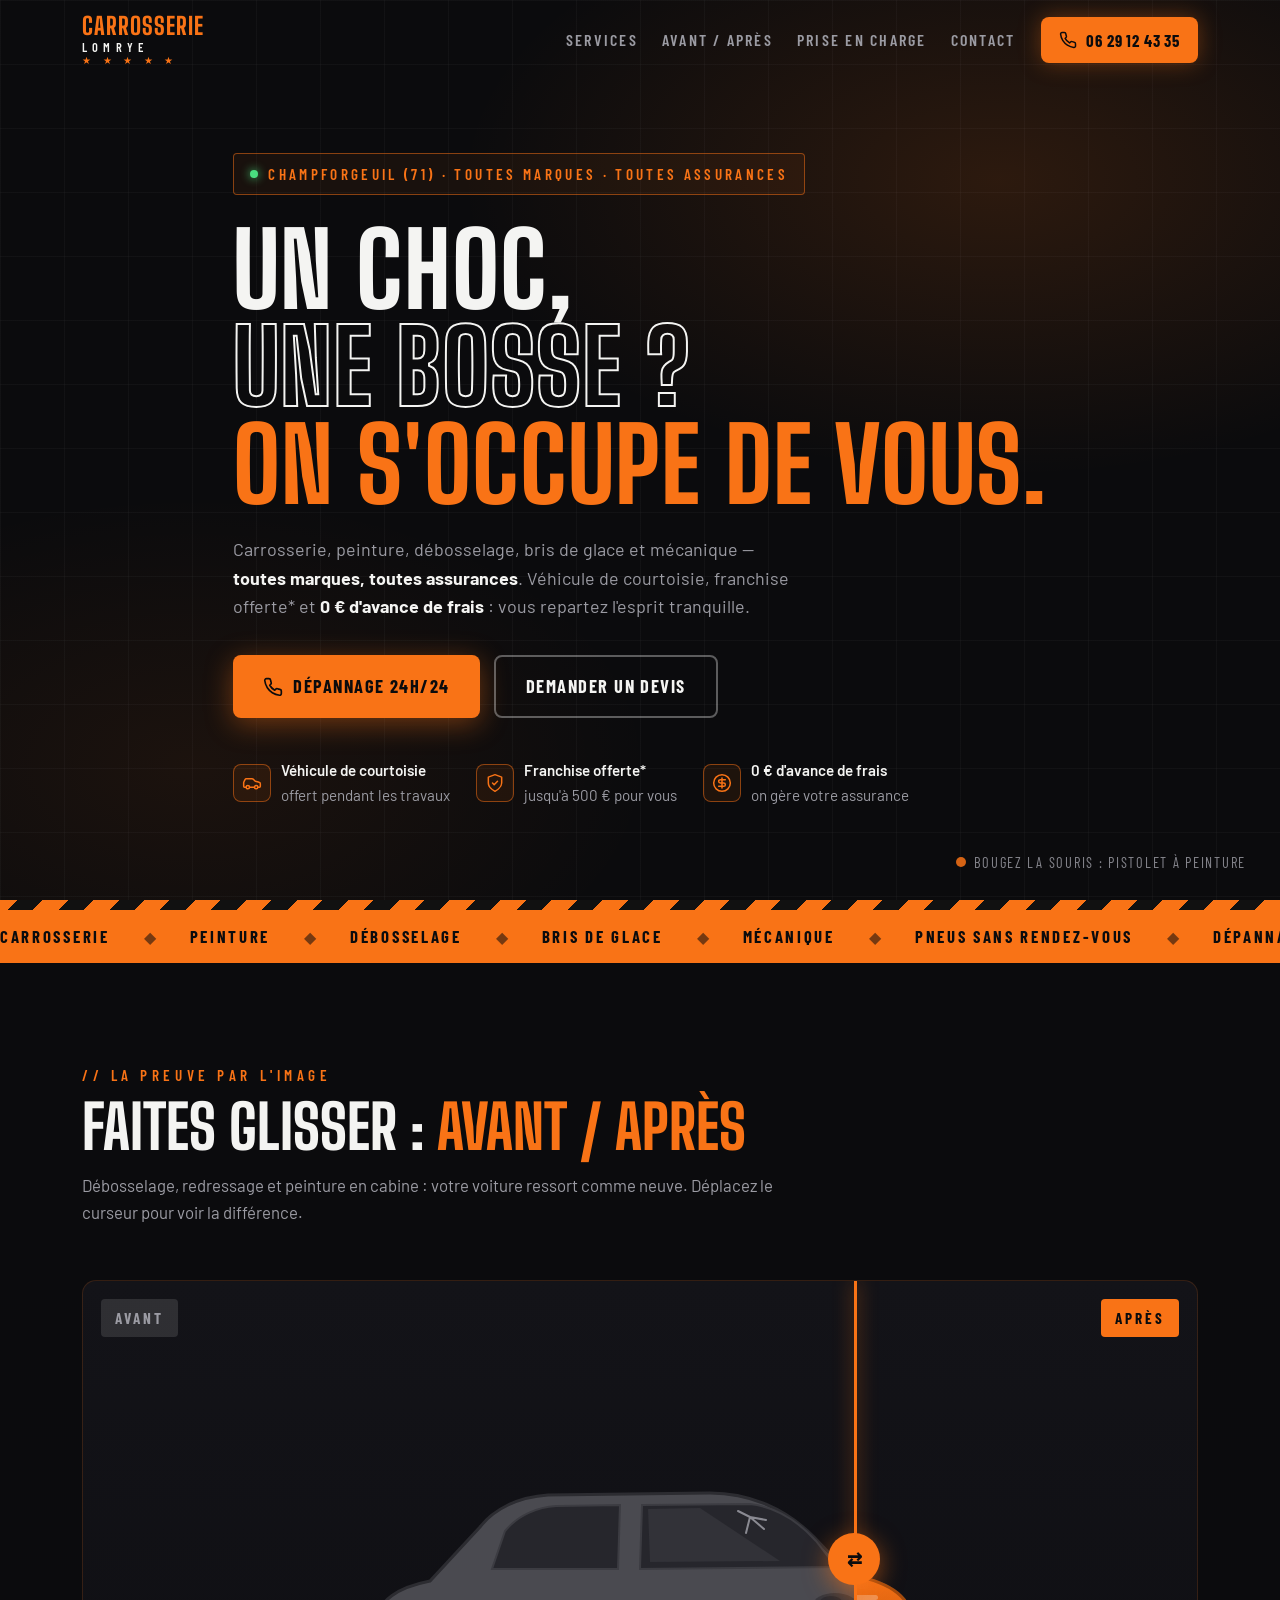
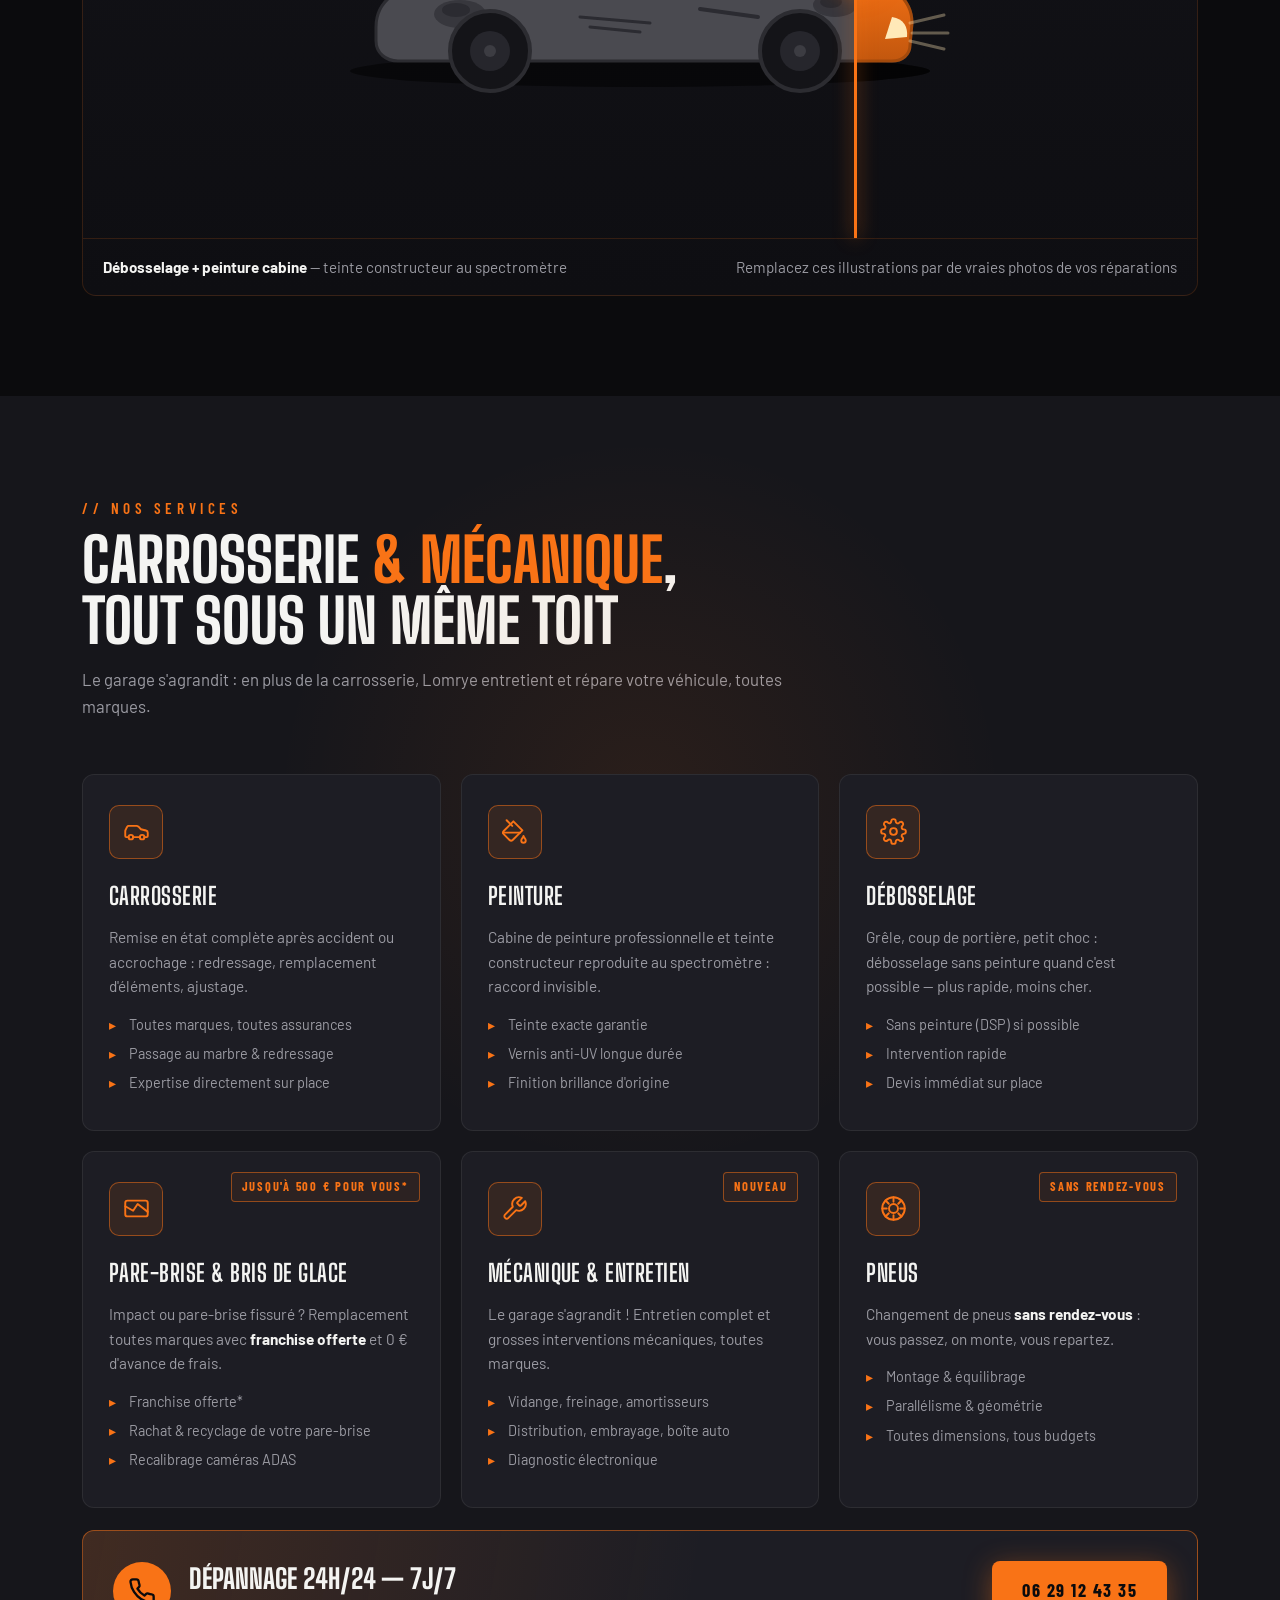
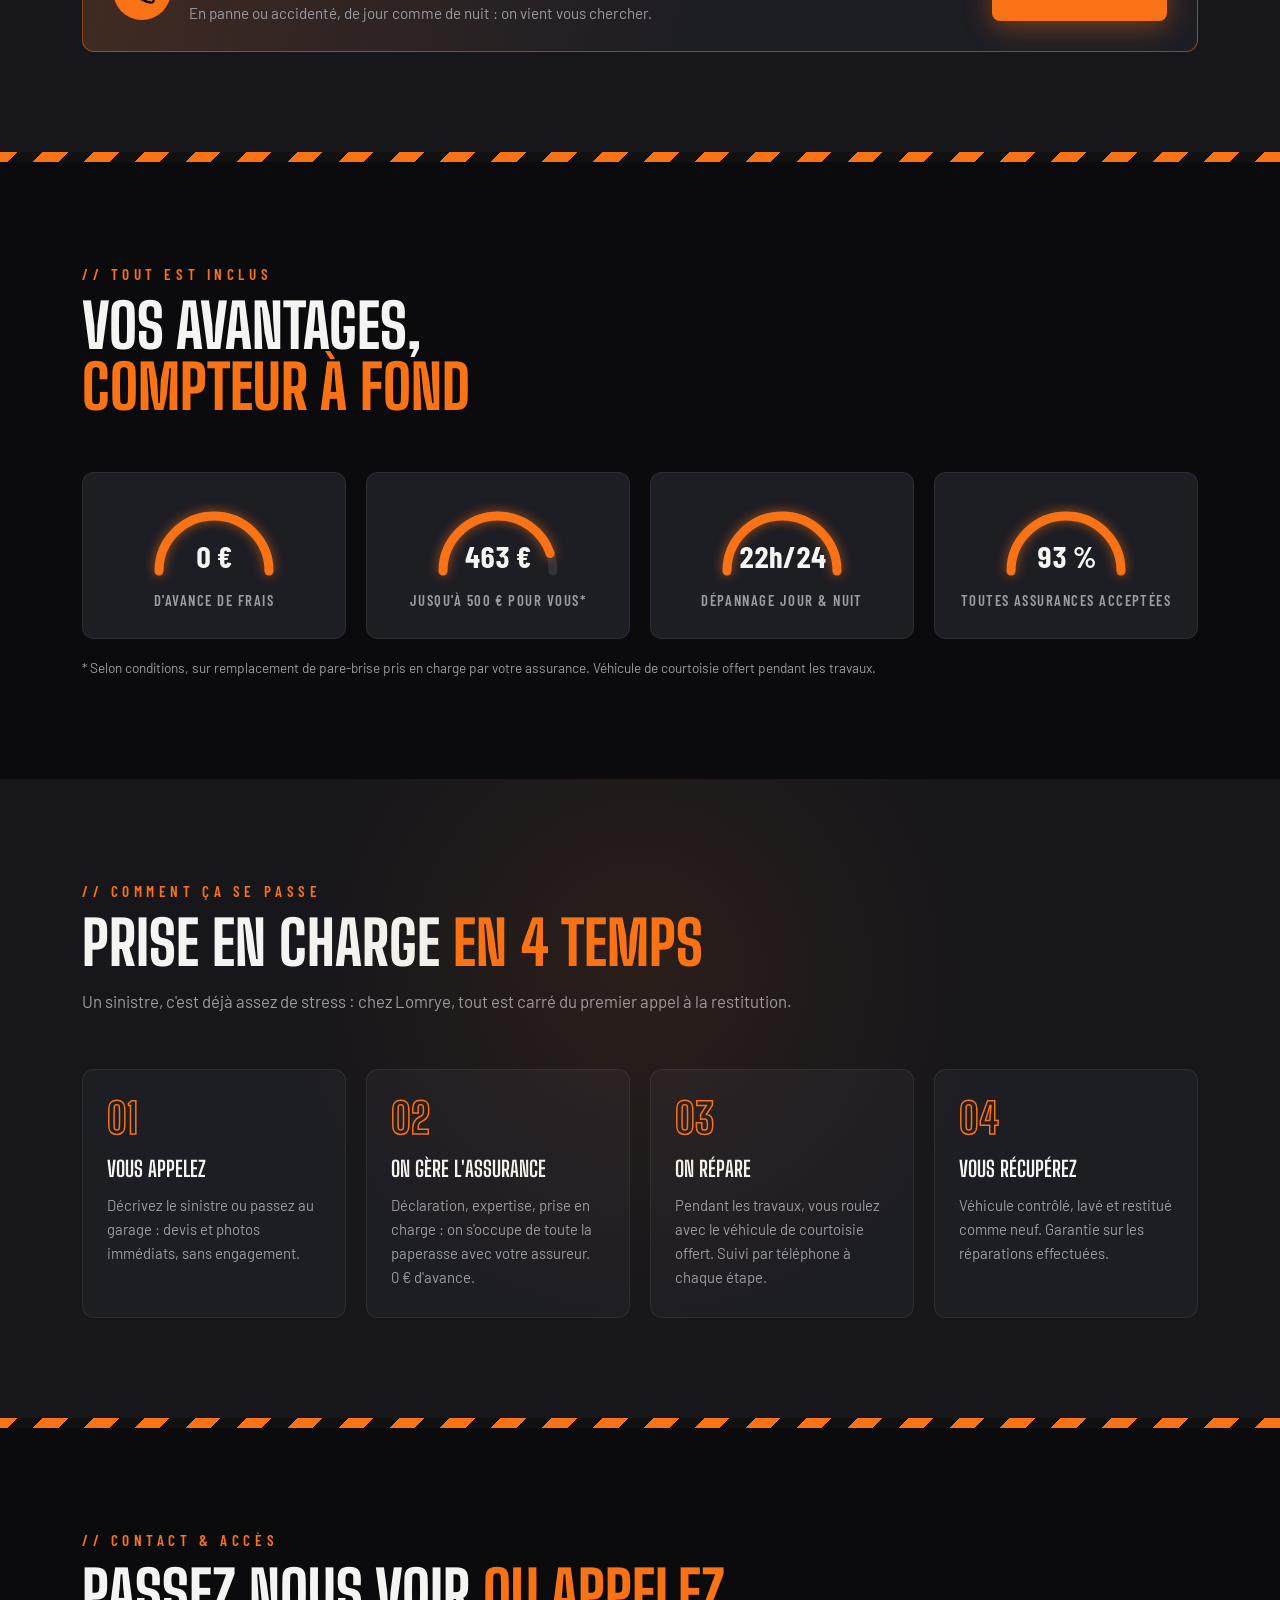
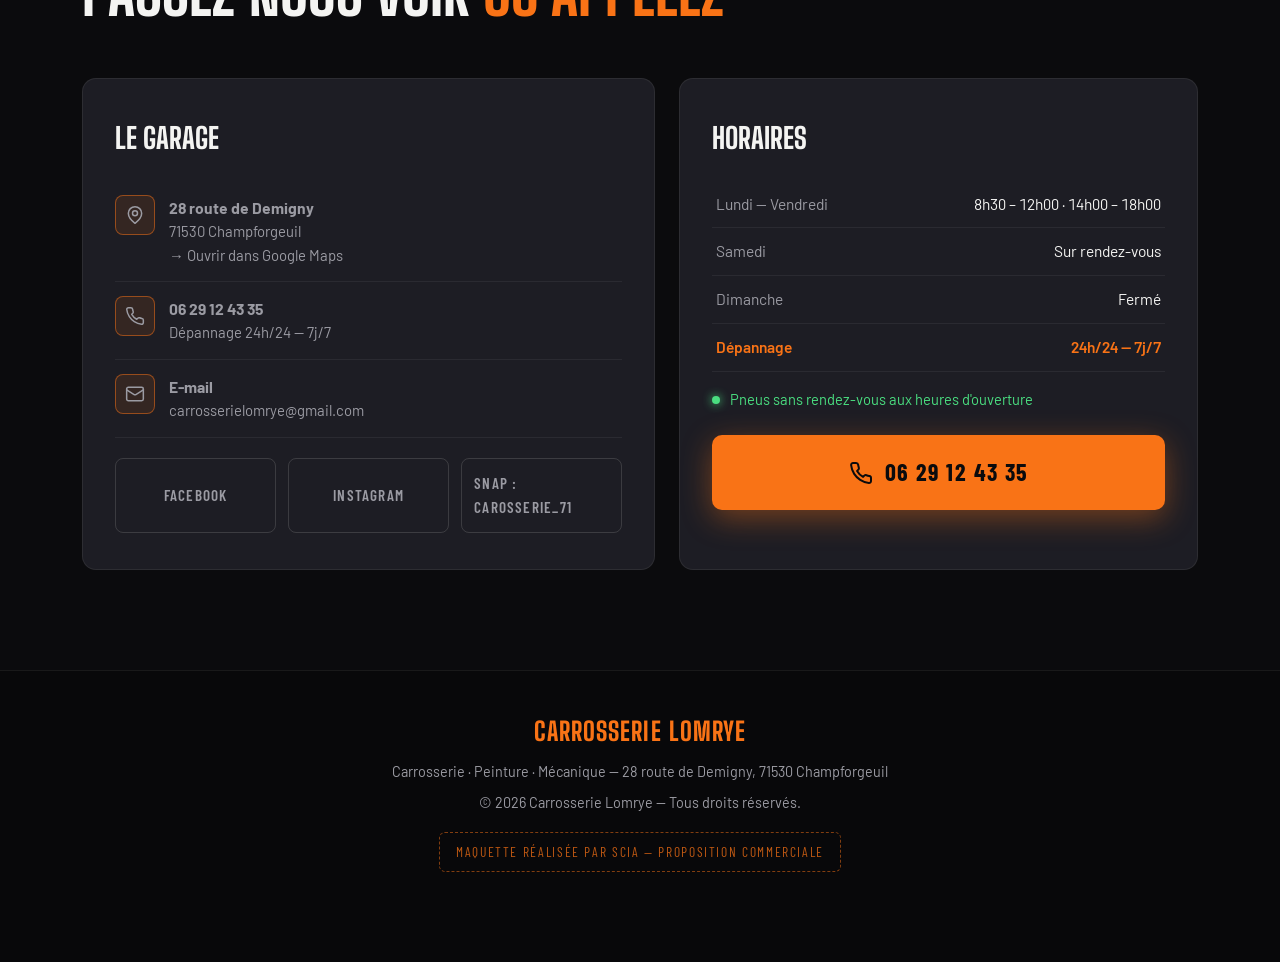
==== demos/carrosserie-lomrye/index.html @ 58948415 "Démo commerciale : site Carrosserie Lomrye (Champforgeuil) Maquette one-page aux couleurs de l'ensei" ====
<!DOCTYPE html>
<html lang="fr">
<head>
  <meta charset="UTF-8">
  <meta name="viewport" content="width=device-width, initial-scale=1.0">
  <title>Carrosserie Lomrye — Carrosserie, Peinture & Mécanique à Champforgeuil (71)</title>
  <meta name="description" content="Carrosserie Lomrye à Champforgeuil : carrosserie, peinture, débosselage, bris de glace, mécanique et pneus sans rendez-vous. Toutes marques, toutes assurances. Dépannage 24h/24 : 06 29 12 43 35.">
  <link rel="icon" href="data:image/svg+xml,<svg xmlns='http://www.w3.org/2000/svg' viewBox='0 0 100 100'><text y='.9em' font-size='90'>🚗</text></svg>">
  <link rel="preconnect" href="https://fonts.googleapis.com">
  <link rel="preconnect" href="https://fonts.gstatic.com" crossorigin>
  <link href="https://fonts.googleapis.com/css2?family=Big+Shoulders+Display:wght@600;700;800&family=Barlow:wght@400;500;600;700&family=Barlow+Condensed:wght@500;600;700&display=swap" rel="stylesheet">
  <style>
    :root {
      --bg: #0b0b0d;
      --surface: #16161b;
      --surface-2: #1d1d24;
      --line: rgba(249, 115, 22, 0.16);
      --line-strong: rgba(249, 115, 22, 0.5);
      --orange: #f97316;
      --orange-hot: #fb923c;
      --text: #f4f4f2;
      --dim: #9b9ba3;
      --ok: #4ade80;
      --display: "Big Shoulders Display", "Arial Narrow", sans-serif;
      --body: "Barlow", "Segoe UI", sans-serif;
      --cond: "Barlow Condensed", "Arial Narrow", sans-serif;
    }
    * { margin: 0; padding: 0; box-sizing: border-box; }
    html { scroll-behavior: smooth; }
    body {
      font-family: var(--body);
      background: var(--bg);
      color: var(--text);
      line-height: 1.6;
      overflow-x: hidden;
    }
    .container { max-width: 1160px; margin: 0 auto; padding: 0 22px; }
    section { position: relative; }

    /* ===== Bandes diagonales signalisation ===== */
    .hazard {
      height: 10px;
      background: repeating-linear-gradient(-45deg, var(--orange) 0 18px, #111 18px 36px);
    }

    /* ===== Navigation ===== */
    .nav {
      position: fixed;
      top: 0; left: 0; right: 0;
      z-index: 100;
      border-bottom: 1px solid transparent;
      transition: background 0.3s, border-color 0.3s;
    }
    .nav.scrolled {
      background: rgba(11, 11, 13, 0.9);
      backdrop-filter: blur(12px);
      -webkit-backdrop-filter: blur(12px);
      border-bottom-color: var(--line);
    }
    .nav-inner {
      max-width: 1160px;
      margin: 0 auto;
      padding: 14px 22px;
      display: flex;
      align-items: center;
      gap: 26px;
    }
    .brand { display: flex; flex-direction: column; text-decoration: none; line-height: 1; }
    .brand-top {
      font-family: var(--display);
      font-weight: 800;
      font-size: 1.5rem;
      letter-spacing: 0.04em;
      color: var(--orange);
      text-transform: uppercase;
    }
    .brand-bottom {
      font-family: var(--cond);
      font-weight: 600;
      font-size: 0.78rem;
      letter-spacing: 0.42em;
      color: var(--text);
      text-transform: uppercase;
      margin-top: 3px;
    }
    .brand-stars { color: var(--orange); font-size: 0.6rem; letter-spacing: 0.5em; margin-top: 3px; }
    .nav-links { display: flex; gap: 24px; margin-left: auto; }
    .nav-links a {
      position: relative;
      color: var(--dim);
      text-decoration: none;
      font-family: var(--cond);
      font-weight: 600;
      font-size: 1rem;
      letter-spacing: 0.14em;
      text-transform: uppercase;
      transition: color 0.2s;
    }
    .nav-links a::after {
      content: "";
      position: absolute;
      left: 0; bottom: -6px;
      width: 100%; height: 2px;
      background: var(--orange);
      transform: scaleX(0);
      transform-origin: left;
      transition: transform 0.25s ease;
    }
    .nav-links a:hover { color: var(--text); }
    .nav-links a:hover::after { transform: scaleX(1); }
    .nav-phone {
      display: inline-flex;
      align-items: center;
      gap: 9px;
      background: var(--orange);
      color: #0b0b0d;
      text-decoration: none;
      font-family: var(--cond);
      font-weight: 700;
      font-size: 1.05rem;
      letter-spacing: 0.05em;
      padding: 10px 18px;
      border-radius: 8px;
      box-shadow: 0 0 22px rgba(249, 115, 22, 0.35);
      transition: transform 0.2s, box-shadow 0.2s;
      white-space: nowrap;
    }
    .nav-phone:hover { transform: translateY(-2px); box-shadow: 0 0 34px rgba(249, 115, 22, 0.55); }
    .burger { display: none; }

    /* ===== Hero ===== */
    .hero {
      min-height: 100vh;
      display: flex;
      align-items: center;
      padding: 130px 0 70px;
      background:
        radial-gradient(ellipse 70% 55% at 78% 20%, rgba(249, 115, 22, 0.14), transparent 60%),
        radial-gradient(ellipse 60% 50% at 15% 85%, rgba(249, 115, 22, 0.07), transparent 60%),
        var(--bg);
      overflow: hidden;
    }
    .hero::before {
      content: "";
      position: absolute;
      inset: 0;
      background-image:
        linear-gradient(rgba(244, 244, 242, 0.03) 1px, transparent 1px),
        linear-gradient(90deg, rgba(244, 244, 242, 0.03) 1px, transparent 1px);
      background-size: 64px 64px;
      pointer-events: none;
    }
    #sprayCanvas {
      position: absolute;
      inset: 0;
      width: 100%;
      height: 100%;
      pointer-events: none;
      z-index: 1;
    }
    .hero .container { position: relative; z-index: 2; }
    .hero-eyebrow {
      display: inline-flex;
      align-items: center;
      gap: 10px;
      font-family: var(--cond);
      font-weight: 600;
      font-size: 0.95rem;
      letter-spacing: 0.22em;
      text-transform: uppercase;
      color: var(--orange);
      border: 1px solid var(--line-strong);
      padding: 8px 16px;
      border-radius: 4px;
      background: rgba(249, 115, 22, 0.06);
      margin-bottom: 26px;
    }
    .open-dot { width: 8px; height: 8px; border-radius: 50%; background: var(--ok); box-shadow: 0 0 10px var(--ok); }
    .hero h1 {
      font-family: var(--display);
      font-weight: 800;
      font-size: clamp(3rem, 9vw, 6.4rem);
      line-height: 0.95;
      text-transform: uppercase;
      letter-spacing: 0.01em;
      margin-bottom: 22px;
      text-wrap: balance;
    }
    .hero h1 .stroke {
      color: transparent;
      -webkit-text-stroke: 2px var(--text);
    }
    .hero h1 .orange { color: var(--orange); }
    .hero-sub {
      max-width: 560px;
      color: var(--dim);
      font-size: 1.12rem;
      margin-bottom: 34px;
    }
    .hero-sub strong { color: var(--text); }
    .hero-ctas { display: flex; gap: 14px; flex-wrap: wrap; margin-bottom: 40px; }
    .btn {
      display: inline-flex;
      align-items: center;
      gap: 10px;
      font-family: var(--cond);
      font-weight: 700;
      font-size: 1.15rem;
      letter-spacing: 0.08em;
      text-transform: uppercase;
      text-decoration: none;
      padding: 15px 30px;
      border-radius: 8px;
      transition: transform 0.2s, box-shadow 0.2s, background 0.2s;
    }
    .btn-orange {
      background: var(--orange);
      color: #0b0b0d;
      box-shadow: 0 6px 28px rgba(249, 115, 22, 0.4);
    }
    .btn-orange:hover { transform: translateY(-3px); box-shadow: 0 10px 40px rgba(249, 115, 22, 0.6); }
    .btn-line {
      border: 2px solid rgba(244, 244, 242, 0.35);
      color: var(--text);
    }
    .btn-line:hover { border-color: var(--orange); color: var(--orange); transform: translateY(-3px); }
    .hero-badges { display: flex; gap: 26px; flex-wrap: wrap; }
    .hero-badge { display: flex; align-items: center; gap: 10px; color: var(--dim); font-size: 0.95rem; }
    .hero-badge b { color: var(--text); font-weight: 600; }
    .badge-ico {
      width: 38px; height: 38px;
      flex-shrink: 0;
      display: grid;
      place-items: center;
      border: 1px solid var(--line-strong);
      border-radius: 8px;
      background: rgba(249, 115, 22, 0.08);
      color: var(--orange);
    }
    .badge-ico svg { width: 20px; height: 20px; }
    .spray-hint {
      position: absolute;
      right: 34px; bottom: 26px;
      z-index: 2;
      font-family: var(--cond);
      font-size: 0.9rem;
      letter-spacing: 0.12em;
      text-transform: uppercase;
      color: var(--dim);
      display: flex;
      align-items: center;
      gap: 8px;
      opacity: 0.85;
    }
    .spray-hint .dot { width: 10px; height: 10px; border-radius: 50%; background: var(--orange); animation: sprayPulse 1.6s infinite; }
    @keyframes sprayPulse {
      0%, 100% { box-shadow: 0 0 0 0 rgba(249, 115, 22, 0.7); }
      55% { box-shadow: 0 0 0 10px rgba(249, 115, 22, 0); }
    }

    /* ===== Marquee ===== */
    .marquee {
      overflow: hidden;
      background: var(--orange);
      padding: 13px 0;
    }
    .marquee-track {
      display: flex;
      align-items: center;
      gap: 34px;
      width: max-content;
      animation: marquee 24s linear infinite;
    }
    .marquee:hover .marquee-track { animation-play-state: paused; }
    .marquee-track span {
      font-family: var(--cond);
      font-weight: 700;
      font-size: 1.05rem;
      letter-spacing: 0.16em;
      text-transform: uppercase;
      color: #0b0b0d;
      white-space: nowrap;
    }
    .marquee-track i { font-style: normal; color: #0b0b0d; opacity: 0.55; }
    @keyframes marquee { to { transform: translateX(-50%); } }

    /* ===== Sections communes ===== */
    .section { padding: 100px 0; }
    .sec-head { max-width: 720px; margin-bottom: 54px; }
    .sec-eyebrow {
      font-family: var(--cond);
      font-weight: 600;
      font-size: 0.95rem;
      letter-spacing: 0.3em;
      text-transform: uppercase;
      color: var(--orange);
      display: block;
      margin-bottom: 10px;
    }
    .sec-head h2 {
      font-family: var(--display);
      font-weight: 800;
      font-size: clamp(2.2rem, 5.5vw, 3.8rem);
      line-height: 1;
      text-transform: uppercase;
      text-wrap: balance;
    }
    .sec-head p { color: var(--dim); margin-top: 14px; font-size: 1.05rem; }

    /* ===== Avant / Après ===== */
    .ba-wrap {
      position: relative;
      border: 1px solid var(--line);
      border-radius: 14px;
      background: linear-gradient(180deg, #131318, #0e0e12);
      overflow: hidden;
      user-select: none;
      -webkit-user-select: none;
      touch-action: none;
      cursor: ew-resize;
    }
    .ba-stage { position: relative; aspect-ratio: 16 / 8; }
    .ba-layer { position: absolute; inset: 0; display: grid; place-items: center; }
    .ba-layer svg { width: min(78%, 720px); height: auto; }
    .ba-after { clip-path: inset(0 0 0 var(--cut, 50%)); }
    .ba-divider {
      position: absolute;
      top: 0; bottom: 0;
      left: var(--cut, 50%);
      width: 3px;
      background: var(--orange);
      box-shadow: 0 0 18px rgba(249, 115, 22, 0.8);
      z-index: 3;
    }
    .ba-handle {
      position: absolute;
      top: 50%; left: var(--cut, 50%);
      transform: translate(-50%, -50%);
      width: 52px; height: 52px;
      border-radius: 50%;
      background: var(--orange);
      display: grid;
      place-items: center;
      color: #0b0b0d;
      font-weight: 800;
      font-size: 1.15rem;
      letter-spacing: -0.05em;
      box-shadow: 0 6px 24px rgba(249, 115, 22, 0.55);
      z-index: 4;
      pointer-events: none;
    }
    .ba-tag {
      position: absolute;
      top: 18px;
      z-index: 2;
      font-family: var(--cond);
      font-weight: 700;
      font-size: 0.95rem;
      letter-spacing: 0.2em;
      text-transform: uppercase;
      padding: 7px 14px;
      border-radius: 4px;
    }
    .ba-tag-avant { left: 18px; background: rgba(244, 244, 242, 0.12); color: var(--dim); }
    .ba-tag-apres { right: 18px; background: var(--orange); color: #0b0b0d; }
    .ba-caption {
      display: flex;
      justify-content: space-between;
      gap: 12px;
      flex-wrap: wrap;
      padding: 16px 20px;
      border-top: 1px solid var(--line);
      color: var(--dim);
      font-size: 0.95rem;
    }
    .ba-caption b { color: var(--text); }

    /* ===== Services ===== */
    .section-dark {
      background: var(--surface);
    }
    .spotlight::after {
      content: "";
      position: absolute;
      inset: 0;
      background: radial-gradient(560px circle at var(--sx, 50%) var(--sy, 30%), rgba(249, 115, 22, 0.09), transparent 65%);
      pointer-events: none;
    }
    .services-grid {
      display: grid;
      grid-template-columns: repeat(auto-fit, minmax(310px, 1fr));
      gap: 20px;
    }
    .svc {
      position: relative;
      background: var(--surface-2);
      border: 1px solid rgba(244, 244, 242, 0.07);
      border-radius: 12px;
      padding: 30px 26px;
      overflow: hidden;
      transition: transform 0.3s, border-color 0.3s, box-shadow 0.3s;
      z-index: 1;
    }
    .svc::before {
      content: "";
      position: absolute;
      top: 0; left: 0;
      width: 100%; height: 3px;
      background: var(--orange);
      transform: scaleX(0);
      transform-origin: left;
      transition: transform 0.4s ease;
    }
    .svc:hover { transform: translateY(-6px); border-color: var(--line-strong); box-shadow: 0 18px 44px rgba(0, 0, 0, 0.5); }
    .svc:hover::before { transform: scaleX(1); }
    .svc-ico {
      width: 54px; height: 54px;
      display: grid;
      place-items: center;
      border-radius: 10px;
      background: rgba(249, 115, 22, 0.1);
      border: 1px solid var(--line-strong);
      color: var(--orange);
      margin-bottom: 18px;
      transition: transform 0.3s;
    }
    .svc:hover .svc-ico { transform: rotate(-6deg) scale(1.08); }
    .svc-ico svg { width: 27px; height: 27px; }
    .svc h3 {
      font-family: var(--display);
      font-weight: 700;
      font-size: 1.5rem;
      text-transform: uppercase;
      letter-spacing: 0.02em;
      margin-bottom: 10px;
    }
    .svc p { color: var(--dim); font-size: 0.96rem; margin-bottom: 14px; }
    .svc ul { list-style: none; }
    .svc li {
      position: relative;
      padding-left: 20px;
      color: var(--dim);
      font-size: 0.9rem;
      margin-bottom: 6px;
    }
    .svc li::before { content: "▸"; position: absolute; left: 0; color: var(--orange); }
    .svc-tag {
      position: absolute;
      top: 20px; right: 20px;
      font-family: var(--cond);
      font-weight: 700;
      font-size: 0.78rem;
      letter-spacing: 0.14em;
      text-transform: uppercase;
      color: var(--orange);
      border: 1px solid var(--line-strong);
      padding: 4px 10px;
      border-radius: 4px;
      background: rgba(249, 115, 22, 0.07);
    }

    /* Bandeau dépannage */
    .sos {
      margin-top: 22px;
      display: flex;
      align-items: center;
      justify-content: space-between;
      gap: 22px;
      flex-wrap: wrap;
      border: 1px solid var(--line-strong);
      border-radius: 12px;
      padding: 26px 30px;
      background:
        linear-gradient(100deg, rgba(249, 115, 22, 0.16), transparent 55%),
        var(--surface-2);
    }
    .sos-left { display: flex; align-items: center; gap: 18px; }
    .sos-ico {
      width: 58px; height: 58px;
      flex-shrink: 0;
      display: grid;
      place-items: center;
      border-radius: 50%;
      background: var(--orange);
      color: #0b0b0d;
      animation: sosPulse 2s infinite;
    }
    .sos-ico svg { width: 28px; height: 28px; }
    @keyframes sosPulse {
      0%, 100% { box-shadow: 0 0 0 0 rgba(249, 115, 22, 0.55); }
      60% { box-shadow: 0 0 0 16px rgba(249, 115, 22, 0); }
    }
    .sos h3 { font-family: var(--display); font-weight: 800; font-size: 1.7rem; text-transform: uppercase; }
    .sos p { color: var(--dim); font-size: 0.95rem; }

    /* ===== Chiffres / tableau de bord ===== */
    .dash-grid {
      display: grid;
      grid-template-columns: repeat(auto-fit, minmax(220px, 1fr));
      gap: 20px;
    }
    .dial {
      text-align: center;
      border: 1px solid rgba(244, 244, 242, 0.07);
      border-radius: 12px;
      background: var(--surface-2);
      padding: 30px 20px 26px;
      transition: border-color 0.3s, transform 0.3s;
    }
    .dial:hover { border-color: var(--line-strong); transform: translateY(-4px); }
    .dial-gauge { position: relative; width: 130px; height: 74px; margin: 0 auto 12px; }
    .dial-gauge svg { width: 100%; height: 100%; overflow: visible; }
    .dial-track { stroke: rgba(244, 244, 242, 0.1); }
    .dial-fill {
      stroke: var(--orange);
      stroke-dasharray: 188.5;
      stroke-dashoffset: 188.5;
      transition: stroke-dashoffset 1.4s cubic-bezier(0.22, 1, 0.36, 1);
      filter: drop-shadow(0 0 6px rgba(249, 115, 22, 0.6));
    }
    .dial.on .dial-fill { stroke-dashoffset: var(--target, 0); }
    .dial-value {
      position: absolute;
      left: 0; right: 0; bottom: -4px;
      font-family: var(--cond);
      font-weight: 700;
      font-size: 1.9rem;
      color: var(--text);
      font-variant-numeric: tabular-nums;
    }
    .dial-label {
      font-family: var(--cond);
      font-weight: 600;
      letter-spacing: 0.1em;
      text-transform: uppercase;
      font-size: 0.92rem;
      color: var(--dim);
      margin-top: 10px;
    }

    /* ===== Process ===== */
    .steps {
      display: grid;
      grid-template-columns: repeat(auto-fit, minmax(230px, 1fr));
      gap: 20px;
      counter-reset: step;
    }
    .step {
      position: relative;
      border: 1px solid rgba(244, 244, 242, 0.07);
      border-radius: 12px;
      background: var(--surface-2);
      padding: 28px 24px;
      transition: border-color 0.3s, transform 0.3s;
    }
    .step:hover { border-color: var(--line-strong); transform: translateY(-4px); }
    .step-num {
      font-family: var(--display);
      font-weight: 800;
      font-size: 2.6rem;
      color: transparent;
      -webkit-text-stroke: 1.5px var(--orange);
      line-height: 1;
      margin-bottom: 12px;
    }
    .step h3 { font-family: var(--display); font-weight: 700; font-size: 1.35rem; text-transform: uppercase; margin-bottom: 8px; }
    .step p { color: var(--dim); font-size: 0.93rem; }

    /* ===== Contact ===== */
    .contact-grid {
      display: grid;
      grid-template-columns: 1.05fr 0.95fr;
      gap: 24px;
      align-items: stretch;
    }
    .contact-card {
      border: 1px solid rgba(244, 244, 242, 0.07);
      border-radius: 14px;
      background: var(--surface-2);
      padding: 36px 32px;
    }
    .contact-card h3 {
      font-family: var(--display);
      font-weight: 800;
      font-size: 1.8rem;
      text-transform: uppercase;
      margin-bottom: 20px;
    }
    .info-row {
      display: flex;
      align-items: flex-start;
      gap: 14px;
      padding: 14px 0;
      border-bottom: 1px solid rgba(244, 244, 242, 0.06);
    }
    .info-row:last-child { border-bottom: none; }
    .info-ico {
      width: 40px; height: 40px;
      flex-shrink: 0;
      display: grid;
      place-items: center;
      border-radius: 8px;
      background: rgba(249, 115, 22, 0.1);
      border: 1px solid var(--line-strong);
      color: var(--orange);
    }
    .info-ico svg { width: 20px; height: 20px; }
    .info-row b { display: block; font-size: 0.98rem; }
    .info-row span, .info-row a { color: var(--dim); font-size: 0.93rem; text-decoration: none; }
    .info-row a:hover { color: var(--orange); }
    .hours-table { width: 100%; border-collapse: collapse; font-size: 0.97rem; }
    .hours-table td { padding: 11px 4px; border-bottom: 1px solid rgba(244, 244, 242, 0.06); color: var(--dim); }
    .hours-table td:last-child { text-align: right; color: var(--text); font-variant-numeric: tabular-nums; }
    .hours-table tr.today td { color: var(--orange); font-weight: 600; }
    .hours-note {
      margin-top: 16px;
      display: flex;
      align-items: center;
      gap: 10px;
      color: var(--ok);
      font-size: 0.92rem;
    }
    .big-call {
      margin-top: 24px;
      display: flex;
      align-items: center;
      justify-content: center;
      gap: 12px;
      background: var(--orange);
      color: #0b0b0d;
      text-decoration: none;
      font-family: var(--cond);
      font-weight: 700;
      font-size: 1.5rem;
      letter-spacing: 0.06em;
      padding: 18px;
      border-radius: 10px;
      box-shadow: 0 8px 30px rgba(249, 115, 22, 0.4);
      transition: transform 0.2s, box-shadow 0.2s;
    }
    .big-call:hover { transform: translateY(-3px); box-shadow: 0 12px 44px rgba(249, 115, 22, 0.6); }
    .socials { display: flex; gap: 12px; margin-top: 20px; }
    .social {
      flex: 1;
      display: flex;
      align-items: center;
      justify-content: center;
      gap: 8px;
      border: 1px solid rgba(244, 244, 242, 0.14);
      border-radius: 8px;
      padding: 12px;
      color: var(--dim);
      text-decoration: none;
      font-family: var(--cond);
      font-weight: 600;
      font-size: 0.95rem;
      letter-spacing: 0.08em;
      text-transform: uppercase;
      transition: border-color 0.25s, color 0.25s, transform 0.25s;
    }
    .social:hover { border-color: var(--orange); color: var(--orange); transform: translateY(-2px); }

    /* ===== Footer ===== */
    .footer {
      border-top: 1px solid rgba(244, 244, 242, 0.07);
      padding: 40px 0 90px;
      text-align: center;
      background: #08080a;
    }
    .footer .brand-top { font-size: 1.6rem; }
    .footer p { color: var(--dim); font-size: 0.9rem; margin-top: 8px; }
    .footer .demo-note {
      display: inline-block;
      margin-top: 18px;
      font-family: var(--cond);
      font-size: 0.85rem;
      letter-spacing: 0.12em;
      text-transform: uppercase;
      color: rgba(249, 115, 22, 0.75);
      border: 1px dashed var(--line-strong);
      border-radius: 6px;
      padding: 8px 16px;
    }

    /* ===== Barre d'appel mobile ===== */
    .call-bar {
      position: fixed;
      left: 0; right: 0; bottom: 0;
      z-index: 90;
      display: none;
      background: var(--orange);
      color: #0b0b0d;
      text-decoration: none;
      text-align: center;
      font-family: var(--cond);
      font-weight: 700;
      font-size: 1.25rem;
      letter-spacing: 0.06em;
      padding: 15px;
      box-shadow: 0 -6px 24px rgba(0, 0, 0, 0.5);
    }

    /* ===== Reveal ===== */
    .reveal { opacity: 0; transform: translateY(26px); transition: opacity 0.7s ease, transform 0.7s ease; }
    .reveal.visible { opacity: 1; transform: translateY(0); }
    .services-grid .svc:nth-child(2), .steps .step:nth-child(2), .dash-grid .dial:nth-child(2) { transition-delay: 0.1s; }
    .services-grid .svc:nth-child(3), .steps .step:nth-child(3), .dash-grid .dial:nth-child(3) { transition-delay: 0.2s; }
    .services-grid .svc:nth-child(4), .steps .step:nth-child(4), .dash-grid .dial:nth-child(4) { transition-delay: 0.3s; }
    .services-grid .svc:nth-child(5) { transition-delay: 0.4s; }
    .services-grid .svc:nth-child(6) { transition-delay: 0.5s; }

    /* ===== Responsive ===== */
    @media (max-width: 900px) {
      .contact-grid { grid-template-columns: 1fr; }
    }
    @media (max-width: 760px) {
      .nav-links {
        position: fixed;
        top: 62px; left: 0; right: 0;
        flex-direction: column;
        gap: 0;
        background: rgba(11, 11, 13, 0.98);
        border-bottom: 1px solid var(--line);
        max-height: 0;
        overflow: hidden;
        transition: max-height 0.3s ease;
      }
      .nav-links.open { max-height: 320px; }
      .nav-links a { padding: 16px 22px; border-top: 1px solid rgba(244, 244, 242, 0.06); }
      .nav-links a::after { display: none; }
      .nav-phone { display: none; }
      .burger {
        display: flex;
        flex-direction: column;
        gap: 5px;
        margin-left: auto;
        background: none;
        border: none;
        cursor: pointer;
        padding: 6px;
      }
      .burger span { width: 25px; height: 2px; background: var(--orange); transition: transform 0.3s, opacity 0.3s; }
      .burger.open span:nth-child(1) { transform: translateY(7px) rotate(45deg); }
      .burger.open span:nth-child(2) { opacity: 0; }
      .burger.open span:nth-child(3) { transform: translateY(-7px) rotate(-45deg); }
      .section { padding: 68px 0; }
      .call-bar { display: block; }
      .spray-hint { display: none; }
      .ba-stage { aspect-ratio: 16 / 10; }
    }
    @media (prefers-reduced-motion: reduce) {
      html { scroll-behavior: auto; }
      *, *::before, *::after { animation-duration: 0.01ms !important; transition-duration: 0.01ms !important; }
      .reveal { opacity: 1; transform: none; }
    }
  </style>
</head>
<body>

  <header class="nav" id="nav">
    <div class="nav-inner">
      <a href="#accueil" class="brand">
        <span class="brand-top">Carrosserie</span>
        <span class="brand-bottom">Lomrye</span>
        <span class="brand-stars">★ ★ ★ ★ ★</span>
      </a>
      <nav class="nav-links" id="navLinks">
        <a href="#services">Services</a>
        <a href="#avant-apres">Avant / Après</a>
        <a href="#process">Prise en charge</a>
        <a href="#contact">Contact</a>
      </nav>
      <a href="tel:0629124335" class="nav-phone">
        <svg viewBox="0 0 24 24" width="18" height="18" fill="none" stroke="currentColor" stroke-width="2" stroke-linecap="round" stroke-linejoin="round"><path d="M22 16.92v3a2 2 0 0 1-2.18 2 19.79 19.79 0 0 1-8.63-3.07 19.5 19.5 0 0 1-6-6 19.79 19.79 0 0 1-3.07-8.67A2 2 0 0 1 4.11 2h3a2 2 0 0 1 2 1.72c.127.96.361 1.903.7 2.81a2 2 0 0 1-.45 2.11L8.09 9.91a16 16 0 0 0 6 6l1.27-1.27a2 2 0 0 1 2.11-.45c.907.339 1.85.573 2.81.7A2 2 0 0 1 22 16.92z"/></svg>
        06 29 12 43 35
      </a>
      <button class="burger" id="burger" aria-label="Menu"><span></span><span></span><span></span></button>
    </div>
  </header>

  <!-- HERO -->
  <section class="hero" id="accueil">
    <canvas id="sprayCanvas"></canvas>
    <div class="container">
      <div class="hero-eyebrow reveal"><span class="open-dot"></span> Champforgeuil (71) · Toutes marques · Toutes assurances</div>
      <h1 class="reveal">
        Un choc,<br>
        <span class="stroke">une bosse&nbsp;?</span><br>
        <span class="orange">On s'occupe de vous.</span>
      </h1>
      <p class="hero-sub reveal">
        Carrosserie, peinture, débosselage, bris de glace et mécanique —
        <strong>toutes marques, toutes assurances</strong>. Véhicule de courtoisie,
        franchise offerte* et <strong>0&nbsp;€ d'avance de frais</strong> :
        vous repartez l'esprit tranquille.
      </p>
      <div class="hero-ctas reveal">
        <a href="tel:0629124335" class="btn btn-orange">
          <svg viewBox="0 0 24 24" width="20" height="20" fill="none" stroke="currentColor" stroke-width="2" stroke-linecap="round" stroke-linejoin="round"><path d="M22 16.92v3a2 2 0 0 1-2.18 2 19.79 19.79 0 0 1-8.63-3.07 19.5 19.5 0 0 1-6-6 19.79 19.79 0 0 1-3.07-8.67A2 2 0 0 1 4.11 2h3a2 2 0 0 1 2 1.72c.127.96.361 1.903.7 2.81a2 2 0 0 1-.45 2.11L8.09 9.91a16 16 0 0 0 6 6l1.27-1.27a2 2 0 0 1 2.11-.45c.907.339 1.85.573 2.81.7A2 2 0 0 1 22 16.92z"/></svg>
          Dépannage 24h/24
        </a>
        <a href="#contact" class="btn btn-line">Demander un devis</a>
      </div>
      <div class="hero-badges reveal">
        <div class="hero-badge">
          <span class="badge-ico"><svg viewBox="0 0 24 24" fill="none" stroke="currentColor" stroke-width="1.8" stroke-linecap="round" stroke-linejoin="round"><path d="M19 17h2c.6 0 1-.4 1-1v-3c0-.9-.7-1.7-1.5-1.9C18.7 10.6 16 10 16 10s-1.3-1.4-2.2-2.3c-.5-.4-1.1-.7-1.8-.7H5c-.6 0-1.1.4-1.4.9l-1.4 2.9A3.7 3.7 0 0 0 2 12v4c0 .6.4 1 1 1h2"/><circle cx="7" cy="17" r="2"/><path d="M9 17h6"/><circle cx="17" cy="17" r="2"/></svg></span>
          <span><b>Véhicule de courtoisie</b><br>offert pendant les travaux</span>
        </div>
        <div class="hero-badge">
          <span class="badge-ico"><svg viewBox="0 0 24 24" fill="none" stroke="currentColor" stroke-width="1.8" stroke-linecap="round" stroke-linejoin="round"><path d="M12 22s8-4 8-10V5l-8-3-8 3v7c0 6 8 10 8 10"/><path d="m9 12 2 2 4-4"/></svg></span>
          <span><b>Franchise offerte*</b><br>jusqu'à 500&nbsp;€ pour vous</span>
        </div>
        <div class="hero-badge">
          <span class="badge-ico"><svg viewBox="0 0 24 24" fill="none" stroke="currentColor" stroke-width="1.8" stroke-linecap="round" stroke-linejoin="round"><circle cx="12" cy="12" r="10"/><path d="M16 8h-6a2 2 0 1 0 0 4h4a2 2 0 1 1 0 4H8"/><path d="M12 18V6"/></svg></span>
          <span><b>0&nbsp;€ d'avance de frais</b><br>on gère votre assurance</span>
        </div>
      </div>
    </div>
    <div class="spray-hint"><span class="dot"></span> Bougez la souris : pistolet à peinture</div>
  </section>

  <div class="hazard"></div>

  <!-- MARQUEE -->
  <div class="marquee" aria-hidden="true">
    <div class="marquee-track" id="marqueeTrack">
      <span>Carrosserie</span><i>◆</i>
      <span>Peinture</span><i>◆</i>
      <span>Débosselage</span><i>◆</i>
      <span>Bris de glace</span><i>◆</i>
      <span>Mécanique</span><i>◆</i>
      <span>Pneus sans rendez-vous</span><i>◆</i>
      <span>Dépannage 24h/24</span><i>◆</i>
      <span>Toutes assurances</span><i>◆</i>
    </div>
  </div>

  <!-- AVANT / APRÈS -->
  <section class="section" id="avant-apres">
    <div class="container">
      <div class="sec-head reveal">
        <span class="sec-eyebrow">// La preuve par l'image</span>
        <h2>Faites glisser : <span style="color: var(--orange)">avant / après</span></h2>
        <p>Débosselage, redressage et peinture en cabine : votre voiture ressort comme neuve. Déplacez le curseur pour voir la différence.</p>
      </div>
      <div class="ba-wrap reveal" id="baWrap">
        <div class="ba-stage">
          <span class="ba-tag ba-tag-avant">Avant</span>
          <span class="ba-tag ba-tag-apres">Après</span>
          <!-- AVANT : carrosserie accidentée -->
          <div class="ba-layer ba-before">
            <svg viewBox="0 0 720 300" aria-hidden="true">
              <ellipse cx="360" cy="262" rx="290" ry="16" fill="rgba(0,0,0,0.5)"/>
              <path d="M96 218 C96 190 120 178 150 172 L200 118 C214 100 238 88 268 86 L430 84 C470 84 506 100 534 128 L570 166 C606 172 632 186 632 214 L630 236 C630 246 622 252 612 252 L118 252 C106 252 96 244 96 232 Z"
                    fill="#4a4a50" stroke="#2c2c31" stroke-width="3"/>
              <path d="M225 122 C238 106 258 98 276 97 L340 96 L338 160 L212 160 Z" fill="#26262c" stroke="#3c3c42" stroke-width="2"/>
              <path d="M362 96 L470 95 C496 98 518 112 536 132 L556 158 L360 160 Z" fill="#26262c" stroke="#3c3c42" stroke-width="2"/>
              <path d="M368 100 L420 99 L500 152 L370 153 Z" fill="rgba(120,120,130,0.14)"/>
              <!-- fissure pare-brise -->
              <path d="M470 108 l14 12 m-14-12 l-4 16 m4-16 l16 3 m-16-3 l-12-6" stroke="#8a8a92" stroke-width="2" fill="none" stroke-linecap="round"/>
              <!-- bosses -->
              <ellipse cx="180" cy="205" rx="26" ry="14" fill="#37373d"/>
              <ellipse cx="176" cy="201" rx="14" ry="7" fill="#2b2b31"/>
              <ellipse cx="555" cy="196" rx="22" ry="12" fill="#37373d"/>
              <ellipse cx="551" cy="193" rx="11" ry="6" fill="#2b2b31"/>
              <!-- rayures -->
              <path d="M300 208 l70 6 M310 218 l50 5" stroke="#2b2b31" stroke-width="3" stroke-linecap="round"/>
              <path d="M420 200 l58 8" stroke="#2b2b31" stroke-width="4" stroke-linecap="round"/>
              <!-- phare cassé -->
              <path d="M612 208 c12 2 16 10 15 20 l-22 2 Z" fill="#3c3c42"/>
              <!-- roues -->
              <g>
                <circle cx="210" cy="242" r="40" fill="#141418" stroke="#2c2c31" stroke-width="4"/>
                <circle cx="210" cy="242" r="20" fill="#26262c"/>
                <circle cx="210" cy="242" r="6" fill="#3c3c42"/>
              </g>
              <g>
                <circle cx="520" cy="242" r="40" fill="#141418" stroke="#2c2c31" stroke-width="4"/>
                <circle cx="520" cy="242" r="20" fill="#26262c"/>
                <circle cx="520" cy="242" r="6" fill="#3c3c42"/>
              </g>
            </svg>
          </div>
          <!-- APRÈS : carrosserie réparée, brillante -->
          <div class="ba-layer ba-after">
            <svg viewBox="0 0 720 300" aria-hidden="true">
              <defs>
                <linearGradient id="paint" x1="0" y1="0" x2="0" y2="1">
                  <stop offset="0" stop-color="#fb923c"/>
                  <stop offset="0.45" stop-color="#f97316"/>
                  <stop offset="1" stop-color="#c2570e"/>
                </linearGradient>
                <linearGradient id="shine" x1="0" y1="0" x2="1" y2="0">
                  <stop offset="0" stop-color="rgba(255,255,255,0)"/>
                  <stop offset="0.5" stop-color="rgba(255,255,255,0.5)"/>
                  <stop offset="1" stop-color="rgba(255,255,255,0)"/>
                </linearGradient>
              </defs>
              <ellipse cx="360" cy="262" rx="290" ry="16" fill="rgba(0,0,0,0.5)"/>
              <path d="M96 218 C96 190 120 178 150 172 L200 118 C214 100 238 88 268 86 L430 84 C470 84 506 100 534 128 L570 166 C606 172 632 186 632 214 L630 236 C630 246 622 252 612 252 L118 252 C106 252 96 244 96 232 Z"
                    fill="url(#paint)" stroke="#a34a0c" stroke-width="3"/>
              <path d="M225 122 C238 106 258 98 276 97 L340 96 L338 160 L212 160 Z" fill="#1c2733" stroke="#39444f" stroke-width="2"/>
              <path d="M362 96 L470 95 C496 98 518 112 536 132 L556 158 L360 160 Z" fill="#1c2733" stroke="#39444f" stroke-width="2"/>
              <path d="M368 100 L420 99 L500 152 L370 153 Z" fill="rgba(190,220,245,0.2)"/>
              <!-- reflet brillant -->
              <path d="M140 180 C220 168 480 166 596 182 L590 172 C500 158 230 160 152 174 Z" fill="url(#shine)" opacity="0.7"/>
              <rect x="128" y="186" width="470" height="5" rx="2.5" fill="rgba(255,255,255,0.28)"/>
              <!-- phare neuf -->
              <path d="M612 208 c12 2 16 10 15 20 l-22 2 Z" fill="#ffe9b8"/>
              <path d="M630 214 l34 -8 M632 224 l36 0 M630 232 l34 8" stroke="rgba(255,233,184,0.35)" stroke-width="3" stroke-linecap="round"/>
              <!-- roues -->
              <g>
                <circle cx="210" cy="242" r="40" fill="#141418" stroke="#3c3c42" stroke-width="4"/>
                <circle cx="210" cy="242" r="20" fill="#2b2b31"/>
                <g stroke="#8a8a92" stroke-width="3">
                  <path d="M210 226 v32 M194 242 h32 M199 231 l22 22 M221 231 l-22 22"/>
                </g>
                <circle cx="210" cy="242" r="6" fill="#f97316"/>
              </g>
              <g>
                <circle cx="520" cy="242" r="40" fill="#141418" stroke="#3c3c42" stroke-width="4"/>
                <circle cx="520" cy="242" r="20" fill="#2b2b31"/>
                <g stroke="#8a8a92" stroke-width="3">
                  <path d="M520 226 v32 M504 242 h32 M509 231 l22 22 M531 231 l-22 22"/>
                </g>
                <circle cx="520" cy="242" r="6" fill="#f97316"/>
              </g>
            </svg>
          </div>
          <div class="ba-divider"></div>
          <div class="ba-handle">⇄</div>
        </div>
        <div class="ba-caption">
          <span><b>Débosselage + peinture cabine</b> — teinte constructeur au spectromètre</span>
          <span>Remplacez ces illustrations par de vraies photos de vos réparations</span>
        </div>
      </div>
    </div>
  </section>

  <!-- SERVICES -->
  <section class="section section-dark spotlight" id="services">
    <div class="container">
      <div class="sec-head reveal">
        <span class="sec-eyebrow">// Nos services</span>
        <h2>Carrosserie <span style="color: var(--orange)">&amp; mécanique</span>, tout sous un même toit</h2>
        <p>Le garage s'agrandit : en plus de la carrosserie, Lomrye entretient et répare votre véhicule, toutes marques.</p>
      </div>
      <div class="services-grid">
        <article class="svc reveal">
          <div class="svc-ico"><svg viewBox="0 0 24 24" fill="none" stroke="currentColor" stroke-width="1.7" stroke-linecap="round" stroke-linejoin="round"><path d="M19 17h2c.6 0 1-.4 1-1v-3c0-.9-.7-1.7-1.5-1.9C18.7 10.6 16 10 16 10s-1.3-1.4-2.2-2.3c-.5-.4-1.1-.7-1.8-.7H5c-.6 0-1.1.4-1.4.9l-1.4 2.9A3.7 3.7 0 0 0 2 12v4c0 .6.4 1 1 1h2"/><circle cx="7" cy="17" r="2"/><path d="M9 17h6"/><circle cx="17" cy="17" r="2"/></svg></div>
          <h3>Carrosserie</h3>
          <p>Remise en état complète après accident ou accrochage : redressage, remplacement d'éléments, ajustage.</p>
          <ul>
            <li>Toutes marques, toutes assurances</li>
            <li>Passage au marbre &amp; redressage</li>
            <li>Expertise directement sur place</li>
          </ul>
        </article>
        <article class="svc reveal">
          <div class="svc-ico"><svg viewBox="0 0 24 24" fill="none" stroke="currentColor" stroke-width="1.7" stroke-linecap="round" stroke-linejoin="round"><path d="m19 11-8-8-8.6 8.6a2 2 0 0 0 0 2.8l5.2 5.2c.8.8 2 .8 2.8 0Z"/><path d="m5 2 5 5"/><path d="M2 13h15"/><path d="M22 20a2 2 0 1 1-4 0c0-1.6 1.7-2.4 2-4 .3 1.6 2 2.4 2 4Z"/></svg></div>
          <h3>Peinture</h3>
          <p>Cabine de peinture professionnelle et teinte constructeur reproduite au spectromètre : raccord invisible.</p>
          <ul>
            <li>Teinte exacte garantie</li>
            <li>Vernis anti-UV longue durée</li>
            <li>Finition brillance d'origine</li>
          </ul>
        </article>
        <article class="svc reveal">
          <div class="svc-ico"><svg viewBox="0 0 24 24" fill="none" stroke="currentColor" stroke-width="1.7" stroke-linecap="round" stroke-linejoin="round"><path d="M15 12c0 1.7-1.3 3-3 3s-3-1.3-3-3 1.3-3 3-3 3 1.3 3 3Z"/><path d="M19.4 15a1.7 1.7 0 0 0 .3 1.9l.1.1a2 2 0 1 1-2.8 2.8l-.1-.1a1.7 1.7 0 0 0-1.9-.3 1.7 1.7 0 0 0-1 1.5V21a2 2 0 1 1-4 0v-.1a1.7 1.7 0 0 0-1-1.6 1.7 1.7 0 0 0-1.9.3l-.1.1a2 2 0 1 1-2.8-2.8l.1-.1a1.7 1.7 0 0 0 .3-1.9 1.7 1.7 0 0 0-1.5-1H3a2 2 0 1 1 0-4h.1a1.7 1.7 0 0 0 1.6-1 1.7 1.7 0 0 0-.3-1.9l-.1-.1a2 2 0 1 1 2.8-2.8l.1.1a1.7 1.7 0 0 0 1.9.3H9a1.7 1.7 0 0 0 1-1.5V3a2 2 0 1 1 4 0v.1a1.7 1.7 0 0 0 1 1.5 1.7 1.7 0 0 0 1.9-.3l.1-.1a2 2 0 1 1 2.8 2.8l-.1.1a1.7 1.7 0 0 0-.3 1.9v.1a1.7 1.7 0 0 0 1.5 1H21a2 2 0 1 1 0 4h-.1a1.7 1.7 0 0 0-1.5 1Z"/></svg></div>
          <h3>Débosselage</h3>
          <p>Grêle, coup de portière, petit choc : débosselage sans peinture quand c'est possible — plus rapide, moins cher.</p>
          <ul>
            <li>Sans peinture (DSP) si possible</li>
            <li>Intervention rapide</li>
            <li>Devis immédiat sur place</li>
          </ul>
        </article>
        <article class="svc reveal">
          <span class="svc-tag">Jusqu'à 500 € pour vous*</span>
          <div class="svc-ico"><svg viewBox="0 0 24 24" fill="none" stroke="currentColor" stroke-width="1.7" stroke-linecap="round" stroke-linejoin="round"><rect x="2" y="5" width="20" height="14" rx="2"/><path d="m2 10 7 4 4-6 9 7"/></svg></div>
          <h3>Pare-brise &amp; bris de glace</h3>
          <p>Impact ou pare-brise fissuré ? Remplacement toutes marques avec <strong style="color:var(--text)">franchise offerte</strong> et 0&nbsp;€ d'avance de frais.</p>
          <ul>
            <li>Franchise offerte*</li>
            <li>Rachat &amp; recyclage de votre pare-brise</li>
            <li>Recalibrage caméras ADAS</li>
          </ul>
        </article>
        <article class="svc reveal">
          <span class="svc-tag">Nouveau</span>
          <div class="svc-ico"><svg viewBox="0 0 24 24" fill="none" stroke="currentColor" stroke-width="1.7" stroke-linecap="round" stroke-linejoin="round"><path d="M14.7 6.3a1 1 0 0 0 0 1.4l1.6 1.6a1 1 0 0 0 1.4 0l3.77-3.77a6 6 0 0 1-7.94 7.94l-6.91 6.91a2.12 2.12 0 0 1-3-3l6.91-6.91a6 6 0 0 1 7.94-7.94l-3.76 3.76z"/></svg></div>
          <h3>Mécanique &amp; entretien</h3>
          <p>Le garage s'agrandit ! Entretien complet et grosses interventions mécaniques, toutes marques.</p>
          <ul>
            <li>Vidange, freinage, amortisseurs</li>
            <li>Distribution, embrayage, boîte auto</li>
            <li>Diagnostic électronique</li>
          </ul>
        </article>
        <article class="svc reveal">
          <span class="svc-tag">Sans rendez-vous</span>
          <div class="svc-ico"><svg viewBox="0 0 24 24" fill="none" stroke="currentColor" stroke-width="1.7" stroke-linecap="round" stroke-linejoin="round"><circle cx="12" cy="12" r="10"/><circle cx="12" cy="12" r="4"/><path d="M12 2v4M12 18v4M2 12h4M18 12h4M4.9 4.9l2.9 2.9M16.2 16.2l2.9 2.9M4.9 19.1l2.9-2.9M16.2 7.8l2.9-2.9"/></svg></div>
          <h3>Pneus</h3>
          <p>Changement de pneus <strong style="color:var(--text)">sans rendez-vous</strong> : vous passez, on monte, vous repartez.</p>
          <ul>
            <li>Montage &amp; équilibrage</li>
            <li>Parallélisme &amp; géométrie</li>
            <li>Toutes dimensions, tous budgets</li>
          </ul>
        </article>
      </div>

      <div class="sos reveal">
        <div class="sos-left">
          <div class="sos-ico"><svg viewBox="0 0 24 24" fill="none" stroke="currentColor" stroke-width="2" stroke-linecap="round" stroke-linejoin="round"><path d="M22 16.92v3a2 2 0 0 1-2.18 2 19.79 19.79 0 0 1-8.63-3.07 19.5 19.5 0 0 1-6-6 19.79 19.79 0 0 1-3.07-8.67A2 2 0 0 1 4.11 2h3a2 2 0 0 1 2 1.72c.127.96.361 1.903.7 2.81a2 2 0 0 1-.45 2.11L8.09 9.91a16 16 0 0 0 6 6l1.27-1.27a2 2 0 0 1 2.11-.45c.907.339 1.85.573 2.81.7A2 2 0 0 1 22 16.92z"/></svg></div>
          <div>
            <h3>Dépannage 24h/24 — 7j/7</h3>
            <p>En panne ou accidenté, de jour comme de nuit : on vient vous chercher.</p>
          </div>
        </div>
        <a href="tel:0629124335" class="btn btn-orange">06 29 12 43 35</a>
      </div>
    </div>
  </section>

  <div class="hazard"></div>

  <!-- CHIFFRES -->
  <section class="section">
    <div class="container">
      <div class="sec-head reveal">
        <span class="sec-eyebrow">// Tout est inclus</span>
        <h2>Vos avantages, <span style="color: var(--orange)">compteur à fond</span></h2>
      </div>
      <div class="dash-grid">
        <div class="dial reveal" data-target="0" data-suffix=" €" data-fill="1">
          <div class="dial-gauge">
            <svg viewBox="0 0 130 74">
              <path class="dial-track" d="M10 68 A55 55 0 0 1 120 68" fill="none" stroke-width="9" stroke-linecap="round"/>
              <path class="dial-fill" d="M10 68 A55 55 0 0 1 120 68" fill="none" stroke-width="9" stroke-linecap="round"/>
            </svg>
            <div class="dial-value">0 €</div>
          </div>
          <div class="dial-label">D'avance de frais</div>
        </div>
        <div class="dial reveal" data-target="500" data-suffix=" €" data-fill="0.82">
          <div class="dial-gauge">
            <svg viewBox="0 0 130 74">
              <path class="dial-track" d="M10 68 A55 55 0 0 1 120 68" fill="none" stroke-width="9" stroke-linecap="round"/>
              <path class="dial-fill" d="M10 68 A55 55 0 0 1 120 68" fill="none" stroke-width="9" stroke-linecap="round"/>
            </svg>
            <div class="dial-value">0 €</div>
          </div>
          <div class="dial-label">Jusqu'à 500 € pour vous*</div>
        </div>
        <div class="dial reveal" data-target="24" data-suffix="h/24" data-fill="1">
          <div class="dial-gauge">
            <svg viewBox="0 0 130 74">
              <path class="dial-track" d="M10 68 A55 55 0 0 1 120 68" fill="none" stroke-width="9" stroke-linecap="round"/>
              <path class="dial-fill" d="M10 68 A55 55 0 0 1 120 68" fill="none" stroke-width="9" stroke-linecap="round"/>
            </svg>
            <div class="dial-value">0</div>
          </div>
          <div class="dial-label">Dépannage jour &amp; nuit</div>
        </div>
        <div class="dial reveal" data-target="100" data-suffix=" %" data-fill="1">
          <div class="dial-gauge">
            <svg viewBox="0 0 130 74">
              <path class="dial-track" d="M10 68 A55 55 0 0 1 120 68" fill="none" stroke-width="9" stroke-linecap="round"/>
              <path class="dial-fill" d="M10 68 A55 55 0 0 1 120 68" fill="none" stroke-width="9" stroke-linecap="round"/>
            </svg>
            <div class="dial-value">0 %</div>
          </div>
          <div class="dial-label">Toutes assurances acceptées</div>
        </div>
      </div>
      <p class="reveal" style="color: var(--dim); font-size: 0.85rem; margin-top: 18px;">* Selon conditions, sur remplacement de pare-brise pris en charge par votre assurance. Véhicule de courtoisie offert pendant les travaux.</p>
    </div>
  </section>

  <!-- PROCESS -->
  <section class="section section-dark spotlight" id="process">
    <div class="container">
      <div class="sec-head reveal">
        <span class="sec-eyebrow">// Comment ça se passe</span>
        <h2>Prise en charge <span style="color: var(--orange)">en 4 temps</span></h2>
        <p>Un sinistre, c'est déjà assez de stress : chez Lomrye, tout est carré du premier appel à la restitution.</p>
      </div>
      <div class="steps">
        <div class="step reveal">
          <div class="step-num">01</div>
          <h3>Vous appelez</h3>
          <p>Décrivez le sinistre ou passez au garage : devis et photos immédiats, sans engagement.</p>
        </div>
        <div class="step reveal">
          <div class="step-num">02</div>
          <h3>On gère l'assurance</h3>
          <p>Déclaration, expertise, prise en charge : on s'occupe de toute la paperasse avec votre assureur. 0&nbsp;€ d'avance.</p>
        </div>
        <div class="step reveal">
          <div class="step-num">03</div>
          <h3>On répare</h3>
          <p>Pendant les travaux, vous roulez avec le véhicule de courtoisie offert. Suivi par téléphone à chaque étape.</p>
        </div>
        <div class="step reveal">
          <div class="step-num">04</div>
          <h3>Vous récupérez</h3>
          <p>Véhicule contrôlé, lavé et restitué comme neuf. Garantie sur les réparations effectuées.</p>
        </div>
      </div>
    </div>
  </section>

  <div class="hazard"></div>

  <!-- CONTACT -->
  <section class="section" id="contact">
    <div class="container">
      <div class="sec-head reveal">
        <span class="sec-eyebrow">// Contact &amp; accès</span>
        <h2>Passez nous voir <span style="color: var(--orange)">ou appelez</span></h2>
      </div>
      <div class="contact-grid">
        <div class="contact-card reveal">
          <h3>Le garage</h3>
          <div class="info-row">
            <span class="info-ico"><svg viewBox="0 0 24 24" fill="none" stroke="currentColor" stroke-width="1.8" stroke-linecap="round" stroke-linejoin="round"><path d="M20 10c0 6-8 12-8 12s-8-6-8-12a8 8 0 0 1 16 0"/><circle cx="12" cy="10" r="3"/></svg></span>
            <span><b>28 route de Demigny</b><span>71530 Champforgeuil</span><br>
            <a href="https://www.google.com/maps/search/?api=1&query=Carrosserie+Lomrye+28+route+de+Demigny+71530+Champforgeuil" target="_blank" rel="noopener">→ Ouvrir dans Google Maps</a></span>
          </div>
          <div class="info-row">
            <span class="info-ico"><svg viewBox="0 0 24 24" fill="none" stroke="currentColor" stroke-width="1.8" stroke-linecap="round" stroke-linejoin="round"><path d="M22 16.92v3a2 2 0 0 1-2.18 2 19.79 19.79 0 0 1-8.63-3.07 19.5 19.5 0 0 1-6-6 19.79 19.79 0 0 1-3.07-8.67A2 2 0 0 1 4.11 2h3a2 2 0 0 1 2 1.72c.127.96.361 1.903.7 2.81a2 2 0 0 1-.45 2.11L8.09 9.91a16 16 0 0 0 6 6l1.27-1.27a2 2 0 0 1 2.11-.45c.907.339 1.85.573 2.81.7A2 2 0 0 1 22 16.92z"/></svg></span>
            <span><b>06 29 12 43 35</b><span>Dépannage 24h/24 — 7j/7</span></span>
          </div>
          <div class="info-row">
            <span class="info-ico"><svg viewBox="0 0 24 24" fill="none" stroke="currentColor" stroke-width="1.8" stroke-linecap="round" stroke-linejoin="round"><rect x="2" y="4" width="20" height="16" rx="2"/><path d="m22 7-8.97 5.7a1.94 1.94 0 0 1-2.06 0L2 7"/></svg></span>
            <span><b>E-mail</b><a href="mailto:carrosserielomrye@gmail.com">carrosserielomrye@gmail.com</a></span>
          </div>
          <div class="socials">
            <a class="social" href="#" aria-label="Facebook">Facebook</a>
            <a class="social" href="#" aria-label="Instagram">Instagram</a>
            <a class="social" href="#" aria-label="Snapchat">Snap : carosserie_71</a>
          </div>
        </div>
        <div class="contact-card reveal">
          <h3>Horaires</h3>
          <table class="hours-table">
            <tr><td>Lundi — Vendredi</td><td>8h30 – 12h00 · 14h00 – 18h00</td></tr>
            <tr><td>Samedi</td><td>Sur rendez-vous</td></tr>
            <tr><td>Dimanche</td><td>Fermé</td></tr>
            <tr class="today"><td>Dépannage</td><td>24h/24 — 7j/7</td></tr>
          </table>
          <div class="hours-note"><span class="open-dot"></span> Pneus sans rendez-vous aux heures d'ouverture</div>
          <a href="tel:0629124335" class="big-call">
            <svg viewBox="0 0 24 24" width="24" height="24" fill="none" stroke="currentColor" stroke-width="2" stroke-linecap="round" stroke-linejoin="round"><path d="M22 16.92v3a2 2 0 0 1-2.18 2 19.79 19.79 0 0 1-8.63-3.07 19.5 19.5 0 0 1-6-6 19.79 19.79 0 0 1-3.07-8.67A2 2 0 0 1 4.11 2h3a2 2 0 0 1 2 1.72c.127.96.361 1.903.7 2.81a2 2 0 0 1-.45 2.11L8.09 9.91a16 16 0 0 0 6 6l1.27-1.27a2 2 0 0 1 2.11-.45c.907.339 1.85.573 2.81.7A2 2 0 0 1 22 16.92z"/></svg>
            06 29 12 43 35
          </a>
        </div>
      </div>
    </div>
  </section>

  <!-- FOOTER -->
  <footer class="footer">
    <div class="container">
      <span class="brand-top">Carrosserie Lomrye</span>
      <p>Carrosserie · Peinture · Mécanique — 28 route de Demigny, 71530 Champforgeuil</p>
      <p>© <span id="year"></span> Carrosserie Lomrye — Tous droits réservés.</p>
      <span class="demo-note">Maquette réalisée par SCIA — proposition commerciale</span>
    </div>
  </footer>

  <a href="tel:0629124335" class="call-bar">📞 Dépannage 24h/24 — 06 29 12 43 35</a>

  <script>
    const reducedMotion = window.matchMedia("(prefers-reduced-motion: reduce)").matches;
    document.getElementById("year").textContent = new Date().getFullYear();

    // Nav
    const nav = document.getElementById("nav");
    window.addEventListener("scroll", () => {
      nav.classList.toggle("scrolled", window.scrollY > 24);
    }, { passive: true });
    const burger = document.getElementById("burger");
    const navLinks = document.getElementById("navLinks");
    burger.addEventListener("click", () => {
      burger.classList.toggle("open");
      navLinks.classList.toggle("open");
    });
    navLinks.querySelectorAll("a").forEach((a) =>
      a.addEventListener("click", () => {
        burger.classList.remove("open");
        navLinks.classList.remove("open");
      })
    );

    // Marquee sans couture
    const track = document.getElementById("marqueeTrack");
    track.innerHTML += track.innerHTML;

    // Reveal
    const obs = new IntersectionObserver((entries) => {
      entries.forEach((e) => {
        if (e.isIntersecting) {
          e.target.classList.add("visible");
          obs.unobserve(e.target);
        }
      });
    }, { threshold: 0.12 });
    document.querySelectorAll(".reveal").forEach((el) => obs.observe(el));

    // ===== Pistolet à peinture (hero) =====
    const canvas = document.getElementById("sprayCanvas");
    const ctx = canvas.getContext("2d");
    const hero = document.querySelector(".hero");
    let hw, hh;
    function sizeSpray() {
      hw = canvas.width = hero.offsetWidth;
      hh = canvas.height = hero.offsetHeight;
    }
    window.addEventListener("resize", sizeSpray);
    sizeSpray();
    const drops = [];
    function spray(x, y, power) {
      const n = Math.round(6 * power);
      for (let i = 0; i < n; i++) {
        const angle = Math.random() * Math.PI * 2;
        const dist = Math.random() * 34 * power;
        drops.push({
          x: x + Math.cos(angle) * dist,
          y: y + Math.sin(angle) * dist,
          r: Math.random() * 4.5 + 1,
          a: 0.55,
          vy: Math.random() * 0.25,
        });
      }
      if (drops.length > 900) drops.splice(0, drops.length - 900);
    }
    let lastX = null, lastY = null;
    hero.addEventListener("pointermove", (e) => {
      if (reducedMotion) return;
      const rect = hero.getBoundingClientRect();
      const x = e.clientX - rect.left;
      const y = e.clientY - rect.top;
      const speed = lastX === null ? 1 : Math.min(Math.hypot(x - lastX, y - lastY) / 14, 2.2);
      spray(x, y, 0.7 + speed);
      lastX = x; lastY = y;
    }, { passive: true });
    function renderSpray() {
      ctx.clearRect(0, 0, hw, hh);
      for (let i = drops.length - 1; i >= 0; i--) {
        const d = drops[i];
        d.a -= 0.004;
        d.y += d.vy;
        if (d.a <= 0) { drops.splice(i, 1); continue; }
        ctx.beginPath();
        ctx.arc(d.x, d.y, d.r, 0, Math.PI * 2);
        ctx.fillStyle = `rgba(249, 115, 22, ${d.a})`;
        ctx.fill();
      }
      requestAnimationFrame(renderSpray);
    }
    if (!reducedMotion) renderSpray();

    // ===== Comparateur avant / après =====
    const baWrap = document.getElementById("baWrap");
    function setCut(clientX) {
      const rect = baWrap.getBoundingClientRect();
      let pct = ((clientX - rect.left) / rect.width) * 100;
      pct = Math.max(2, Math.min(98, pct));
      baWrap.style.setProperty("--cut", pct + "%");
    }
    let dragging = false;
    baWrap.addEventListener("pointerdown", (e) => { dragging = true; setCut(e.clientX); baWrap.setPointerCapture(e.pointerId); });
    baWrap.addEventListener("pointermove", (e) => { if (dragging) setCut(e.clientX); });
    baWrap.addEventListener("pointerup", () => { dragging = false; });
    baWrap.addEventListener("pointercancel", () => { dragging = false; });
    // petit va-et-vient de démonstration à l'apparition
    const baObs = new IntersectionObserver((entries) => {
      entries.forEach((e) => {
        if (!e.isIntersecting || reducedMotion) return;
        baObs.unobserve(e.target);
        let t = 0;
        const demo = setInterval(() => {
          t += 0.035;
          if (t >= Math.PI * 2 || dragging) { clearInterval(demo); return; }
          const pct = 50 + Math.sin(t) * 26;
          baWrap.style.setProperty("--cut", pct + "%");
        }, 16);
      });
    }, { threshold: 0.5 });
    baObs.observe(baWrap);

    // ===== Spotlight (phare) =====
    document.querySelectorAll(".spotlight").forEach((sec) => {
      sec.addEventListener("pointermove", (e) => {
        const rect = sec.getBoundingClientRect();
        sec.style.setProperty("--sx", (e.clientX - rect.left) + "px");
        sec.style.setProperty("--sy", (e.clientY - rect.top) + "px");
      }, { passive: true });
    });

    // ===== Compteurs tableau de bord =====
    const CIRC = 188.5;
    const dialObs = new IntersectionObserver((entries) => {
      entries.forEach((e) => {
        if (!e.isIntersecting) return;
        dialObs.unobserve(e.target);
        const dial = e.target;
        const target = parseInt(dial.dataset.target, 10);
        const suffix = dial.dataset.suffix || "";
        const fill = parseFloat(dial.dataset.fill);
        dial.style.setProperty("--target", CIRC * (1 - fill));
        dial.classList.add("on");
        const valueEl = dial.querySelector(".dial-value");
        const start = performance.now();
        const dur = 1400;
        const tick = (now) => {
          const p = Math.min((now - start) / dur, 1);
          valueEl.textContent = Math.round(target * (1 - Math.pow(1 - p, 3))) + suffix;
          if (p < 1) requestAnimationFrame(tick);
        };
        requestAnimationFrame(tick);
      });
    }, { threshold: 0.5 });
    document.querySelectorAll(".dial").forEach((d) => dialObs.observe(d));
  </script>
</body>
</html>
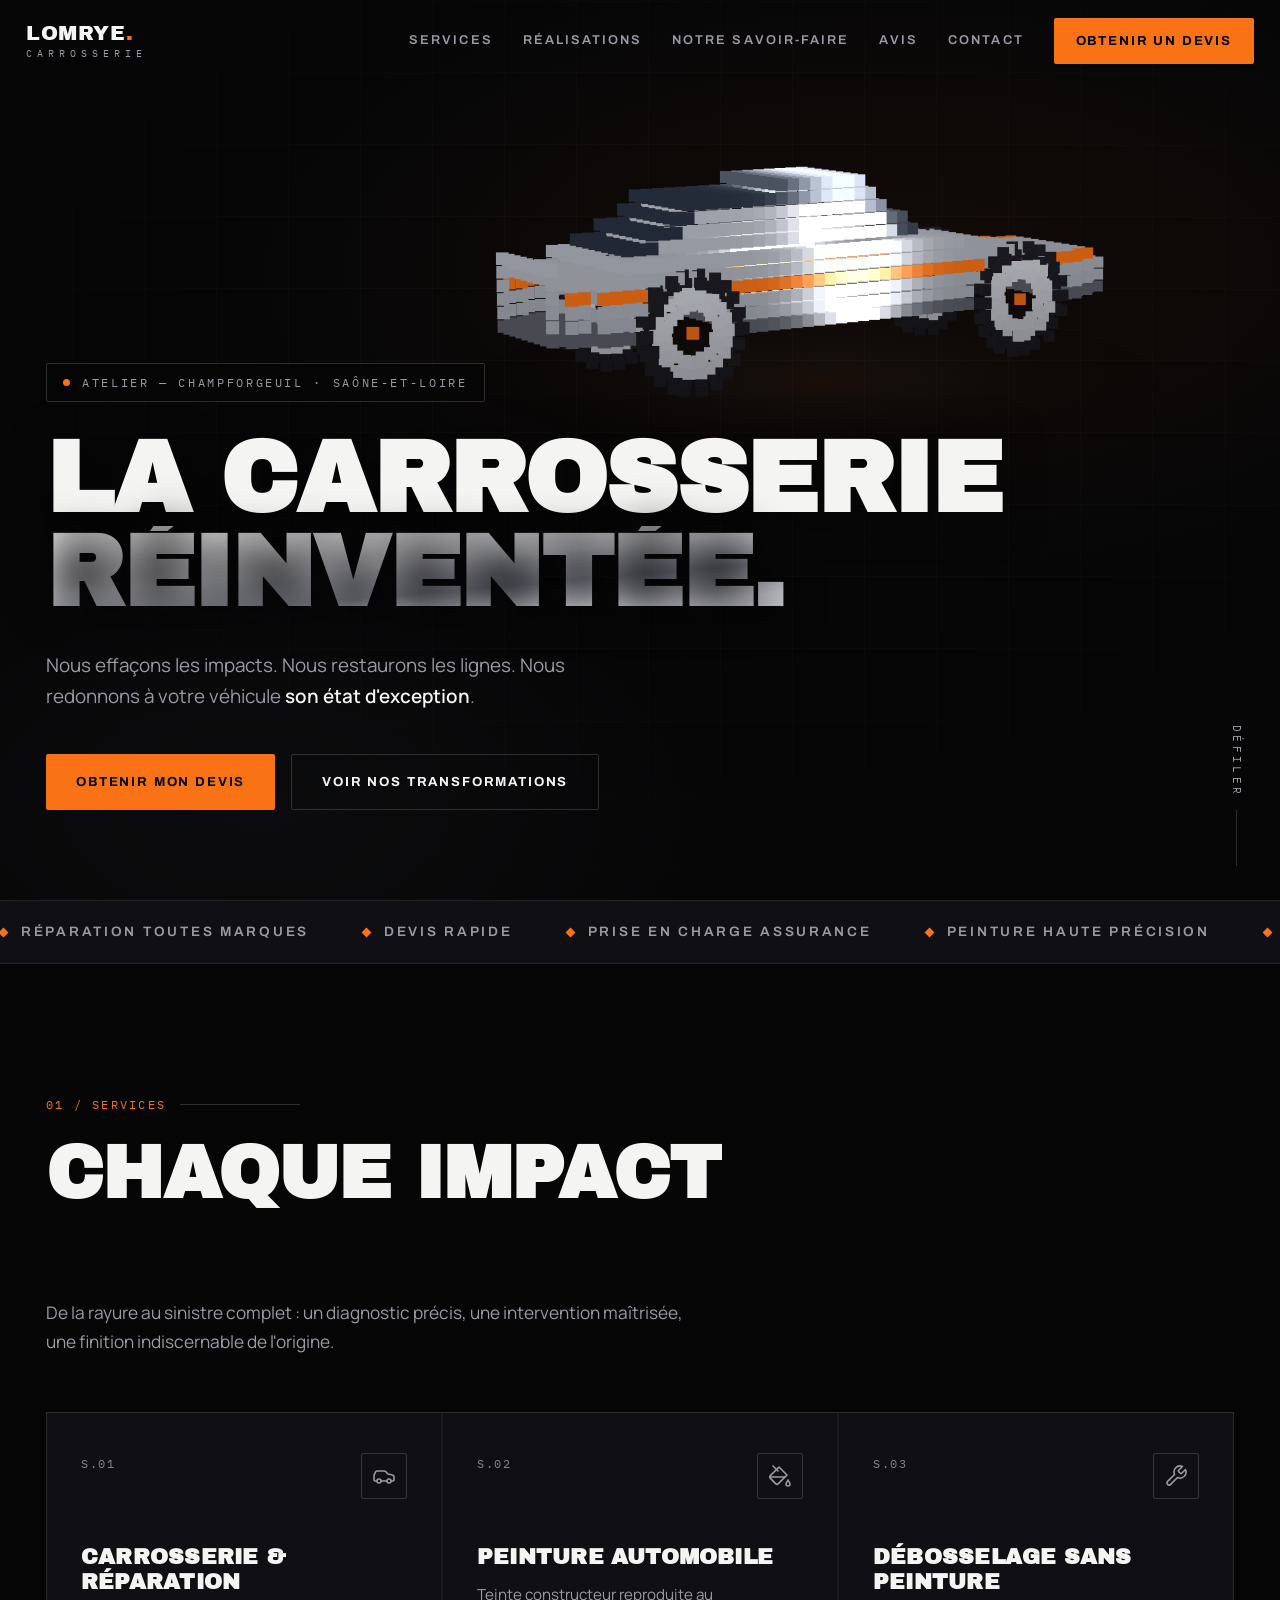
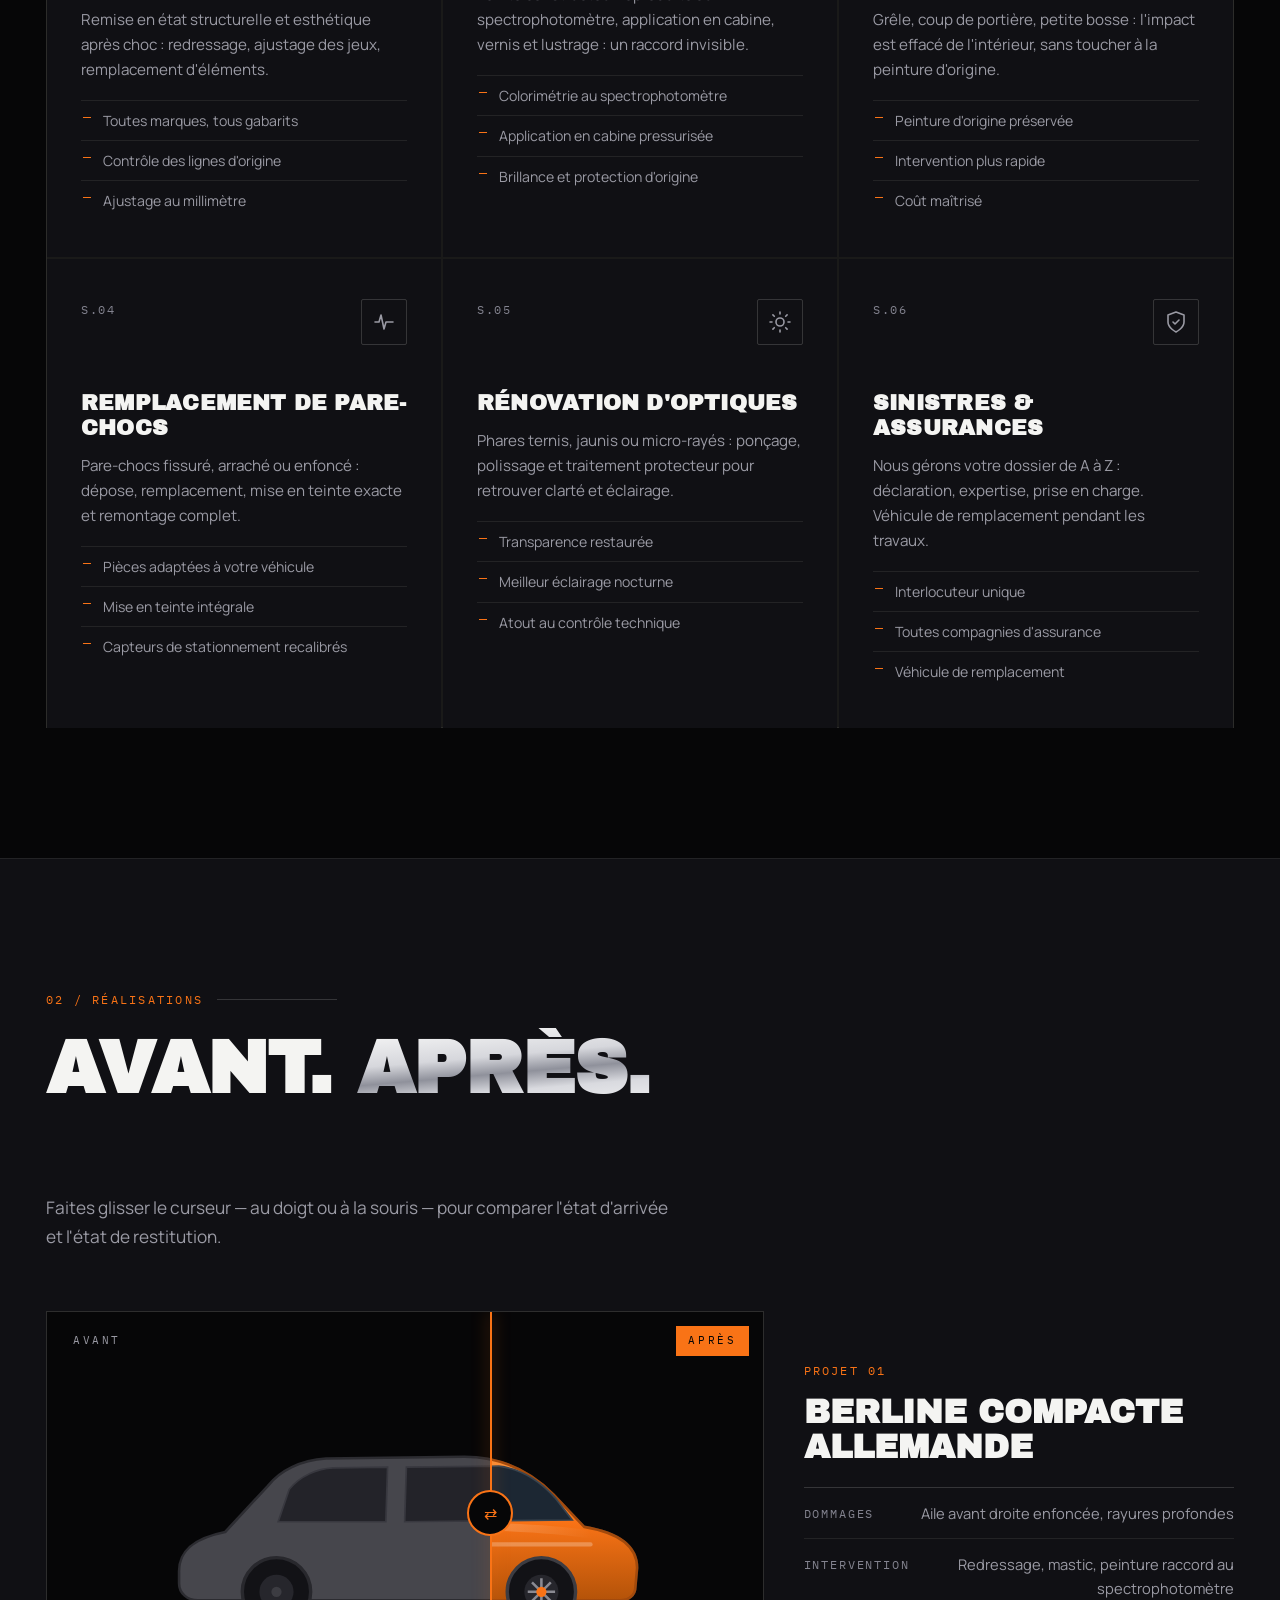
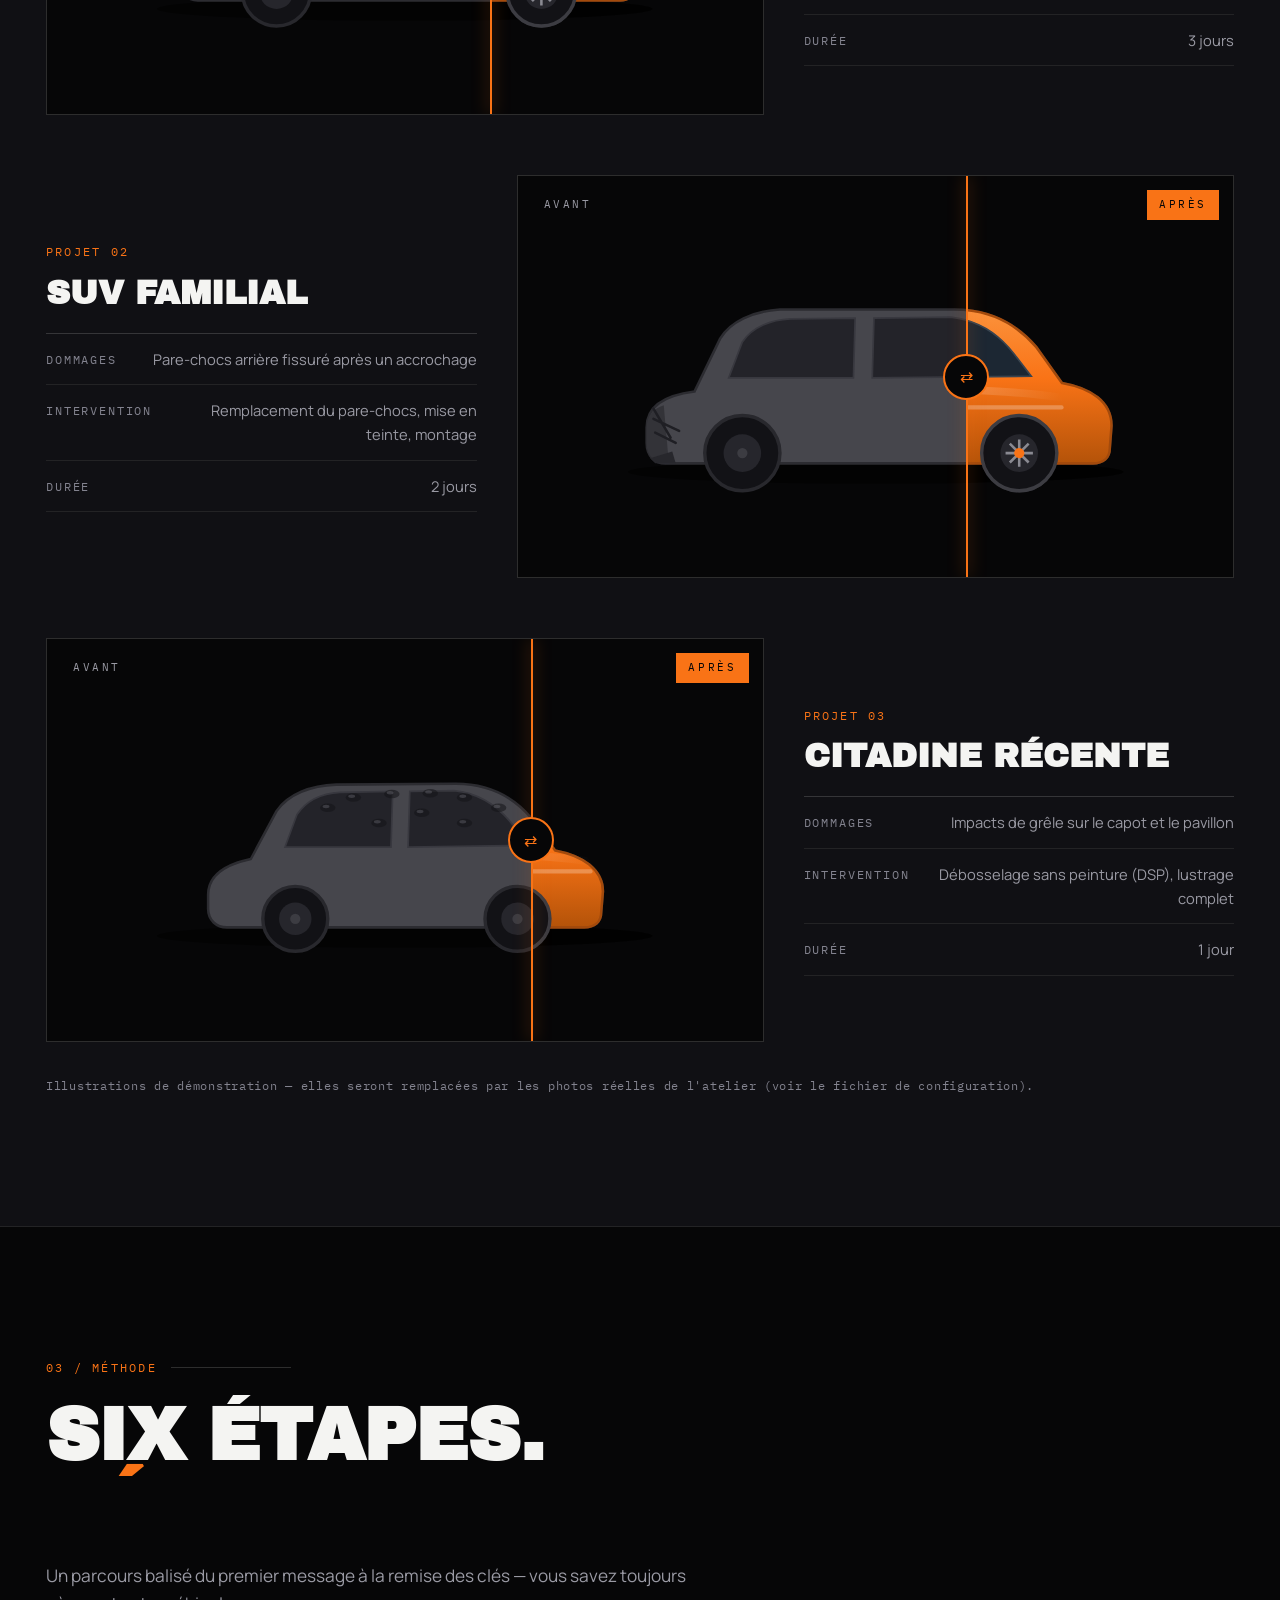
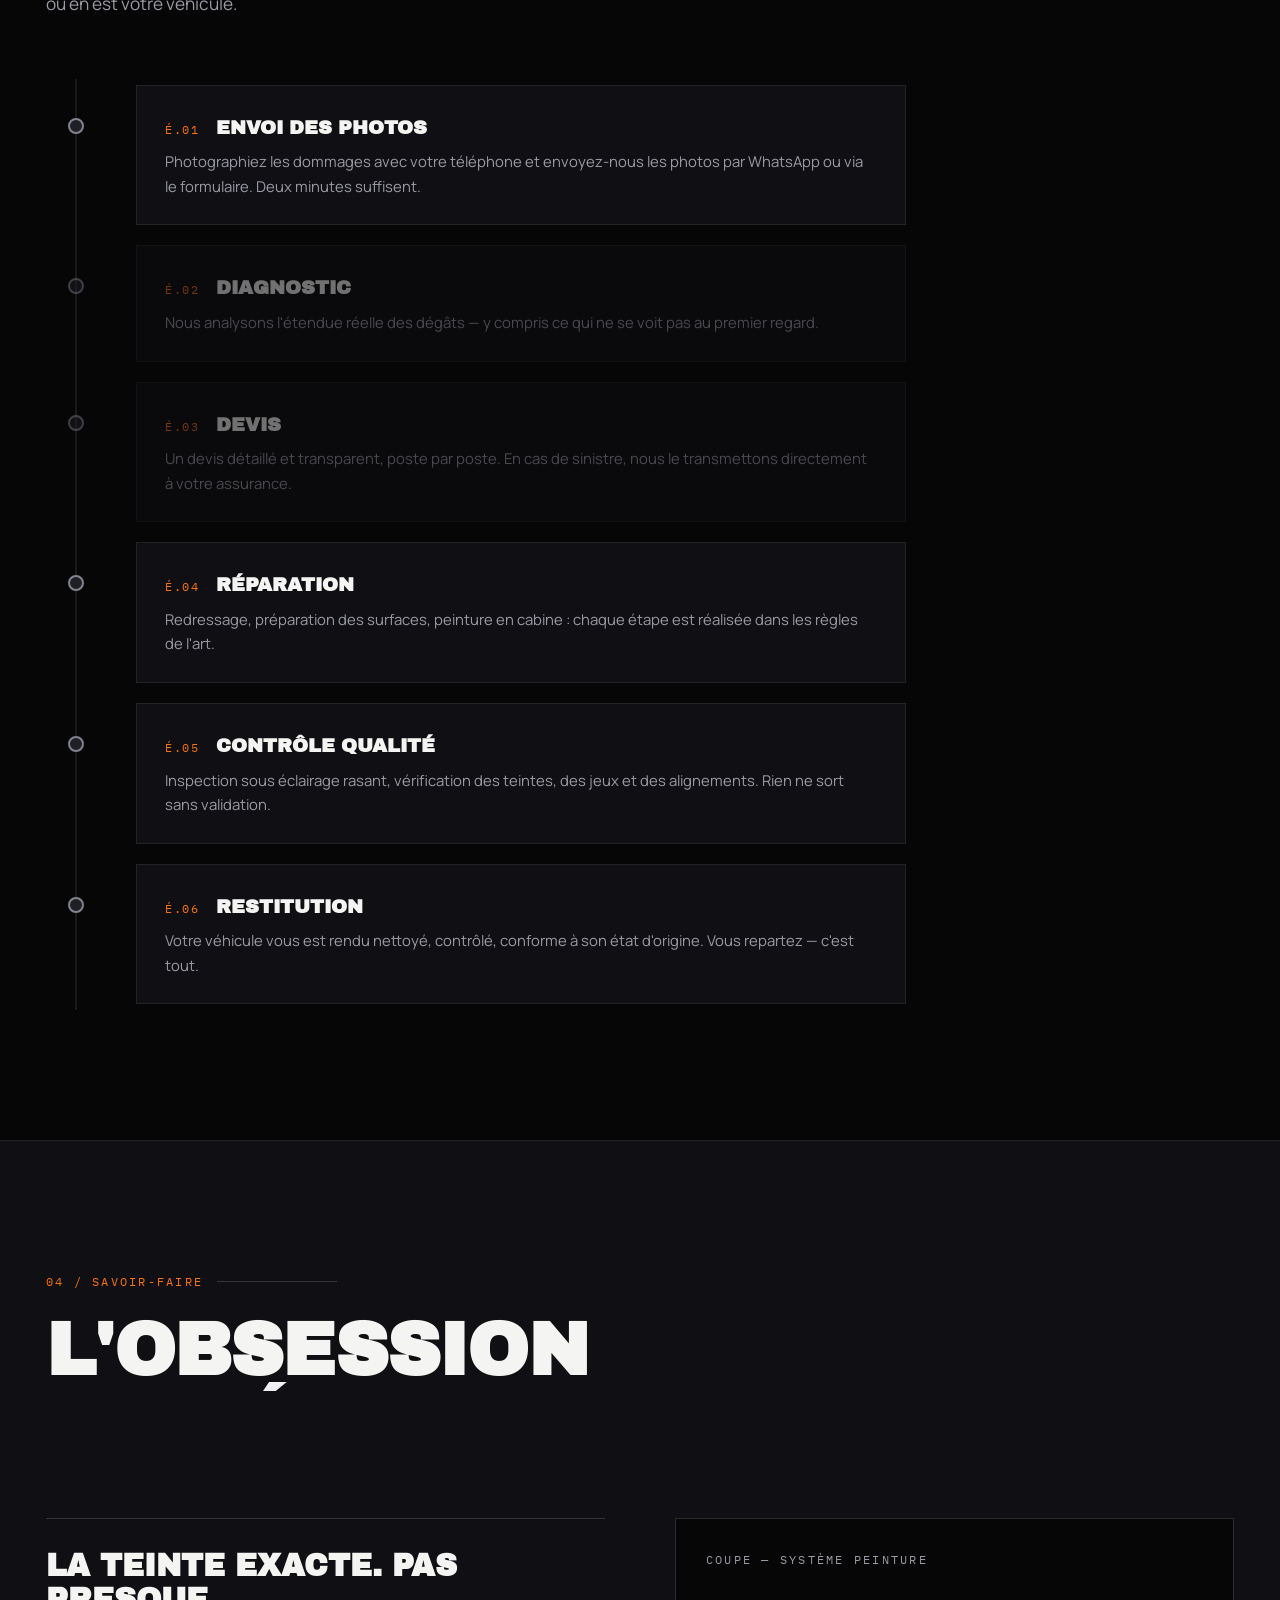
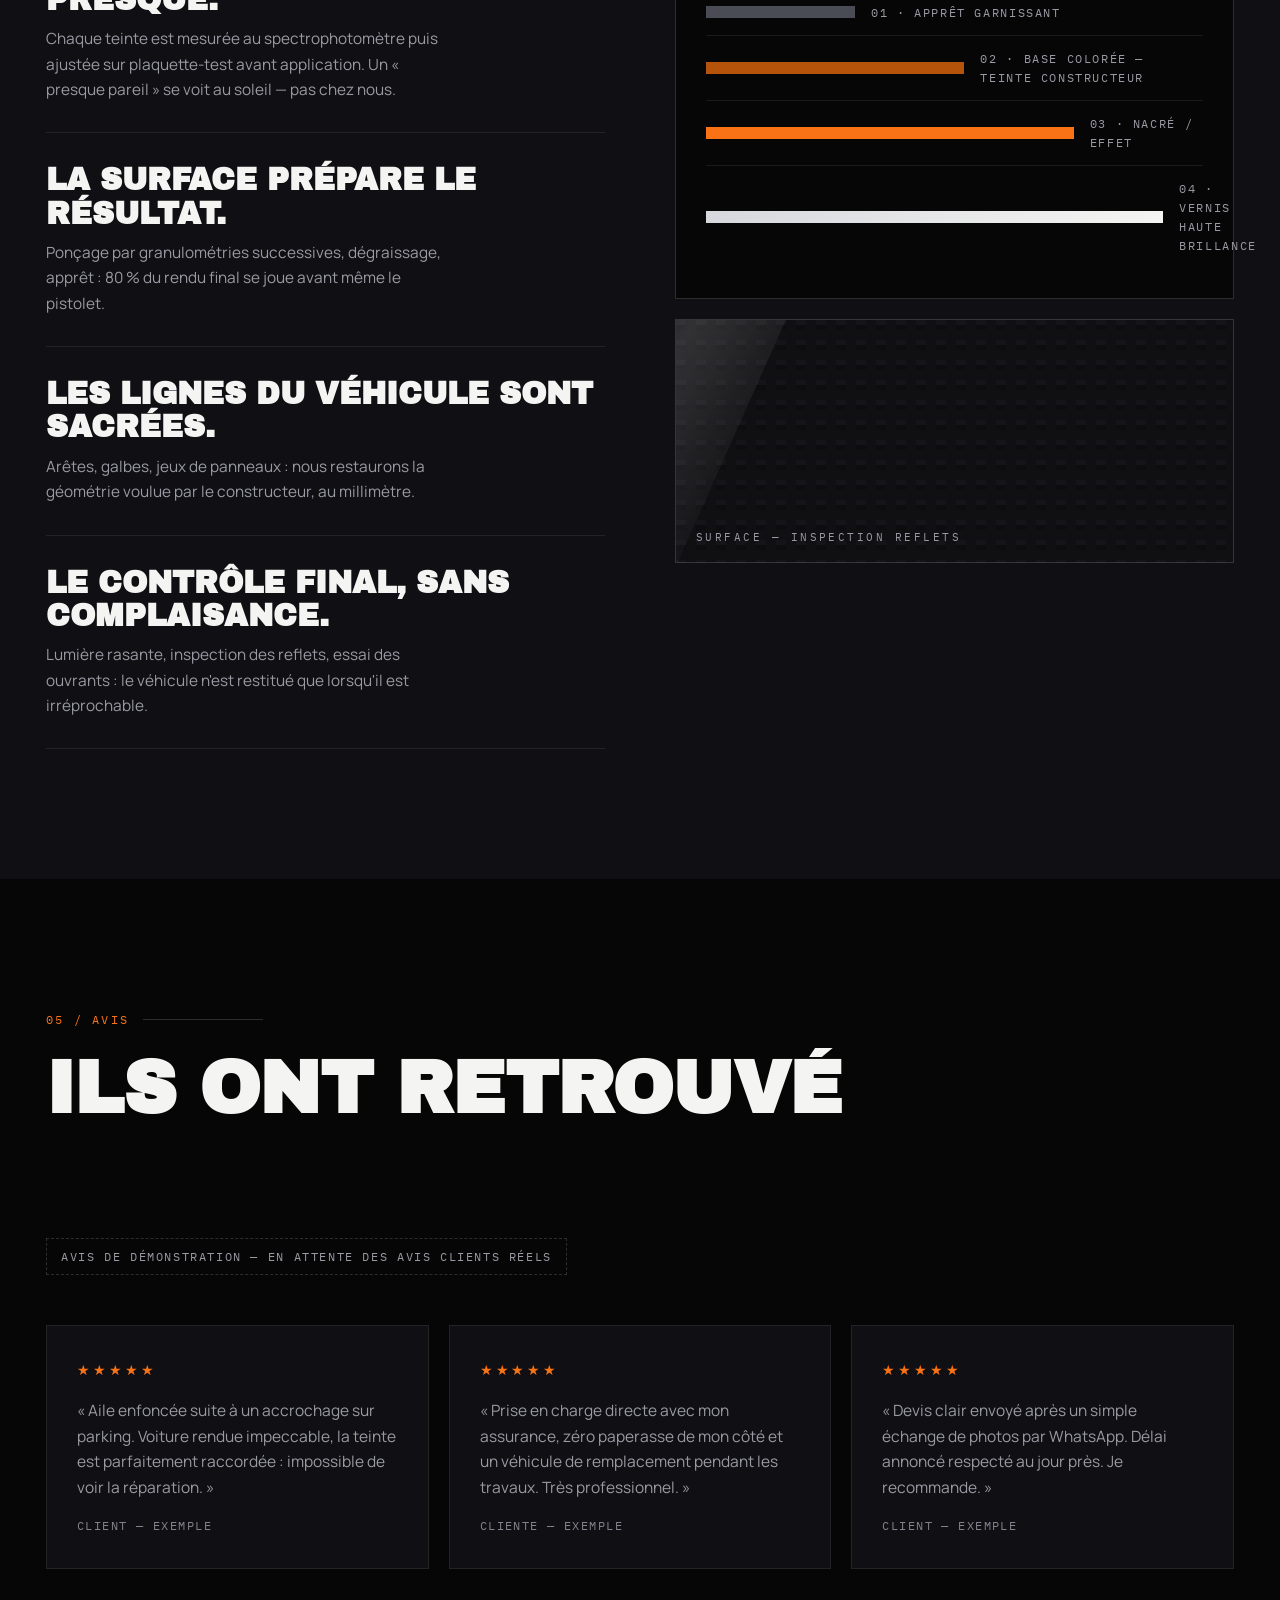
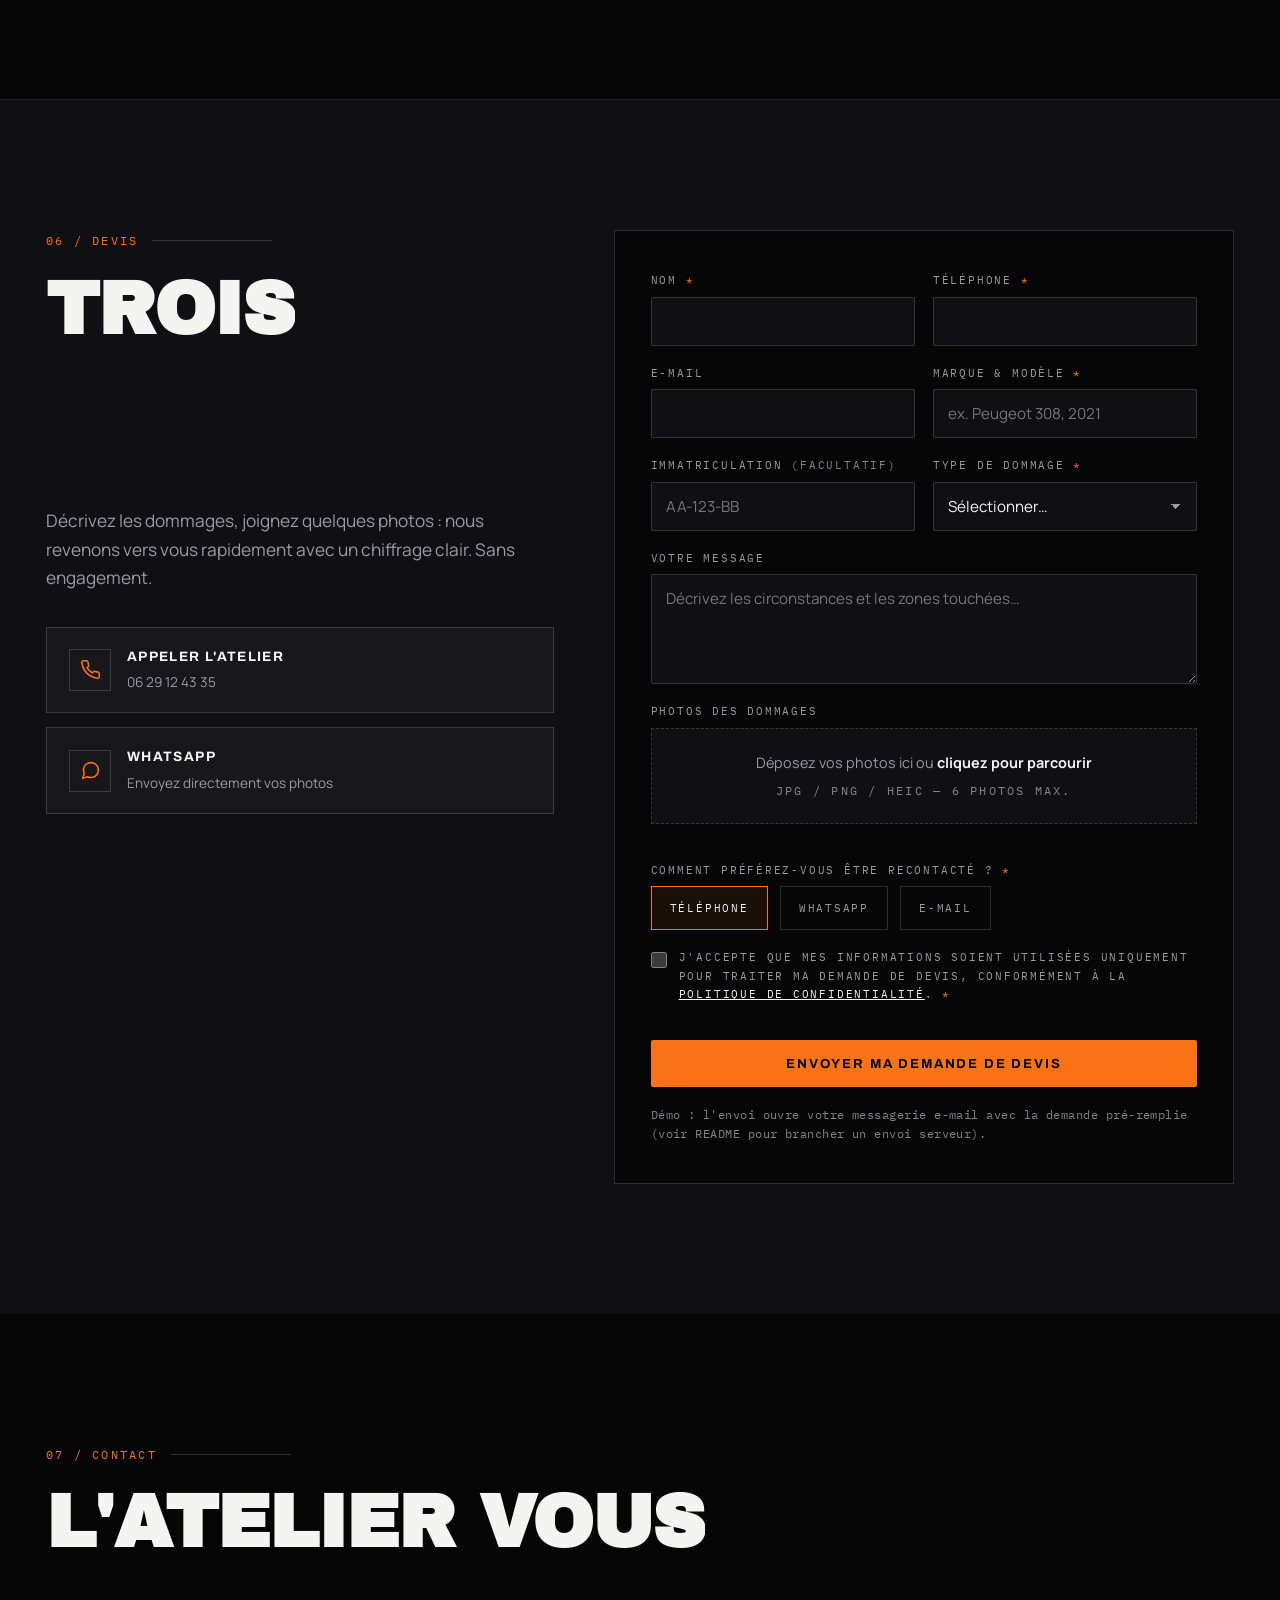
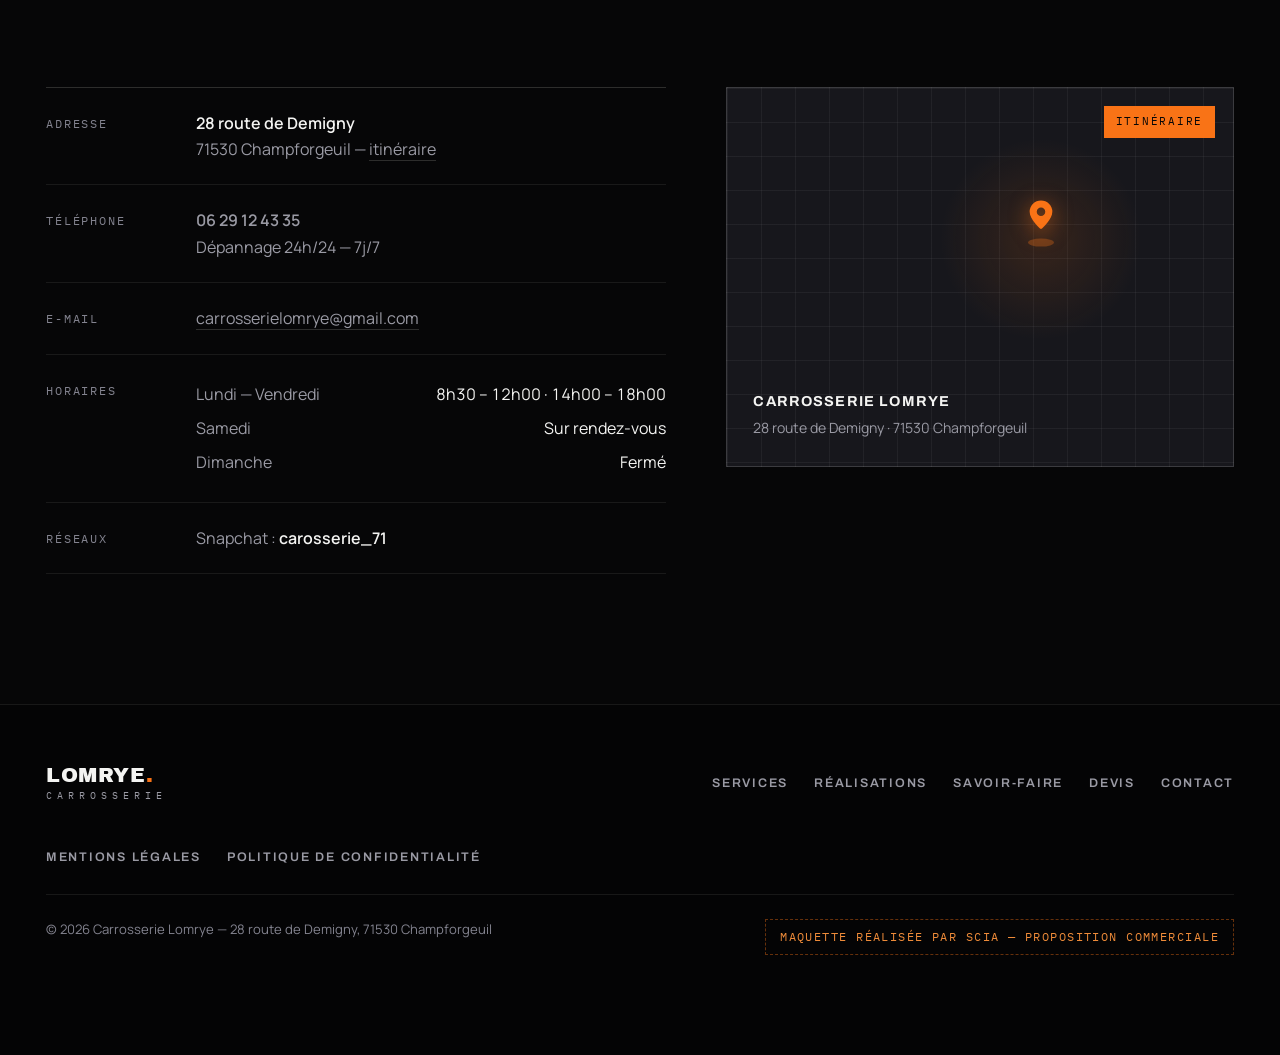
==== commit f8f94957: "Refonte premium du site Carrosserie Lomrye Reconstruction complète façon site sur mesure haut de gam" ====
--- a/demos/carrosserie-lomrye/index.html
+++ b/demos/carrosserie-lomrye/index.html
@@ -2,1330 +2,511 @@
 <html lang="fr">
 <head>
   <meta charset="UTF-8">
-  <meta name="viewport" content="width=device-width, initial-scale=1.0">
-  <title>Carrosserie Lomrye — Carrosserie, Peinture & Mécanique à Champforgeuil (71)</title>
-  <meta name="description" content="Carrosserie Lomrye à Champforgeuil : carrosserie, peinture, débosselage, bris de glace, mécanique et pneus sans rendez-vous. Toutes marques, toutes assurances. Dépannage 24h/24 : 06 29 12 43 35.">
-  <link rel="icon" href="data:image/svg+xml,<svg xmlns='http://www.w3.org/2000/svg' viewBox='0 0 100 100'><text y='.9em' font-size='90'>🚗</text></svg>">
+  <meta name="viewport" content="width=device-width, initial-scale=1.0, viewport-fit=cover">
+  <meta name="color-scheme" content="dark">
+  <title>Carrosserie Lomrye — Carrosserie & peinture automobile à Champforgeuil (71)</title>
+  <meta name="description" content="Carrosserie Lomrye à Champforgeuil (Saône-et-Loire) : réparation toutes marques, peinture haute précision, débosselage sans peinture, gestion des sinistres avec votre assurance. Devis rapide sur photos.">
+  <link rel="icon" href="data:image/svg+xml,<svg xmlns='http://www.w3.org/2000/svg' viewBox='0 0 100 100'><rect width='100' height='100' rx='14' fill='%23060607'/><text x='50' y='72' font-size='64' text-anchor='middle' font-family='Arial Black' fill='%23f97316'>L</text></svg>">
+
+  <!-- Open Graph -->
+  <meta property="og:type" content="website">
+  <meta property="og:locale" content="fr_FR">
+  <meta property="og:title" content="Carrosserie Lomrye — La carrosserie réinventée">
+  <meta property="og:description" content="Nous effaçons les impacts. Nous restaurons les lignes. Réparation toutes marques, prise en charge assurance, devis rapide sur photos à Champforgeuil (71).">
+  <meta property="og:url" content="https://sciapro71.github.io/scia-site/demos/carrosserie-lomrye/">
+  <meta property="og:image" content="https://sciapro71.github.io/scia-site/demos/carrosserie-lomrye/og-image.png">
+  <meta property="og:image:width" content="1280">
+  <meta property="og:image:height" content="900">
+  <link rel="canonical" href="https://sciapro71.github.io/scia-site/demos/carrosserie-lomrye/">
+
+  <!-- Données structurées locales -->
+  <script type="application/ld+json">
+  {
+    "@context": "https://schema.org",
+    "@type": "AutoBodyShop",
+    "name": "Carrosserie Lomrye",
+    "description": "Carrosserie et peinture automobile toutes marques : réparation, débosselage sans peinture, remplacement de pare-chocs, rénovation d'optiques, gestion des sinistres et assurances.",
+    "telephone": "+33629124335",
+    "email": "carrosserielomrye@gmail.com",
+    "url": "https://sciapro71.github.io/scia-site/demos/carrosserie-lomrye/",
+    "address": {
+      "@type": "PostalAddress",
+      "streetAddress": "28 route de Demigny",
+      "postalCode": "71530",
+      "addressLocality": "Champforgeuil",
+      "addressRegion": "Saône-et-Loire",
+      "addressCountry": "FR"
+    },
+    "openingHoursSpecification": [
+      {
+        "@type": "OpeningHoursSpecification",
+        "dayOfWeek": ["Monday", "Tuesday", "Wednesday", "Thursday", "Friday"],
+        "opens": "08:30",
+        "closes": "12:00"
+      },
+      {
+        "@type": "OpeningHoursSpecification",
+        "dayOfWeek": ["Monday", "Tuesday", "Wednesday", "Thursday", "Friday"],
+        "opens": "14:00",
+        "closes": "18:00"
+      }
+    ],
+    "priceRange": "€€"
+  }
+  </script>
+
   <link rel="preconnect" href="https://fonts.googleapis.com">
   <link rel="preconnect" href="https://fonts.gstatic.com" crossorigin>
-  <link href="https://fonts.googleapis.com/css2?family=Big+Shoulders+Display:wght@600;700;800&family=Barlow:wght@400;500;600;700&family=Barlow+Condensed:wght@500;600;700&display=swap" rel="stylesheet">
-  <style>
-    :root {
-      --bg: #0b0b0d;
-      --surface: #16161b;
-      --surface-2: #1d1d24;
-      --line: rgba(249, 115, 22, 0.16);
-      --line-strong: rgba(249, 115, 22, 0.5);
-      --orange: #f97316;
-      --orange-hot: #fb923c;
-      --text: #f4f4f2;
-      --dim: #9b9ba3;
-      --ok: #4ade80;
-      --display: "Big Shoulders Display", "Arial Narrow", sans-serif;
-      --body: "Barlow", "Segoe UI", sans-serif;
-      --cond: "Barlow Condensed", "Arial Narrow", sans-serif;
-    }
-    * { margin: 0; padding: 0; box-sizing: border-box; }
-    html { scroll-behavior: smooth; }
-    body {
-      font-family: var(--body);
-      background: var(--bg);
-      color: var(--text);
-      line-height: 1.6;
-      overflow-x: hidden;
-    }
-    .container { max-width: 1160px; margin: 0 auto; padding: 0 22px; }
-    section { position: relative; }
-
-    /* ===== Bandes diagonales signalisation ===== */
-    .hazard {
-      height: 10px;
-      background: repeating-linear-gradient(-45deg, var(--orange) 0 18px, #111 18px 36px);
-    }
-
-    /* ===== Navigation ===== */
-    .nav {
-      position: fixed;
-      top: 0; left: 0; right: 0;
-      z-index: 100;
-      border-bottom: 1px solid transparent;
-      transition: background 0.3s, border-color 0.3s;
-    }
-    .nav.scrolled {
-      background: rgba(11, 11, 13, 0.9);
-      backdrop-filter: blur(12px);
-      -webkit-backdrop-filter: blur(12px);
-      border-bottom-color: var(--line);
-    }
-    .nav-inner {
-      max-width: 1160px;
-      margin: 0 auto;
-      padding: 14px 22px;
-      display: flex;
-      align-items: center;
-      gap: 26px;
-    }
-    .brand { display: flex; flex-direction: column; text-decoration: none; line-height: 1; }
-    .brand-top {
-      font-family: var(--display);
-      font-weight: 800;
-      font-size: 1.5rem;
-      letter-spacing: 0.04em;
-      color: var(--orange);
-      text-transform: uppercase;
-    }
-    .brand-bottom {
-      font-family: var(--cond);
-      font-weight: 600;
-      font-size: 0.78rem;
-      letter-spacing: 0.42em;
-      color: var(--text);
-      text-transform: uppercase;
-      margin-top: 3px;
-    }
-    .brand-stars { color: var(--orange); font-size: 0.6rem; letter-spacing: 0.5em; margin-top: 3px; }
-    .nav-links { display: flex; gap: 24px; margin-left: auto; }
-    .nav-links a {
-      position: relative;
-      color: var(--dim);
-      text-decoration: none;
-      font-family: var(--cond);
-      font-weight: 600;
-      font-size: 1rem;
-      letter-spacing: 0.14em;
-      text-transform: uppercase;
-      transition: color 0.2s;
-    }
-    .nav-links a::after {
-      content: "";
-      position: absolute;
-      left: 0; bottom: -6px;
-      width: 100%; height: 2px;
-      background: var(--orange);
-      transform: scaleX(0);
-      transform-origin: left;
-      transition: transform 0.25s ease;
-    }
-    .nav-links a:hover { color: var(--text); }
-    .nav-links a:hover::after { transform: scaleX(1); }
-    .nav-phone {
-      display: inline-flex;
-      align-items: center;
-      gap: 9px;
-      background: var(--orange);
-      color: #0b0b0d;
-      text-decoration: none;
-      font-family: var(--cond);
-      font-weight: 700;
-      font-size: 1.05rem;
-      letter-spacing: 0.05em;
-      padding: 10px 18px;
-      border-radius: 8px;
-      box-shadow: 0 0 22px rgba(249, 115, 22, 0.35);
-      transition: transform 0.2s, box-shadow 0.2s;
-      white-space: nowrap;
-    }
-    .nav-phone:hover { transform: translateY(-2px); box-shadow: 0 0 34px rgba(249, 115, 22, 0.55); }
-    .burger { display: none; }
-
-    /* ===== Hero ===== */
-    .hero {
-      min-height: 100vh;
-      display: flex;
-      align-items: center;
-      padding: 130px 0 70px;
-      background:
-        radial-gradient(ellipse 70% 55% at 78% 20%, rgba(249, 115, 22, 0.14), transparent 60%),
-        radial-gradient(ellipse 60% 50% at 15% 85%, rgba(249, 115, 22, 0.07), transparent 60%),
-        var(--bg);
-      overflow: hidden;
-    }
-    .hero::before {
-      content: "";
-      position: absolute;
-      inset: 0;
-      background-image:
-        linear-gradient(rgba(244, 244, 242, 0.03) 1px, transparent 1px),
-        linear-gradient(90deg, rgba(244, 244, 242, 0.03) 1px, transparent 1px);
-      background-size: 64px 64px;
-      pointer-events: none;
-    }
-    #sprayCanvas {
-      position: absolute;
-      inset: 0;
-      width: 100%;
-      height: 100%;
-      pointer-events: none;
-      z-index: 1;
-    }
-    .hero .container { position: relative; z-index: 2; }
-    .hero-eyebrow {
-      display: inline-flex;
-      align-items: center;
-      gap: 10px;
-      font-family: var(--cond);
-      font-weight: 600;
-      font-size: 0.95rem;
-      letter-spacing: 0.22em;
-      text-transform: uppercase;
-      color: var(--orange);
-      border: 1px solid var(--line-strong);
-      padding: 8px 16px;
-      border-radius: 4px;
-      background: rgba(249, 115, 22, 0.06);
-      margin-bottom: 26px;
-    }
-    .open-dot { width: 8px; height: 8px; border-radius: 50%; background: var(--ok); box-shadow: 0 0 10px var(--ok); }
-    .hero h1 {
-      font-family: var(--display);
-      font-weight: 800;
-      font-size: clamp(3rem, 9vw, 6.4rem);
-      line-height: 0.95;
-      text-transform: uppercase;
-      letter-spacing: 0.01em;
-      margin-bottom: 22px;
-      text-wrap: balance;
-    }
-    .hero h1 .stroke {
-      color: transparent;
-      -webkit-text-stroke: 2px var(--text);
-    }
-    .hero h1 .orange { color: var(--orange); }
-    .hero-sub {
-      max-width: 560px;
-      color: var(--dim);
-      font-size: 1.12rem;
-      margin-bottom: 34px;
-    }
-    .hero-sub strong { color: var(--text); }
-    .hero-ctas { display: flex; gap: 14px; flex-wrap: wrap; margin-bottom: 40px; }
-    .btn {
-      display: inline-flex;
-      align-items: center;
-      gap: 10px;
-      font-family: var(--cond);
-      font-weight: 700;
-      font-size: 1.15rem;
-      letter-spacing: 0.08em;
-      text-transform: uppercase;
-      text-decoration: none;
-      padding: 15px 30px;
-      border-radius: 8px;
-      transition: transform 0.2s, box-shadow 0.2s, background 0.2s;
-    }
-    .btn-orange {
-      background: var(--orange);
-      color: #0b0b0d;
-      box-shadow: 0 6px 28px rgba(249, 115, 22, 0.4);
-    }
-    .btn-orange:hover { transform: translateY(-3px); box-shadow: 0 10px 40px rgba(249, 115, 22, 0.6); }
-    .btn-line {
-      border: 2px solid rgba(244, 244, 242, 0.35);
-      color: var(--text);
-    }
-    .btn-line:hover { border-color: var(--orange); color: var(--orange); transform: translateY(-3px); }
-    .hero-badges { display: flex; gap: 26px; flex-wrap: wrap; }
-    .hero-badge { display: flex; align-items: center; gap: 10px; color: var(--dim); font-size: 0.95rem; }
-    .hero-badge b { color: var(--text); font-weight: 600; }
-    .badge-ico {
-      width: 38px; height: 38px;
-      flex-shrink: 0;
-      display: grid;
-      place-items: center;
-      border: 1px solid var(--line-strong);
-      border-radius: 8px;
-      background: rgba(249, 115, 22, 0.08);
-      color: var(--orange);
-    }
-    .badge-ico svg { width: 20px; height: 20px; }
-    .spray-hint {
-      position: absolute;
-      right: 34px; bottom: 26px;
-      z-index: 2;
-      font-family: var(--cond);
-      font-size: 0.9rem;
-      letter-spacing: 0.12em;
-      text-transform: uppercase;
-      color: var(--dim);
-      display: flex;
-      align-items: center;
-      gap: 8px;
-      opacity: 0.85;
-    }
-    .spray-hint .dot { width: 10px; height: 10px; border-radius: 50%; background: var(--orange); animation: sprayPulse 1.6s infinite; }
-    @keyframes sprayPulse {
-      0%, 100% { box-shadow: 0 0 0 0 rgba(249, 115, 22, 0.7); }
-      55% { box-shadow: 0 0 0 10px rgba(249, 115, 22, 0); }
-    }
-
-    /* ===== Marquee ===== */
-    .marquee {
-      overflow: hidden;
-      background: var(--orange);
-      padding: 13px 0;
-    }
-    .marquee-track {
-      display: flex;
-      align-items: center;
-      gap: 34px;
-      width: max-content;
-      animation: marquee 24s linear infinite;
-    }
-    .marquee:hover .marquee-track { animation-play-state: paused; }
-    .marquee-track span {
-      font-family: var(--cond);
-      font-weight: 700;
-      font-size: 1.05rem;
-      letter-spacing: 0.16em;
-      text-transform: uppercase;
-      color: #0b0b0d;
-      white-space: nowrap;
-    }
-    .marquee-track i { font-style: normal; color: #0b0b0d; opacity: 0.55; }
-    @keyframes marquee { to { transform: translateX(-50%); } }
-
-    /* ===== Sections communes ===== */
-    .section { padding: 100px 0; }
-    .sec-head { max-width: 720px; margin-bottom: 54px; }
-    .sec-eyebrow {
-      font-family: var(--cond);
-      font-weight: 600;
-      font-size: 0.95rem;
-      letter-spacing: 0.3em;
-      text-transform: uppercase;
-      color: var(--orange);
-      display: block;
-      margin-bottom: 10px;
-    }
-    .sec-head h2 {
-      font-family: var(--display);
-      font-weight: 800;
-      font-size: clamp(2.2rem, 5.5vw, 3.8rem);
-      line-height: 1;
-      text-transform: uppercase;
-      text-wrap: balance;
-    }
-    .sec-head p { color: var(--dim); margin-top: 14px; font-size: 1.05rem; }
-
-    /* ===== Avant / Après ===== */
-    .ba-wrap {
-      position: relative;
-      border: 1px solid var(--line);
-      border-radius: 14px;
-      background: linear-gradient(180deg, #131318, #0e0e12);
-      overflow: hidden;
-      user-select: none;
-      -webkit-user-select: none;
-      touch-action: none;
-      cursor: ew-resize;
-    }
-    .ba-stage { position: relative; aspect-ratio: 16 / 8; }
-    .ba-layer { position: absolute; inset: 0; display: grid; place-items: center; }
-    .ba-layer svg { width: min(78%, 720px); height: auto; }
-    .ba-after { clip-path: inset(0 0 0 var(--cut, 50%)); }
-    .ba-divider {
-      position: absolute;
-      top: 0; bottom: 0;
-      left: var(--cut, 50%);
-      width: 3px;
-      background: var(--orange);
-      box-shadow: 0 0 18px rgba(249, 115, 22, 0.8);
-      z-index: 3;
-    }
-    .ba-handle {
-      position: absolute;
-      top: 50%; left: var(--cut, 50%);
-      transform: translate(-50%, -50%);
-      width: 52px; height: 52px;
-      border-radius: 50%;
-      background: var(--orange);
-      display: grid;
-      place-items: center;
-      color: #0b0b0d;
-      font-weight: 800;
-      font-size: 1.15rem;
-      letter-spacing: -0.05em;
-      box-shadow: 0 6px 24px rgba(249, 115, 22, 0.55);
-      z-index: 4;
-      pointer-events: none;
-    }
-    .ba-tag {
-      position: absolute;
-      top: 18px;
-      z-index: 2;
-      font-family: var(--cond);
-      font-weight: 700;
-      font-size: 0.95rem;
-      letter-spacing: 0.2em;
-      text-transform: uppercase;
-      padding: 7px 14px;
-      border-radius: 4px;
-    }
-    .ba-tag-avant { left: 18px; background: rgba(244, 244, 242, 0.12); color: var(--dim); }
-    .ba-tag-apres { right: 18px; background: var(--orange); color: #0b0b0d; }
-    .ba-caption {
-      display: flex;
-      justify-content: space-between;
-      gap: 12px;
-      flex-wrap: wrap;
-      padding: 16px 20px;
-      border-top: 1px solid var(--line);
-      color: var(--dim);
-      font-size: 0.95rem;
-    }
-    .ba-caption b { color: var(--text); }
-
-    /* ===== Services ===== */
-    .section-dark {
-      background: var(--surface);
-    }
-    .spotlight::after {
-      content: "";
-      position: absolute;
-      inset: 0;
-      background: radial-gradient(560px circle at var(--sx, 50%) var(--sy, 30%), rgba(249, 115, 22, 0.09), transparent 65%);
-      pointer-events: none;
-    }
-    .services-grid {
-      display: grid;
-      grid-template-columns: repeat(auto-fit, minmax(310px, 1fr));
-      gap: 20px;
-    }
-    .svc {
-      position: relative;
-      background: var(--surface-2);
-      border: 1px solid rgba(244, 244, 242, 0.07);
-      border-radius: 12px;
-      padding: 30px 26px;
-      overflow: hidden;
-      transition: transform 0.3s, border-color 0.3s, box-shadow 0.3s;
-      z-index: 1;
-    }
-    .svc::before {
-      content: "";
-      position: absolute;
-      top: 0; left: 0;
-      width: 100%; height: 3px;
-      background: var(--orange);
-      transform: scaleX(0);
-      transform-origin: left;
-      transition: transform 0.4s ease;
-    }
-    .svc:hover { transform: translateY(-6px); border-color: var(--line-strong); box-shadow: 0 18px 44px rgba(0, 0, 0, 0.5); }
-    .svc:hover::before { transform: scaleX(1); }
-    .svc-ico {
-      width: 54px; height: 54px;
-      display: grid;
-      place-items: center;
-      border-radius: 10px;
-      background: rgba(249, 115, 22, 0.1);
-      border: 1px solid var(--line-strong);
-      color: var(--orange);
-      margin-bottom: 18px;
-      transition: transform 0.3s;
-    }
-    .svc:hover .svc-ico { transform: rotate(-6deg) scale(1.08); }
-    .svc-ico svg { width: 27px; height: 27px; }
-    .svc h3 {
-      font-family: var(--display);
-      font-weight: 700;
-      font-size: 1.5rem;
-      text-transform: uppercase;
-      letter-spacing: 0.02em;
-      margin-bottom: 10px;
-    }
-    .svc p { color: var(--dim); font-size: 0.96rem; margin-bottom: 14px; }
-    .svc ul { list-style: none; }
-    .svc li {
-      position: relative;
-      padding-left: 20px;
-      color: var(--dim);
-      font-size: 0.9rem;
-      margin-bottom: 6px;
-    }
-    .svc li::before { content: "▸"; position: absolute; left: 0; color: var(--orange); }
-    .svc-tag {
-      position: absolute;
-      top: 20px; right: 20px;
-      font-family: var(--cond);
-      font-weight: 700;
-      font-size: 0.78rem;
-      letter-spacing: 0.14em;
-      text-transform: uppercase;
-      color: var(--orange);
-      border: 1px solid var(--line-strong);
-      padding: 4px 10px;
-      border-radius: 4px;
-      background: rgba(249, 115, 22, 0.07);
-    }
-
-    /* Bandeau dépannage */
-    .sos {
-      margin-top: 22px;
-      display: flex;
-      align-items: center;
-      justify-content: space-between;
-      gap: 22px;
-      flex-wrap: wrap;
-      border: 1px solid var(--line-strong);
-      border-radius: 12px;
-      padding: 26px 30px;
-      background:
-        linear-gradient(100deg, rgba(249, 115, 22, 0.16), transparent 55%),
-        var(--surface-2);
-    }
-    .sos-left { display: flex; align-items: center; gap: 18px; }
-    .sos-ico {
-      width: 58px; height: 58px;
-      flex-shrink: 0;
-      display: grid;
-      place-items: center;
-      border-radius: 50%;
-      background: var(--orange);
-      color: #0b0b0d;
-      animation: sosPulse 2s infinite;
-    }
-    .sos-ico svg { width: 28px; height: 28px; }
-    @keyframes sosPulse {
-      0%, 100% { box-shadow: 0 0 0 0 rgba(249, 115, 22, 0.55); }
-      60% { box-shadow: 0 0 0 16px rgba(249, 115, 22, 0); }
-    }
-    .sos h3 { font-family: var(--display); font-weight: 800; font-size: 1.7rem; text-transform: uppercase; }
-    .sos p { color: var(--dim); font-size: 0.95rem; }
-
-    /* ===== Chiffres / tableau de bord ===== */
-    .dash-grid {
-      display: grid;
-      grid-template-columns: repeat(auto-fit, minmax(220px, 1fr));
-      gap: 20px;
-    }
-    .dial {
-      text-align: center;
-      border: 1px solid rgba(244, 244, 242, 0.07);
-      border-radius: 12px;
-      background: var(--surface-2);
-      padding: 30px 20px 26px;
-      transition: border-color 0.3s, transform 0.3s;
-    }
-    .dial:hover { border-color: var(--line-strong); transform: translateY(-4px); }
-    .dial-gauge { position: relative; width: 130px; height: 74px; margin: 0 auto 12px; }
-    .dial-gauge svg { width: 100%; height: 100%; overflow: visible; }
-    .dial-track { stroke: rgba(244, 244, 242, 0.1); }
-    .dial-fill {
-      stroke: var(--orange);
-      stroke-dasharray: 188.5;
-      stroke-dashoffset: 188.5;
-      transition: stroke-dashoffset 1.4s cubic-bezier(0.22, 1, 0.36, 1);
-      filter: drop-shadow(0 0 6px rgba(249, 115, 22, 0.6));
-    }
-    .dial.on .dial-fill { stroke-dashoffset: var(--target, 0); }
-    .dial-value {
-      position: absolute;
-      left: 0; right: 0; bottom: -4px;
-      font-family: var(--cond);
-      font-weight: 700;
-      font-size: 1.9rem;
-      color: var(--text);
-      font-variant-numeric: tabular-nums;
-    }
-    .dial-label {
-      font-family: var(--cond);
-      font-weight: 600;
-      letter-spacing: 0.1em;
-      text-transform: uppercase;
-      font-size: 0.92rem;
-      color: var(--dim);
-      margin-top: 10px;
-    }
-
-    /* ===== Process ===== */
-    .steps {
-      display: grid;
-      grid-template-columns: repeat(auto-fit, minmax(230px, 1fr));
-      gap: 20px;
-      counter-reset: step;
-    }
-    .step {
-      position: relative;
-      border: 1px solid rgba(244, 244, 242, 0.07);
-      border-radius: 12px;
-      background: var(--surface-2);
-      padding: 28px 24px;
-      transition: border-color 0.3s, transform 0.3s;
-    }
-    .step:hover { border-color: var(--line-strong); transform: translateY(-4px); }
-    .step-num {
-      font-family: var(--display);
-      font-weight: 800;
-      font-size: 2.6rem;
-      color: transparent;
-      -webkit-text-stroke: 1.5px var(--orange);
-      line-height: 1;
-      margin-bottom: 12px;
-    }
-    .step h3 { font-family: var(--display); font-weight: 700; font-size: 1.35rem; text-transform: uppercase; margin-bottom: 8px; }
-    .step p { color: var(--dim); font-size: 0.93rem; }
-
-    /* ===== Contact ===== */
-    .contact-grid {
-      display: grid;
-      grid-template-columns: 1.05fr 0.95fr;
-      gap: 24px;
-      align-items: stretch;
-    }
-    .contact-card {
-      border: 1px solid rgba(244, 244, 242, 0.07);
-      border-radius: 14px;
-      background: var(--surface-2);
-      padding: 36px 32px;
-    }
-    .contact-card h3 {
-      font-family: var(--display);
-      font-weight: 800;
-      font-size: 1.8rem;
-      text-transform: uppercase;
-      margin-bottom: 20px;
-    }
-    .info-row {
-      display: flex;
-      align-items: flex-start;
-      gap: 14px;
-      padding: 14px 0;
-      border-bottom: 1px solid rgba(244, 244, 242, 0.06);
-    }
-    .info-row:last-child { border-bottom: none; }
-    .info-ico {
-      width: 40px; height: 40px;
-      flex-shrink: 0;
-      display: grid;
-      place-items: center;
-      border-radius: 8px;
-      background: rgba(249, 115, 22, 0.1);
-      border: 1px solid var(--line-strong);
-      color: var(--orange);
-    }
-    .info-ico svg { width: 20px; height: 20px; }
-    .info-row b { display: block; font-size: 0.98rem; }
-    .info-row span, .info-row a { color: var(--dim); font-size: 0.93rem; text-decoration: none; }
-    .info-row a:hover { color: var(--orange); }
-    .hours-table { width: 100%; border-collapse: collapse; font-size: 0.97rem; }
-    .hours-table td { padding: 11px 4px; border-bottom: 1px solid rgba(244, 244, 242, 0.06); color: var(--dim); }
-    .hours-table td:last-child { text-align: right; color: var(--text); font-variant-numeric: tabular-nums; }
-    .hours-table tr.today td { color: var(--orange); font-weight: 600; }
-    .hours-note {
-      margin-top: 16px;
-      display: flex;
-      align-items: center;
-      gap: 10px;
-      color: var(--ok);
-      font-size: 0.92rem;
-    }
-    .big-call {
-      margin-top: 24px;
-      display: flex;
-      align-items: center;
-      justify-content: center;
-      gap: 12px;
-      background: var(--orange);
-      color: #0b0b0d;
-      text-decoration: none;
-      font-family: var(--cond);
-      font-weight: 700;
-      font-size: 1.5rem;
-      letter-spacing: 0.06em;
-      padding: 18px;
-      border-radius: 10px;
-      box-shadow: 0 8px 30px rgba(249, 115, 22, 0.4);
-      transition: transform 0.2s, box-shadow 0.2s;
-    }
-    .big-call:hover { transform: translateY(-3px); box-shadow: 0 12px 44px rgba(249, 115, 22, 0.6); }
-    .socials { display: flex; gap: 12px; margin-top: 20px; }
-    .social {
-      flex: 1;
-      display: flex;
-      align-items: center;
-      justify-content: center;
-      gap: 8px;
-      border: 1px solid rgba(244, 244, 242, 0.14);
-      border-radius: 8px;
-      padding: 12px;
-      color: var(--dim);
-      text-decoration: none;
-      font-family: var(--cond);
-      font-weight: 600;
-      font-size: 0.95rem;
-      letter-spacing: 0.08em;
-      text-transform: uppercase;
-      transition: border-color 0.25s, color 0.25s, transform 0.25s;
-    }
-    .social:hover { border-color: var(--orange); color: var(--orange); transform: translateY(-2px); }
-
-    /* ===== Footer ===== */
-    .footer {
-      border-top: 1px solid rgba(244, 244, 242, 0.07);
-      padding: 40px 0 90px;
-      text-align: center;
-      background: #08080a;
-    }
-    .footer .brand-top { font-size: 1.6rem; }
-    .footer p { color: var(--dim); font-size: 0.9rem; margin-top: 8px; }
-    .footer .demo-note {
-      display: inline-block;
-      margin-top: 18px;
-      font-family: var(--cond);
-      font-size: 0.85rem;
-      letter-spacing: 0.12em;
-      text-transform: uppercase;
-      color: rgba(249, 115, 22, 0.75);
-      border: 1px dashed var(--line-strong);
-      border-radius: 6px;
-      padding: 8px 16px;
-    }
-
-    /* ===== Barre d'appel mobile ===== */
-    .call-bar {
-      position: fixed;
-      left: 0; right: 0; bottom: 0;
-      z-index: 90;
-      display: none;
-      background: var(--orange);
-      color: #0b0b0d;
-      text-decoration: none;
-      text-align: center;
-      font-family: var(--cond);
-      font-weight: 700;
-      font-size: 1.25rem;
-      letter-spacing: 0.06em;
-      padding: 15px;
-      box-shadow: 0 -6px 24px rgba(0, 0, 0, 0.5);
-    }
-
-    /* ===== Reveal ===== */
-    .reveal { opacity: 0; transform: translateY(26px); transition: opacity 0.7s ease, transform 0.7s ease; }
-    .reveal.visible { opacity: 1; transform: translateY(0); }
-    .services-grid .svc:nth-child(2), .steps .step:nth-child(2), .dash-grid .dial:nth-child(2) { transition-delay: 0.1s; }
-    .services-grid .svc:nth-child(3), .steps .step:nth-child(3), .dash-grid .dial:nth-child(3) { transition-delay: 0.2s; }
-    .services-grid .svc:nth-child(4), .steps .step:nth-child(4), .dash-grid .dial:nth-child(4) { transition-delay: 0.3s; }
-    .services-grid .svc:nth-child(5) { transition-delay: 0.4s; }
-    .services-grid .svc:nth-child(6) { transition-delay: 0.5s; }
-
-    /* ===== Responsive ===== */
-    @media (max-width: 900px) {
-      .contact-grid { grid-template-columns: 1fr; }
-    }
-    @media (max-width: 760px) {
-      .nav-links {
-        position: fixed;
-        top: 62px; left: 0; right: 0;
-        flex-direction: column;
-        gap: 0;
-        background: rgba(11, 11, 13, 0.98);
-        border-bottom: 1px solid var(--line);
-        max-height: 0;
-        overflow: hidden;
-        transition: max-height 0.3s ease;
-      }
-      .nav-links.open { max-height: 320px; }
-      .nav-links a { padding: 16px 22px; border-top: 1px solid rgba(244, 244, 242, 0.06); }
-      .nav-links a::after { display: none; }
-      .nav-phone { display: none; }
-      .burger {
-        display: flex;
-        flex-direction: column;
-        gap: 5px;
-        margin-left: auto;
-        background: none;
-        border: none;
-        cursor: pointer;
-        padding: 6px;
-      }
-      .burger span { width: 25px; height: 2px; background: var(--orange); transition: transform 0.3s, opacity 0.3s; }
-      .burger.open span:nth-child(1) { transform: translateY(7px) rotate(45deg); }
-      .burger.open span:nth-child(2) { opacity: 0; }
-      .burger.open span:nth-child(3) { transform: translateY(-7px) rotate(-45deg); }
-      .section { padding: 68px 0; }
-      .call-bar { display: block; }
-      .spray-hint { display: none; }
-      .ba-stage { aspect-ratio: 16 / 10; }
-    }
-    @media (prefers-reduced-motion: reduce) {
-      html { scroll-behavior: auto; }
-      *, *::before, *::after { animation-duration: 0.01ms !important; transition-duration: 0.01ms !important; }
-      .reveal { opacity: 1; transform: none; }
-    }
-  </style>
+  <link href="https://fonts.googleapis.com/css2?family=Archivo+Black&family=Archivo:wght@500;600;700&family=Manrope:wght@400;500;600;700&family=IBM+Plex+Mono:wght@400;500&display=swap" rel="stylesheet">
+  <link rel="stylesheet" href="styles.css">
 </head>
 <body>
 
+  <!-- ===== NAVIGATION ===== -->
   <header class="nav" id="nav">
     <div class="nav-inner">
-      <a href="#accueil" class="brand">
-        <span class="brand-top">Carrosserie</span>
-        <span class="brand-bottom">Lomrye</span>
-        <span class="brand-stars">★ ★ ★ ★ ★</span>
+      <a href="#accueil" class="logo" aria-label="Carrosserie Lomrye — retour à l'accueil">
+        <span class="logo-main">Lomrye<em>.</em></span>
+        <span class="logo-sub">Carrosserie</span>
       </a>
-      <nav class="nav-links" id="navLinks">
+      <nav class="nav-links" id="navLinks" aria-label="Navigation principale">
         <a href="#services">Services</a>
-        <a href="#avant-apres">Avant / Après</a>
-        <a href="#process">Prise en charge</a>
+        <a href="#realisations">Réalisations</a>
+        <a href="#savoir-faire">Notre savoir-faire</a>
+        <a href="#avis">Avis</a>
         <a href="#contact">Contact</a>
+        <a href="#devis" class="nav-devis-link">Obtenir un devis →</a>
       </nav>
-      <a href="tel:0629124335" class="nav-phone">
-        <svg viewBox="0 0 24 24" width="18" height="18" fill="none" stroke="currentColor" stroke-width="2" stroke-linecap="round" stroke-linejoin="round"><path d="M22 16.92v3a2 2 0 0 1-2.18 2 19.79 19.79 0 0 1-8.63-3.07 19.5 19.5 0 0 1-6-6 19.79 19.79 0 0 1-3.07-8.67A2 2 0 0 1 4.11 2h3a2 2 0 0 1 2 1.72c.127.96.361 1.903.7 2.81a2 2 0 0 1-.45 2.11L8.09 9.91a16 16 0 0 0 6 6l1.27-1.27a2 2 0 0 1 2.11-.45c.907.339 1.85.573 2.81.7A2 2 0 0 1 22 16.92z"/></svg>
-        06 29 12 43 35
-      </a>
-      <button class="burger" id="burger" aria-label="Menu"><span></span><span></span><span></span></button>
+      <a href="#devis" class="btn btn-solid nav-cta">Obtenir un devis</a>
+      <button class="burger" id="burger" aria-label="Ouvrir le menu" aria-expanded="false" aria-controls="navLinks">
+        <span></span><span></span><span></span>
+      </button>
     </div>
   </header>
 
-  <!-- HERO -->
+  <!-- ===== HERO ===== -->
   <section class="hero" id="accueil">
-    <canvas id="sprayCanvas"></canvas>
-    <div class="container">
-      <div class="hero-eyebrow reveal"><span class="open-dot"></span> Champforgeuil (71) · Toutes marques · Toutes assurances</div>
-      <h1 class="reveal">
-        Un choc,<br>
-        <span class="stroke">une bosse&nbsp;?</span><br>
-        <span class="orange">On s'occupe de vous.</span>
+    <div class="hero-grid-bg" aria-hidden="true"></div>
+    <canvas id="voxelCanvas" aria-hidden="true"></canvas>
+    <div class="container hero-inner">
+      <p class="hero-status"><span class="live"></span> Atelier — Champforgeuil · Saône-et-Loire</p>
+      <h1>
+        La carrosserie
+        <span class="l2 chrome-text">réinventée.</span>
       </h1>
-      <p class="hero-sub reveal">
-        Carrosserie, peinture, débosselage, bris de glace et mécanique —
-        <strong>toutes marques, toutes assurances</strong>. Véhicule de courtoisie,
-        franchise offerte* et <strong>0&nbsp;€ d'avance de frais</strong> :
-        vous repartez l'esprit tranquille.
+      <p class="hero-sub">
+        Nous effaçons les impacts. Nous restaurons les lignes.
+        Nous redonnons à votre véhicule <strong>son état d'exception</strong>.
       </p>
-      <div class="hero-ctas reveal">
-        <a href="tel:0629124335" class="btn btn-orange">
-          <svg viewBox="0 0 24 24" width="20" height="20" fill="none" stroke="currentColor" stroke-width="2" stroke-linecap="round" stroke-linejoin="round"><path d="M22 16.92v3a2 2 0 0 1-2.18 2 19.79 19.79 0 0 1-8.63-3.07 19.5 19.5 0 0 1-6-6 19.79 19.79 0 0 1-3.07-8.67A2 2 0 0 1 4.11 2h3a2 2 0 0 1 2 1.72c.127.96.361 1.903.7 2.81a2 2 0 0 1-.45 2.11L8.09 9.91a16 16 0 0 0 6 6l1.27-1.27a2 2 0 0 1 2.11-.45c.907.339 1.85.573 2.81.7A2 2 0 0 1 22 16.92z"/></svg>
-          Dépannage 24h/24
-        </a>
-        <a href="#contact" class="btn btn-line">Demander un devis</a>
-      </div>
-      <div class="hero-badges reveal">
-        <div class="hero-badge">
-          <span class="badge-ico"><svg viewBox="0 0 24 24" fill="none" stroke="currentColor" stroke-width="1.8" stroke-linecap="round" stroke-linejoin="round"><path d="M19 17h2c.6 0 1-.4 1-1v-3c0-.9-.7-1.7-1.5-1.9C18.7 10.6 16 10 16 10s-1.3-1.4-2.2-2.3c-.5-.4-1.1-.7-1.8-.7H5c-.6 0-1.1.4-1.4.9l-1.4 2.9A3.7 3.7 0 0 0 2 12v4c0 .6.4 1 1 1h2"/><circle cx="7" cy="17" r="2"/><path d="M9 17h6"/><circle cx="17" cy="17" r="2"/></svg></span>
-          <span><b>Véhicule de courtoisie</b><br>offert pendant les travaux</span>
-        </div>
-        <div class="hero-badge">
-          <span class="badge-ico"><svg viewBox="0 0 24 24" fill="none" stroke="currentColor" stroke-width="1.8" stroke-linecap="round" stroke-linejoin="round"><path d="M12 22s8-4 8-10V5l-8-3-8 3v7c0 6 8 10 8 10"/><path d="m9 12 2 2 4-4"/></svg></span>
-          <span><b>Franchise offerte*</b><br>jusqu'à 500&nbsp;€ pour vous</span>
-        </div>
-        <div class="hero-badge">
-          <span class="badge-ico"><svg viewBox="0 0 24 24" fill="none" stroke="currentColor" stroke-width="1.8" stroke-linecap="round" stroke-linejoin="round"><circle cx="12" cy="12" r="10"/><path d="M16 8h-6a2 2 0 1 0 0 4h4a2 2 0 1 1 0 4H8"/><path d="M12 18V6"/></svg></span>
-          <span><b>0&nbsp;€ d'avance de frais</b><br>on gère votre assurance</span>
-        </div>
-      </div>
-    </div>
-    <div class="spray-hint"><span class="dot"></span> Bougez la souris : pistolet à peinture</div>
-  </section>
-
-  <div class="hazard"></div>
-
-  <!-- MARQUEE -->
-  <div class="marquee" aria-hidden="true">
-    <div class="marquee-track" id="marqueeTrack">
-      <span>Carrosserie</span><i>◆</i>
-      <span>Peinture</span><i>◆</i>
-      <span>Débosselage</span><i>◆</i>
-      <span>Bris de glace</span><i>◆</i>
-      <span>Mécanique</span><i>◆</i>
-      <span>Pneus sans rendez-vous</span><i>◆</i>
-      <span>Dépannage 24h/24</span><i>◆</i>
-      <span>Toutes assurances</span><i>◆</i>
-    </div>
+      <div class="hero-ctas">
+        <a href="#devis" class="btn btn-solid">Obtenir mon devis</a>
+        <a href="#realisations" class="btn btn-ghost">Voir nos transformations</a>
+      </div>
+    </div>
+    <div class="hero-scroll" aria-hidden="true"><span>Défiler</span><span class="line"></span></div>
+  </section>
+
+  <!-- ===== BANDEAU CONFIANCE ===== -->
+  <div class="trust" aria-hidden="true">
+    <div class="trust-track" id="trustTrack"></div>
   </div>
 
-  <!-- AVANT / APRÈS -->
-  <section class="section" id="avant-apres">
-    <div class="container">
-      <div class="sec-head reveal">
-        <span class="sec-eyebrow">// La preuve par l'image</span>
-        <h2>Faites glisser : <span style="color: var(--orange)">avant / après</span></h2>
-        <p>Débosselage, redressage et peinture en cabine : votre voiture ressort comme neuve. Déplacez le curseur pour voir la différence.</p>
-      </div>
-      <div class="ba-wrap reveal" id="baWrap">
-        <div class="ba-stage">
-          <span class="ba-tag ba-tag-avant">Avant</span>
-          <span class="ba-tag ba-tag-apres">Après</span>
-          <!-- AVANT : carrosserie accidentée -->
-          <div class="ba-layer ba-before">
-            <svg viewBox="0 0 720 300" aria-hidden="true">
-              <ellipse cx="360" cy="262" rx="290" ry="16" fill="rgba(0,0,0,0.5)"/>
-              <path d="M96 218 C96 190 120 178 150 172 L200 118 C214 100 238 88 268 86 L430 84 C470 84 506 100 534 128 L570 166 C606 172 632 186 632 214 L630 236 C630 246 622 252 612 252 L118 252 C106 252 96 244 96 232 Z"
-                    fill="#4a4a50" stroke="#2c2c31" stroke-width="3"/>
-              <path d="M225 122 C238 106 258 98 276 97 L340 96 L338 160 L212 160 Z" fill="#26262c" stroke="#3c3c42" stroke-width="2"/>
-              <path d="M362 96 L470 95 C496 98 518 112 536 132 L556 158 L360 160 Z" fill="#26262c" stroke="#3c3c42" stroke-width="2"/>
-              <path d="M368 100 L420 99 L500 152 L370 153 Z" fill="rgba(120,120,130,0.14)"/>
-              <!-- fissure pare-brise -->
-              <path d="M470 108 l14 12 m-14-12 l-4 16 m4-16 l16 3 m-16-3 l-12-6" stroke="#8a8a92" stroke-width="2" fill="none" stroke-linecap="round"/>
-              <!-- bosses -->
-              <ellipse cx="180" cy="205" rx="26" ry="14" fill="#37373d"/>
-              <ellipse cx="176" cy="201" rx="14" ry="7" fill="#2b2b31"/>
-              <ellipse cx="555" cy="196" rx="22" ry="12" fill="#37373d"/>
-              <ellipse cx="551" cy="193" rx="11" ry="6" fill="#2b2b31"/>
-              <!-- rayures -->
-              <path d="M300 208 l70 6 M310 218 l50 5" stroke="#2b2b31" stroke-width="3" stroke-linecap="round"/>
-              <path d="M420 200 l58 8" stroke="#2b2b31" stroke-width="4" stroke-linecap="round"/>
-              <!-- phare cassé -->
-              <path d="M612 208 c12 2 16 10 15 20 l-22 2 Z" fill="#3c3c42"/>
-              <!-- roues -->
-              <g>
-                <circle cx="210" cy="242" r="40" fill="#141418" stroke="#2c2c31" stroke-width="4"/>
-                <circle cx="210" cy="242" r="20" fill="#26262c"/>
-                <circle cx="210" cy="242" r="6" fill="#3c3c42"/>
-              </g>
-              <g>
-                <circle cx="520" cy="242" r="40" fill="#141418" stroke="#2c2c31" stroke-width="4"/>
-                <circle cx="520" cy="242" r="20" fill="#26262c"/>
-                <circle cx="520" cy="242" r="6" fill="#3c3c42"/>
-              </g>
-            </svg>
-          </div>
-          <!-- APRÈS : carrosserie réparée, brillante -->
-          <div class="ba-layer ba-after">
-            <svg viewBox="0 0 720 300" aria-hidden="true">
-              <defs>
-                <linearGradient id="paint" x1="0" y1="0" x2="0" y2="1">
-                  <stop offset="0" stop-color="#fb923c"/>
-                  <stop offset="0.45" stop-color="#f97316"/>
-                  <stop offset="1" stop-color="#c2570e"/>
-                </linearGradient>
-                <linearGradient id="shine" x1="0" y1="0" x2="1" y2="0">
-                  <stop offset="0" stop-color="rgba(255,255,255,0)"/>
-                  <stop offset="0.5" stop-color="rgba(255,255,255,0.5)"/>
-                  <stop offset="1" stop-color="rgba(255,255,255,0)"/>
-                </linearGradient>
-              </defs>
-              <ellipse cx="360" cy="262" rx="290" ry="16" fill="rgba(0,0,0,0.5)"/>
-              <path d="M96 218 C96 190 120 178 150 172 L200 118 C214 100 238 88 268 86 L430 84 C470 84 506 100 534 128 L570 166 C606 172 632 186 632 214 L630 236 C630 246 622 252 612 252 L118 252 C106 252 96 244 96 232 Z"
-                    fill="url(#paint)" stroke="#a34a0c" stroke-width="3"/>
-              <path d="M225 122 C238 106 258 98 276 97 L340 96 L338 160 L212 160 Z" fill="#1c2733" stroke="#39444f" stroke-width="2"/>
-              <path d="M362 96 L470 95 C496 98 518 112 536 132 L556 158 L360 160 Z" fill="#1c2733" stroke="#39444f" stroke-width="2"/>
-              <path d="M368 100 L420 99 L500 152 L370 153 Z" fill="rgba(190,220,245,0.2)"/>
-              <!-- reflet brillant -->
-              <path d="M140 180 C220 168 480 166 596 182 L590 172 C500 158 230 160 152 174 Z" fill="url(#shine)" opacity="0.7"/>
-              <rect x="128" y="186" width="470" height="5" rx="2.5" fill="rgba(255,255,255,0.28)"/>
-              <!-- phare neuf -->
-              <path d="M612 208 c12 2 16 10 15 20 l-22 2 Z" fill="#ffe9b8"/>
-              <path d="M630 214 l34 -8 M632 224 l36 0 M630 232 l34 8" stroke="rgba(255,233,184,0.35)" stroke-width="3" stroke-linecap="round"/>
-              <!-- roues -->
-              <g>
-                <circle cx="210" cy="242" r="40" fill="#141418" stroke="#3c3c42" stroke-width="4"/>
-                <circle cx="210" cy="242" r="20" fill="#2b2b31"/>
-                <g stroke="#8a8a92" stroke-width="3">
-                  <path d="M210 226 v32 M194 242 h32 M199 231 l22 22 M221 231 l-22 22"/>
-                </g>
-                <circle cx="210" cy="242" r="6" fill="#f97316"/>
-              </g>
-              <g>
-                <circle cx="520" cy="242" r="40" fill="#141418" stroke="#3c3c42" stroke-width="4"/>
-                <circle cx="520" cy="242" r="20" fill="#2b2b31"/>
-                <g stroke="#8a8a92" stroke-width="3">
-                  <path d="M520 226 v32 M504 242 h32 M509 231 l22 22 M531 231 l-22 22"/>
-                </g>
-                <circle cx="520" cy="242" r="6" fill="#f97316"/>
-              </g>
-            </svg>
-          </div>
-          <div class="ba-divider"></div>
-          <div class="ba-handle">⇄</div>
-        </div>
-        <div class="ba-caption">
-          <span><b>Débosselage + peinture cabine</b> — teinte constructeur au spectromètre</span>
-          <span>Remplacez ces illustrations par de vraies photos de vos réparations</span>
-        </div>
-      </div>
-    </div>
-  </section>
-
-  <!-- SERVICES -->
-  <section class="section section-dark spotlight" id="services">
-    <div class="container">
-      <div class="sec-head reveal">
-        <span class="sec-eyebrow">// Nos services</span>
-        <h2>Carrosserie <span style="color: var(--orange)">&amp; mécanique</span>, tout sous un même toit</h2>
-        <p>Le garage s'agrandit : en plus de la carrosserie, Lomrye entretient et répare votre véhicule, toutes marques.</p>
-      </div>
-      <div class="services-grid">
-        <article class="svc reveal">
-          <div class="svc-ico"><svg viewBox="0 0 24 24" fill="none" stroke="currentColor" stroke-width="1.7" stroke-linecap="round" stroke-linejoin="round"><path d="M19 17h2c.6 0 1-.4 1-1v-3c0-.9-.7-1.7-1.5-1.9C18.7 10.6 16 10 16 10s-1.3-1.4-2.2-2.3c-.5-.4-1.1-.7-1.8-.7H5c-.6 0-1.1.4-1.4.9l-1.4 2.9A3.7 3.7 0 0 0 2 12v4c0 .6.4 1 1 1h2"/><circle cx="7" cy="17" r="2"/><path d="M9 17h6"/><circle cx="17" cy="17" r="2"/></svg></div>
-          <h3>Carrosserie</h3>
-          <p>Remise en état complète après accident ou accrochage : redressage, remplacement d'éléments, ajustage.</p>
-          <ul>
-            <li>Toutes marques, toutes assurances</li>
-            <li>Passage au marbre &amp; redressage</li>
-            <li>Expertise directement sur place</li>
+  <!-- ===== SERVICES ===== -->
+  <section class="section" id="services">
+    <div class="container">
+      <div class="reveal">
+        <div class="sec-index"><span class="mono-tag">01 / Services</span></div>
+        <h2 class="sec-title"><span class="glitch">Chaque impact<br>a sa <span class="accent">solution</span>.</span></h2>
+        <p class="sec-sub">De la rayure au sinistre complet : un diagnostic précis, une intervention maîtrisée, une finition indiscernable de l'origine.</p>
+      </div>
+      <div class="services-grid stagger" style="margin-top: 56px;">
+        <article class="svc reveal tilt">
+          <div class="svc-top">
+            <span class="svc-num">S.01</span>
+            <span class="svc-ico"><svg viewBox="0 0 24 24" fill="none" stroke="currentColor" stroke-width="1.6" stroke-linecap="round" stroke-linejoin="round"><path d="M19 17h2c.6 0 1-.4 1-1v-3c0-.9-.7-1.7-1.5-1.9C18.7 10.6 16 10 16 10s-1.3-1.4-2.2-2.3c-.5-.4-1.1-.7-1.8-.7H5c-.6 0-1.1.4-1.4.9l-1.4 2.9A3.7 3.7 0 0 0 2 12v4c0 .6.4 1 1 1h2"/><circle cx="7" cy="17" r="2"/><path d="M9 17h6"/><circle cx="17" cy="17" r="2"/></svg></span>
+          </div>
+          <h3>Carrosserie &amp; réparation</h3>
+          <p>Remise en état structurelle et esthétique après choc : redressage, ajustage des jeux, remplacement d'éléments.</p>
+          <ul class="svc-points">
+            <li>Toutes marques, tous gabarits</li>
+            <li>Contrôle des lignes d'origine</li>
+            <li>Ajustage au millimètre</li>
           </ul>
         </article>
-        <article class="svc reveal">
-          <div class="svc-ico"><svg viewBox="0 0 24 24" fill="none" stroke="currentColor" stroke-width="1.7" stroke-linecap="round" stroke-linejoin="round"><path d="m19 11-8-8-8.6 8.6a2 2 0 0 0 0 2.8l5.2 5.2c.8.8 2 .8 2.8 0Z"/><path d="m5 2 5 5"/><path d="M2 13h15"/><path d="M22 20a2 2 0 1 1-4 0c0-1.6 1.7-2.4 2-4 .3 1.6 2 2.4 2 4Z"/></svg></div>
-          <h3>Peinture</h3>
-          <p>Cabine de peinture professionnelle et teinte constructeur reproduite au spectromètre : raccord invisible.</p>
-          <ul>
-            <li>Teinte exacte garantie</li>
-            <li>Vernis anti-UV longue durée</li>
-            <li>Finition brillance d'origine</li>
+        <article class="svc reveal tilt">
+          <div class="svc-top">
+            <span class="svc-num">S.02</span>
+            <span class="svc-ico"><svg viewBox="0 0 24 24" fill="none" stroke="currentColor" stroke-width="1.6" stroke-linecap="round" stroke-linejoin="round"><path d="m19 11-8-8-8.6 8.6a2 2 0 0 0 0 2.8l5.2 5.2c.8.8 2 .8 2.8 0Z"/><path d="m5 2 5 5"/><path d="M2 13h15"/><path d="M22 20a2 2 0 1 1-4 0c0-1.6 1.7-2.4 2-4 .3 1.6 2 2.4 2 4Z"/></svg></span>
+          </div>
+          <h3>Peinture automobile</h3>
+          <p>Teinte constructeur reproduite au spectrophotomètre, application en cabine, vernis et lustrage : un raccord invisible.</p>
+          <ul class="svc-points">
+            <li>Colorimétrie au spectrophotomètre</li>
+            <li>Application en cabine pressurisée</li>
+            <li>Brillance et protection d'origine</li>
           </ul>
         </article>
-        <article class="svc reveal">
-          <div class="svc-ico"><svg viewBox="0 0 24 24" fill="none" stroke="currentColor" stroke-width="1.7" stroke-linecap="round" stroke-linejoin="round"><path d="M15 12c0 1.7-1.3 3-3 3s-3-1.3-3-3 1.3-3 3-3 3 1.3 3 3Z"/><path d="M19.4 15a1.7 1.7 0 0 0 .3 1.9l.1.1a2 2 0 1 1-2.8 2.8l-.1-.1a1.7 1.7 0 0 0-1.9-.3 1.7 1.7 0 0 0-1 1.5V21a2 2 0 1 1-4 0v-.1a1.7 1.7 0 0 0-1-1.6 1.7 1.7 0 0 0-1.9.3l-.1.1a2 2 0 1 1-2.8-2.8l.1-.1a1.7 1.7 0 0 0 .3-1.9 1.7 1.7 0 0 0-1.5-1H3a2 2 0 1 1 0-4h.1a1.7 1.7 0 0 0 1.6-1 1.7 1.7 0 0 0-.3-1.9l-.1-.1a2 2 0 1 1 2.8-2.8l.1.1a1.7 1.7 0 0 0 1.9.3H9a1.7 1.7 0 0 0 1-1.5V3a2 2 0 1 1 4 0v.1a1.7 1.7 0 0 0 1 1.5 1.7 1.7 0 0 0 1.9-.3l.1-.1a2 2 0 1 1 2.8 2.8l-.1.1a1.7 1.7 0 0 0-.3 1.9v.1a1.7 1.7 0 0 0 1.5 1H21a2 2 0 1 1 0 4h-.1a1.7 1.7 0 0 0-1.5 1Z"/></svg></div>
-          <h3>Débosselage</h3>
-          <p>Grêle, coup de portière, petit choc : débosselage sans peinture quand c'est possible — plus rapide, moins cher.</p>
-          <ul>
-            <li>Sans peinture (DSP) si possible</li>
-            <li>Intervention rapide</li>
-            <li>Devis immédiat sur place</li>
+        <article class="svc reveal tilt">
+          <div class="svc-top">
+            <span class="svc-num">S.03</span>
+            <span class="svc-ico"><svg viewBox="0 0 24 24" fill="none" stroke="currentColor" stroke-width="1.6" stroke-linecap="round" stroke-linejoin="round"><path d="M14.7 6.3a1 1 0 0 0 0 1.4l1.6 1.6a1 1 0 0 0 1.4 0l3.77-3.77a6 6 0 0 1-7.94 7.94l-6.91 6.91a2.12 2.12 0 0 1-3-3l6.91-6.91a6 6 0 0 1 7.94-7.94l-3.76 3.76z"/></svg></span>
+          </div>
+          <h3>Débosselage sans peinture</h3>
+          <p>Grêle, coup de portière, petite bosse : l'impact est effacé de l'intérieur, sans toucher à la peinture d'origine.</p>
+          <ul class="svc-points">
+            <li>Peinture d'origine préservée</li>
+            <li>Intervention plus rapide</li>
+            <li>Coût maîtrisé</li>
           </ul>
         </article>
-        <article class="svc reveal">
-          <span class="svc-tag">Jusqu'à 500 € pour vous*</span>
-          <div class="svc-ico"><svg viewBox="0 0 24 24" fill="none" stroke="currentColor" stroke-width="1.7" stroke-linecap="round" stroke-linejoin="round"><rect x="2" y="5" width="20" height="14" rx="2"/><path d="m2 10 7 4 4-6 9 7"/></svg></div>
-          <h3>Pare-brise &amp; bris de glace</h3>
-          <p>Impact ou pare-brise fissuré ? Remplacement toutes marques avec <strong style="color:var(--text)">franchise offerte</strong> et 0&nbsp;€ d'avance de frais.</p>
-          <ul>
-            <li>Franchise offerte*</li>
-            <li>Rachat &amp; recyclage de votre pare-brise</li>
-            <li>Recalibrage caméras ADAS</li>
+        <article class="svc reveal tilt">
+          <div class="svc-top">
+            <span class="svc-num">S.04</span>
+            <span class="svc-ico"><svg viewBox="0 0 24 24" fill="none" stroke="currentColor" stroke-width="1.6" stroke-linecap="round" stroke-linejoin="round"><path d="M3 12h4l2-7 3 14 2-7h7"/></svg></span>
+          </div>
+          <h3>Remplacement de pare-chocs</h3>
+          <p>Pare-chocs fissuré, arraché ou enfoncé : dépose, remplacement, mise en teinte exacte et remontage complet.</p>
+          <ul class="svc-points">
+            <li>Pièces adaptées à votre véhicule</li>
+            <li>Mise en teinte intégrale</li>
+            <li>Capteurs de stationnement recalibrés</li>
           </ul>
         </article>
-        <article class="svc reveal">
-          <span class="svc-tag">Nouveau</span>
-          <div class="svc-ico"><svg viewBox="0 0 24 24" fill="none" stroke="currentColor" stroke-width="1.7" stroke-linecap="round" stroke-linejoin="round"><path d="M14.7 6.3a1 1 0 0 0 0 1.4l1.6 1.6a1 1 0 0 0 1.4 0l3.77-3.77a6 6 0 0 1-7.94 7.94l-6.91 6.91a2.12 2.12 0 0 1-3-3l6.91-6.91a6 6 0 0 1 7.94-7.94l-3.76 3.76z"/></svg></div>
-          <h3>Mécanique &amp; entretien</h3>
-          <p>Le garage s'agrandit ! Entretien complet et grosses interventions mécaniques, toutes marques.</p>
-          <ul>
-            <li>Vidange, freinage, amortisseurs</li>
-            <li>Distribution, embrayage, boîte auto</li>
-            <li>Diagnostic électronique</li>
+        <article class="svc reveal tilt">
+          <div class="svc-top">
+            <span class="svc-num">S.05</span>
+            <span class="svc-ico"><svg viewBox="0 0 24 24" fill="none" stroke="currentColor" stroke-width="1.6" stroke-linecap="round" stroke-linejoin="round"><circle cx="12" cy="12" r="4"/><path d="M12 2v2M12 20v2M2 12h2M20 12h2M4.9 4.9l1.4 1.4M17.7 17.7l1.4 1.4M4.9 19.1l1.4-1.4M17.7 6.3l1.4-1.4"/></svg></span>
+          </div>
+          <h3>Rénovation d'optiques</h3>
+          <p>Phares ternis, jaunis ou micro-rayés : ponçage, polissage et traitement protecteur pour retrouver clarté et éclairage.</p>
+          <ul class="svc-points">
+            <li>Transparence restaurée</li>
+            <li>Meilleur éclairage nocturne</li>
+            <li>Atout au contrôle technique</li>
           </ul>
         </article>
-        <article class="svc reveal">
-          <span class="svc-tag">Sans rendez-vous</span>
-          <div class="svc-ico"><svg viewBox="0 0 24 24" fill="none" stroke="currentColor" stroke-width="1.7" stroke-linecap="round" stroke-linejoin="round"><circle cx="12" cy="12" r="10"/><circle cx="12" cy="12" r="4"/><path d="M12 2v4M12 18v4M2 12h4M18 12h4M4.9 4.9l2.9 2.9M16.2 16.2l2.9 2.9M4.9 19.1l2.9-2.9M16.2 7.8l2.9-2.9"/></svg></div>
-          <h3>Pneus</h3>
-          <p>Changement de pneus <strong style="color:var(--text)">sans rendez-vous</strong> : vous passez, on monte, vous repartez.</p>
-          <ul>
-            <li>Montage &amp; équilibrage</li>
-            <li>Parallélisme &amp; géométrie</li>
-            <li>Toutes dimensions, tous budgets</li>
+        <article class="svc reveal tilt">
+          <div class="svc-top">
+            <span class="svc-num">S.06</span>
+            <span class="svc-ico"><svg viewBox="0 0 24 24" fill="none" stroke="currentColor" stroke-width="1.6" stroke-linecap="round" stroke-linejoin="round"><path d="M12 22s8-4 8-10V5l-8-3-8 3v7c0 6 8 10 8 10"/><path d="m9 12 2 2 4-4"/></svg></span>
+          </div>
+          <h3>Sinistres &amp; assurances</h3>
+          <p>Nous gérons votre dossier de A à Z : déclaration, expertise, prise en charge. Véhicule de remplacement pendant les travaux.</p>
+          <ul class="svc-points">
+            <li>Interlocuteur unique</li>
+            <li>Toutes compagnies d'assurance</li>
+            <li>Véhicule de remplacement</li>
           </ul>
         </article>
       </div>
-
-      <div class="sos reveal">
-        <div class="sos-left">
-          <div class="sos-ico"><svg viewBox="0 0 24 24" fill="none" stroke="currentColor" stroke-width="2" stroke-linecap="round" stroke-linejoin="round"><path d="M22 16.92v3a2 2 0 0 1-2.18 2 19.79 19.79 0 0 1-8.63-3.07 19.5 19.5 0 0 1-6-6 19.79 19.79 0 0 1-3.07-8.67A2 2 0 0 1 4.11 2h3a2 2 0 0 1 2 1.72c.127.96.361 1.903.7 2.81a2 2 0 0 1-.45 2.11L8.09 9.91a16 16 0 0 0 6 6l1.27-1.27a2 2 0 0 1 2.11-.45c.907.339 1.85.573 2.81.7A2 2 0 0 1 22 16.92z"/></svg></div>
-          <div>
-            <h3>Dépannage 24h/24 — 7j/7</h3>
-            <p>En panne ou accidenté, de jour comme de nuit : on vient vous chercher.</p>
+    </div>
+  </section>
+
+  <!-- ===== RÉALISATIONS AVANT / APRÈS ===== -->
+  <section class="section section-real" id="realisations">
+    <div class="container">
+      <div class="reveal">
+        <div class="sec-index"><span class="mono-tag">02 / Réalisations</span></div>
+        <h2 class="sec-title"><span class="glitch">Avant. <span class="chrome-text">Après.</span><br>Sans <span class="accent">trace</span>.</span></h2>
+        <p class="sec-sub">Faites glisser le curseur — au doigt ou à la souris — pour comparer l'état d'arrivée et l'état de restitution.</p>
+      </div>
+      <div class="real-grid" id="realGrid" style="margin-top: 60px;"></div>
+      <p class="real-note reveal">Illustrations de démonstration — elles seront remplacées par les photos réelles de l'atelier (voir le fichier de configuration).</p>
+    </div>
+  </section>
+
+  <!-- ===== MÉTHODE ===== -->
+  <section class="section" id="methode">
+    <div class="container">
+      <div class="reveal">
+        <div class="sec-index"><span class="mono-tag">03 / Méthode</span></div>
+        <h2 class="sec-title"><span class="glitch">Six étapes.<br><span class="accent">Zéro</span> surprise.</span></h2>
+        <p class="sec-sub">Un parcours balisé du premier message à la remise des clés — vous savez toujours où en est votre véhicule.</p>
+      </div>
+      <div class="method-wrap" style="margin-top: 60px;" id="methodWrap">
+        <div class="method-rail"><div class="method-rail-fill" id="methodFill"></div></div>
+        <div class="method-steps">
+          <div class="mstep">
+            <div class="mstep-head"><span class="mstep-num">É.01</span><h3>Envoi des photos</h3></div>
+            <p>Photographiez les dommages avec votre téléphone et envoyez-nous les photos par WhatsApp ou via le formulaire. Deux minutes suffisent.</p>
+          </div>
+          <div class="mstep">
+            <div class="mstep-head"><span class="mstep-num">É.02</span><h3>Diagnostic</h3></div>
+            <p>Nous analysons l'étendue réelle des dégâts — y compris ce qui ne se voit pas au premier regard.</p>
+          </div>
+          <div class="mstep">
+            <div class="mstep-head"><span class="mstep-num">É.03</span><h3>Devis</h3></div>
+            <p>Un devis détaillé et transparent, poste par poste. En cas de sinistre, nous le transmettons directement à votre assurance.</p>
+          </div>
+          <div class="mstep">
+            <div class="mstep-head"><span class="mstep-num">É.04</span><h3>Réparation</h3></div>
+            <p>Redressage, préparation des surfaces, peinture en cabine : chaque étape est réalisée dans les règles de l'art.</p>
+          </div>
+          <div class="mstep">
+            <div class="mstep-head"><span class="mstep-num">É.05</span><h3>Contrôle qualité</h3></div>
+            <p>Inspection sous éclairage rasant, vérification des teintes, des jeux et des alignements. Rien ne sort sans validation.</p>
+          </div>
+          <div class="mstep">
+            <div class="mstep-head"><span class="mstep-num">É.06</span><h3>Restitution</h3></div>
+            <p>Votre véhicule vous est rendu nettoyé, contrôlé, conforme à son état d'origine. Vous repartez — c'est tout.</p>
           </div>
         </div>
-        <a href="tel:0629124335" class="btn btn-orange">06 29 12 43 35</a>
-      </div>
-    </div>
-  </section>
-
-  <div class="hazard"></div>
-
-  <!-- CHIFFRES -->
-  <section class="section">
-    <div class="container">
-      <div class="sec-head reveal">
-        <span class="sec-eyebrow">// Tout est inclus</span>
-        <h2>Vos avantages, <span style="color: var(--orange)">compteur à fond</span></h2>
-      </div>
-      <div class="dash-grid">
-        <div class="dial reveal" data-target="0" data-suffix=" €" data-fill="1">
-          <div class="dial-gauge">
-            <svg viewBox="0 0 130 74">
-              <path class="dial-track" d="M10 68 A55 55 0 0 1 120 68" fill="none" stroke-width="9" stroke-linecap="round"/>
-              <path class="dial-fill" d="M10 68 A55 55 0 0 1 120 68" fill="none" stroke-width="9" stroke-linecap="round"/>
-            </svg>
-            <div class="dial-value">0 €</div>
-          </div>
-          <div class="dial-label">D'avance de frais</div>
+      </div>
+    </div>
+  </section>
+
+  <!-- ===== SAVOIR-FAIRE ===== -->
+  <section class="section section-craft" id="savoir-faire">
+    <div class="container">
+      <div class="reveal">
+        <div class="sec-index"><span class="mono-tag">04 / Savoir-faire</span></div>
+        <h2 class="sec-title"><span class="glitch">L'obsession<br>du <span class="chrome-text">détail</span>.</span></h2>
+      </div>
+      <div class="craft-grid" style="margin-top: 60px;">
+        <div class="craft-claims reveal">
+          <div class="craft-claim">
+            <h3>La teinte exacte. Pas presque.</h3>
+            <p>Chaque teinte est mesurée au spectrophotomètre puis ajustée sur plaquette-test avant application. Un « presque pareil » se voit au soleil — pas chez nous.</p>
+          </div>
+          <div class="craft-claim">
+            <h3>La surface prépare le résultat.</h3>
+            <p>Ponçage par granulométries successives, dégraissage, apprêt : 80 % du rendu final se joue avant même le pistolet.</p>
+          </div>
+          <div class="craft-claim">
+            <h3>Les lignes du véhicule sont sacrées.</h3>
+            <p>Arêtes, galbes, jeux de panneaux : nous restaurons la géométrie voulue par le constructeur, au millimètre.</p>
+          </div>
+          <div class="craft-claim">
+            <h3>Le contrôle final, sans complaisance.</h3>
+            <p>Lumière rasante, inspection des reflets, essai des ouvrants : le véhicule n'est restitué que lorsqu'il est irréprochable.</p>
+          </div>
         </div>
-        <div class="dial reveal" data-target="500" data-suffix=" €" data-fill="0.82">
-          <div class="dial-gauge">
-            <svg viewBox="0 0 130 74">
-              <path class="dial-track" d="M10 68 A55 55 0 0 1 120 68" fill="none" stroke-width="9" stroke-linecap="round"/>
-              <path class="dial-fill" d="M10 68 A55 55 0 0 1 120 68" fill="none" stroke-width="9" stroke-linecap="round"/>
-            </svg>
-            <div class="dial-value">0 €</div>
-          </div>
-          <div class="dial-label">Jusqu'à 500 € pour vous*</div>
+        <div class="craft-visual reveal">
+          <div class="paint-layers">
+            <span class="mono-tag">Coupe — système peinture</span>
+            <div class="player">
+              <span class="bar" style="--w: 30%; --d: 0.1s; background: #4a4c55;"></span>
+              <span class="lbl">01 · Apprêt garnissant</span>
+            </div>
+            <div class="player">
+              <span class="bar" style="--w: 52%; --d: 0.3s; background: var(--orange-deep);"></span>
+              <span class="lbl">02 · Base colorée — teinte constructeur</span>
+            </div>
+            <div class="player">
+              <span class="bar" style="--w: 74%; --d: 0.5s; background: var(--orange);"></span>
+              <span class="lbl">03 · Nacré / effet</span>
+            </div>
+            <div class="player">
+              <span class="bar" style="--w: 92%; --d: 0.7s; background: linear-gradient(90deg, #d7d8dd, #f4f4f2);"></span>
+              <span class="lbl">04 · Vernis haute brillance</span>
+            </div>
+          </div>
+          <div class="carbon-panel">
+            <span class="tag">Surface — inspection reflets</span>
+          </div>
         </div>
-        <div class="dial reveal" data-target="24" data-suffix="h/24" data-fill="1">
-          <div class="dial-gauge">
-            <svg viewBox="0 0 130 74">
-              <path class="dial-track" d="M10 68 A55 55 0 0 1 120 68" fill="none" stroke-width="9" stroke-linecap="round"/>
-              <path class="dial-fill" d="M10 68 A55 55 0 0 1 120 68" fill="none" stroke-width="9" stroke-linecap="round"/>
-            </svg>
-            <div class="dial-value">0</div>
-          </div>
-          <div class="dial-label">Dépannage jour &amp; nuit</div>
+      </div>
+    </div>
+  </section>
+
+  <!-- ===== AVIS ===== -->
+  <section class="section" id="avis">
+    <div class="container">
+      <div class="avis-head-row reveal">
+        <div>
+          <div class="sec-index"><span class="mono-tag">05 / Avis</span></div>
+          <h2 class="sec-title"><span class="glitch">Ils ont retrouvé<br>leur <span class="accent">voiture</span>.</span></h2>
         </div>
-        <div class="dial reveal" data-target="100" data-suffix=" %" data-fill="1">
-          <div class="dial-gauge">
-            <svg viewBox="0 0 130 74">
-              <path class="dial-track" d="M10 68 A55 55 0 0 1 120 68" fill="none" stroke-width="9" stroke-linecap="round"/>
-              <path class="dial-fill" d="M10 68 A55 55 0 0 1 120 68" fill="none" stroke-width="9" stroke-linecap="round"/>
-            </svg>
-            <div class="dial-value">0 %</div>
-          </div>
-          <div class="dial-label">Toutes assurances acceptées</div>
+        <span class="avis-demo-chip" id="avisDemoChip">Avis de démonstration — en attente des avis clients réels</span>
+      </div>
+      <div class="avis-grid stagger" id="avisGrid"></div>
+    </div>
+  </section>
+
+  <!-- ===== DEVIS ===== -->
+  <section class="section section-devis" id="devis">
+    <div class="container">
+      <div class="devis-grid">
+        <div class="reveal">
+          <div class="sec-index"><span class="mono-tag">06 / Devis</span></div>
+          <h2 class="sec-title"><span class="glitch">Trois photos.<br>Un <span class="accent">devis</span>.</span></h2>
+          <p class="sec-sub">Décrivez les dommages, joignez quelques photos : nous revenons vers vous rapidement avec un chiffrage clair. Sans engagement.</p>
+          <div class="devis-direct">
+            <a class="direct-btn" id="btnCall" href="#">
+              <span class="direct-ico"><svg viewBox="0 0 24 24" fill="none" stroke="currentColor" stroke-width="1.8" stroke-linecap="round" stroke-linejoin="round"><path d="M22 16.92v3a2 2 0 0 1-2.18 2 19.79 19.79 0 0 1-8.63-3.07 19.5 19.5 0 0 1-6-6 19.79 19.79 0 0 1-3.07-8.67A2 2 0 0 1 4.11 2h3a2 2 0 0 1 2 1.72c.127.96.361 1.903.7 2.81a2 2 0 0 1-.45 2.11L8.09 9.91a16 16 0 0 0 6 6l1.27-1.27a2 2 0 0 1 2.11-.45c.907.339 1.85.573 2.81.7A2 2 0 0 1 22 16.92z"/></svg></span>
+              <span><b>Appeler l'atelier</b><span id="phoneLabel"></span></span>
+            </a>
+            <a class="direct-btn" id="btnWa" href="#" target="_blank" rel="noopener">
+              <span class="direct-ico"><svg viewBox="0 0 24 24" fill="none" stroke="currentColor" stroke-width="1.8" stroke-linecap="round" stroke-linejoin="round"><path d="M21 11.5a8.38 8.38 0 0 1-.9 3.8 8.5 8.5 0 0 1-7.6 4.7 8.38 8.38 0 0 1-3.8-.9L3 21l1.9-5.7a8.38 8.38 0 0 1-.9-3.8 8.5 8.5 0 0 1 4.7-7.6 8.38 8.38 0 0 1 3.8-.9h.5a8.48 8.48 0 0 1 8 8v.5z"/></svg></span>
+              <span><b>WhatsApp</b><span>Envoyez directement vos photos</span></span>
+            </a>
+          </div>
         </div>
-      </div>
-      <p class="reveal" style="color: var(--dim); font-size: 0.85rem; margin-top: 18px;">* Selon conditions, sur remplacement de pare-brise pris en charge par votre assurance. Véhicule de courtoisie offert pendant les travaux.</p>
-    </div>
-  </section>
-
-  <!-- PROCESS -->
-  <section class="section section-dark spotlight" id="process">
-    <div class="container">
-      <div class="sec-head reveal">
-        <span class="sec-eyebrow">// Comment ça se passe</span>
-        <h2>Prise en charge <span style="color: var(--orange)">en 4 temps</span></h2>
-        <p>Un sinistre, c'est déjà assez de stress : chez Lomrye, tout est carré du premier appel à la restitution.</p>
-      </div>
-      <div class="steps">
-        <div class="step reveal">
-          <div class="step-num">01</div>
-          <h3>Vous appelez</h3>
-          <p>Décrivez le sinistre ou passez au garage : devis et photos immédiats, sans engagement.</p>
-        </div>
-        <div class="step reveal">
-          <div class="step-num">02</div>
-          <h3>On gère l'assurance</h3>
-          <p>Déclaration, expertise, prise en charge : on s'occupe de toute la paperasse avec votre assureur. 0&nbsp;€ d'avance.</p>
-        </div>
-        <div class="step reveal">
-          <div class="step-num">03</div>
-          <h3>On répare</h3>
-          <p>Pendant les travaux, vous roulez avec le véhicule de courtoisie offert. Suivi par téléphone à chaque étape.</p>
-        </div>
-        <div class="step reveal">
-          <div class="step-num">04</div>
-          <h3>Vous récupérez</h3>
-          <p>Véhicule contrôlé, lavé et restitué comme neuf. Garantie sur les réparations effectuées.</p>
-        </div>
-      </div>
-    </div>
-  </section>
-
-  <div class="hazard"></div>
-
-  <!-- CONTACT -->
+
+        <form class="quote-form reveal" id="quoteForm" novalidate>
+          <div class="form-grid">
+            <div class="field">
+              <label for="qNom">Nom <span class="req">*</span></label>
+              <input type="text" id="qNom" name="nom" autocomplete="name" required>
+              <span class="err">Indiquez votre nom.</span>
+            </div>
+            <div class="field">
+              <label for="qTel">Téléphone <span class="req">*</span></label>
+              <input type="tel" id="qTel" name="telephone" autocomplete="tel" inputmode="tel" required>
+              <span class="err">Indiquez un numéro de téléphone valide.</span>
+            </div>
+            <div class="field">
+              <label for="qEmail">E-mail</label>
+              <input type="email" id="qEmail" name="email" autocomplete="email" inputmode="email">
+              <span class="err">Cet e-mail ne semble pas valide.</span>
+            </div>
+            <div class="field">
+              <label for="qVehicule">Marque &amp; modèle <span class="req">*</span></label>
+              <input type="text" id="qVehicule" name="vehicule" placeholder="ex. Peugeot 308, 2021" required>
+              <span class="err">Indiquez la marque et le modèle.</span>
+            </div>
+            <div class="field">
+              <label for="qImmat">Immatriculation <span style="color: var(--acier-sombre)">(facultatif)</span></label>
+              <input type="text" id="qImmat" name="immatriculation" placeholder="AA-123-BB" autocomplete="off">
+            </div>
+            <div class="field">
+              <label for="qDommage">Type de dommage <span class="req">*</span></label>
+              <select id="qDommage" name="dommage" required>
+                <option value="" selected disabled>Sélectionner…</option>
+                <option>Rayure / éraflure</option>
+                <option>Bosse / impact</option>
+                <option>Pare-chocs endommagé</option>
+                <option>Grêle</option>
+                <option>Optiques ternies</option>
+                <option>Sinistre / accident</option>
+                <option>Autre</option>
+              </select>
+              <span class="err">Sélectionnez le type de dommage.</span>
+            </div>
+            <div class="field field-full">
+              <label for="qMessage">Votre message</label>
+              <textarea id="qMessage" name="message" placeholder="Décrivez les circonstances et les zones touchées…"></textarea>
+            </div>
+            <div class="field field-full">
+              <label for="qPhotos">Photos des dommages</label>
+              <div class="photo-drop" id="photoDrop" role="button" tabindex="0" aria-label="Ajouter des photos des dommages">
+                <p>Déposez vos photos ici ou <strong style="color: var(--blanc)">cliquez pour parcourir</strong></p>
+                <span class="mono-tag">JPG / PNG / HEIC — 6 photos max.</span>
+              </div>
+              <input type="file" id="qPhotos" name="photos" accept="image/*" multiple hidden>
+              <div class="photo-previews" id="photoPreviews"></div>
+            </div>
+            <div class="field field-full">
+              <span class="field-legend">Comment préférez-vous être recontacté ? <span class="req">*</span></span>
+              <div class="radio-row" role="radiogroup" aria-label="Moyen de contact préféré">
+                <label class="chip"><input type="radio" name="contactPref" value="Téléphone" checked>Téléphone</label>
+                <label class="chip"><input type="radio" name="contactPref" value="WhatsApp">WhatsApp</label>
+                <label class="chip"><input type="radio" name="contactPref" value="E-mail">E-mail</label>
+              </div>
+            </div>
+            <div class="field field-full">
+              <label class="consent">
+                <input type="checkbox" id="qConsent" name="consentement" required>
+                <span>J'accepte que mes informations soient utilisées uniquement pour traiter ma demande de devis, conformément à la <a href="#" id="openPrivacy2">politique de confidentialité</a>. <span class="req">*</span></span>
+              </label>
+              <span class="err" id="consentErr" style="display:none; color: var(--orange-hot); font-size: 0.8rem;">Le consentement est requis pour envoyer la demande.</span>
+            </div>
+            <div class="field field-full">
+              <div class="form-status" id="formStatus" role="status" aria-live="polite"></div>
+            </div>
+            <div class="field field-full">
+              <button type="submit" class="btn btn-solid" id="submitBtn" style="width: 100%;">Envoyer ma demande de devis</button>
+            </div>
+            <div class="field field-full">
+              <p class="form-note" id="formNote"></p>
+            </div>
+          </div>
+        </form>
+      </div>
+    </div>
+  </section>
+
+  <!-- ===== CONTACT ===== -->
   <section class="section" id="contact">
     <div class="container">
-      <div class="sec-head reveal">
-        <span class="sec-eyebrow">// Contact &amp; accès</span>
-        <h2>Passez nous voir <span style="color: var(--orange)">ou appelez</span></h2>
-      </div>
-      <div class="contact-grid">
-        <div class="contact-card reveal">
-          <h3>Le garage</h3>
-          <div class="info-row">
-            <span class="info-ico"><svg viewBox="0 0 24 24" fill="none" stroke="currentColor" stroke-width="1.8" stroke-linecap="round" stroke-linejoin="round"><path d="M20 10c0 6-8 12-8 12s-8-6-8-12a8 8 0 0 1 16 0"/><circle cx="12" cy="10" r="3"/></svg></span>
-            <span><b>28 route de Demigny</b><span>71530 Champforgeuil</span><br>
-            <a href="https://www.google.com/maps/search/?api=1&query=Carrosserie+Lomrye+28+route+de+Demigny+71530+Champforgeuil" target="_blank" rel="noopener">→ Ouvrir dans Google Maps</a></span>
-          </div>
-          <div class="info-row">
-            <span class="info-ico"><svg viewBox="0 0 24 24" fill="none" stroke="currentColor" stroke-width="1.8" stroke-linecap="round" stroke-linejoin="round"><path d="M22 16.92v3a2 2 0 0 1-2.18 2 19.79 19.79 0 0 1-8.63-3.07 19.5 19.5 0 0 1-6-6 19.79 19.79 0 0 1-3.07-8.67A2 2 0 0 1 4.11 2h3a2 2 0 0 1 2 1.72c.127.96.361 1.903.7 2.81a2 2 0 0 1-.45 2.11L8.09 9.91a16 16 0 0 0 6 6l1.27-1.27a2 2 0 0 1 2.11-.45c.907.339 1.85.573 2.81.7A2 2 0 0 1 22 16.92z"/></svg></span>
-            <span><b>06 29 12 43 35</b><span>Dépannage 24h/24 — 7j/7</span></span>
-          </div>
-          <div class="info-row">
-            <span class="info-ico"><svg viewBox="0 0 24 24" fill="none" stroke="currentColor" stroke-width="1.8" stroke-linecap="round" stroke-linejoin="round"><rect x="2" y="4" width="20" height="16" rx="2"/><path d="m22 7-8.97 5.7a1.94 1.94 0 0 1-2.06 0L2 7"/></svg></span>
-            <span><b>E-mail</b><a href="mailto:carrosserielomrye@gmail.com">carrosserielomrye@gmail.com</a></span>
-          </div>
-          <div class="socials">
-            <a class="social" href="#" aria-label="Facebook">Facebook</a>
-            <a class="social" href="#" aria-label="Instagram">Instagram</a>
-            <a class="social" href="#" aria-label="Snapchat">Snap : carosserie_71</a>
-          </div>
-        </div>
-        <div class="contact-card reveal">
-          <h3>Horaires</h3>
-          <table class="hours-table">
-            <tr><td>Lundi — Vendredi</td><td>8h30 – 12h00 · 14h00 – 18h00</td></tr>
-            <tr><td>Samedi</td><td>Sur rendez-vous</td></tr>
-            <tr><td>Dimanche</td><td>Fermé</td></tr>
-            <tr class="today"><td>Dépannage</td><td>24h/24 — 7j/7</td></tr>
-          </table>
-          <div class="hours-note"><span class="open-dot"></span> Pneus sans rendez-vous aux heures d'ouverture</div>
-          <a href="tel:0629124335" class="big-call">
-            <svg viewBox="0 0 24 24" width="24" height="24" fill="none" stroke="currentColor" stroke-width="2" stroke-linecap="round" stroke-linejoin="round"><path d="M22 16.92v3a2 2 0 0 1-2.18 2 19.79 19.79 0 0 1-8.63-3.07 19.5 19.5 0 0 1-6-6 19.79 19.79 0 0 1-3.07-8.67A2 2 0 0 1 4.11 2h3a2 2 0 0 1 2 1.72c.127.96.361 1.903.7 2.81a2 2 0 0 1-.45 2.11L8.09 9.91a16 16 0 0 0 6 6l1.27-1.27a2 2 0 0 1 2.11-.45c.907.339 1.85.573 2.81.7A2 2 0 0 1 22 16.92z"/></svg>
-            06 29 12 43 35
-          </a>
-        </div>
-      </div>
-    </div>
-  </section>
-
-  <!-- FOOTER -->
+      <div class="reveal">
+        <div class="sec-index"><span class="mono-tag">07 / Contact</span></div>
+        <h2 class="sec-title"><span class="glitch">L'atelier vous<br><span class="chrome-text">attend</span>.</span></h2>
+      </div>
+      <div class="contact-grid" style="margin-top: 56px;">
+        <div class="contact-list reveal" id="contactList"></div>
+        <a class="map-card reveal" id="mapCard" href="#" target="_blank" rel="noopener" aria-label="Ouvrir l'itinéraire vers l'atelier dans Google Maps">
+          <span class="map-pin"><svg viewBox="0 0 24 24" fill="currentColor"><path d="M12 2a8 8 0 0 0-8 8c0 5.4 7 11.5 7.3 11.8a1 1 0 0 0 1.4 0C13 21.5 20 15.4 20 10a8 8 0 0 0-8-8zm0 11a3 3 0 1 1 0-6 3 3 0 0 1 0 6z"/></svg></span>
+          <span class="map-open">Itinéraire</span>
+          <span class="map-info" id="mapInfo"></span>
+        </a>
+      </div>
+    </div>
+  </section>
+
+  <!-- ===== FOOTER ===== -->
   <footer class="footer">
     <div class="container">
-      <span class="brand-top">Carrosserie Lomrye</span>
-      <p>Carrosserie · Peinture · Mécanique — 28 route de Demigny, 71530 Champforgeuil</p>
-      <p>© <span id="year"></span> Carrosserie Lomrye — Tous droits réservés.</p>
-      <span class="demo-note">Maquette réalisée par SCIA — proposition commerciale</span>
+      <div class="footer-grid">
+        <a href="#accueil" class="logo" aria-label="Carrosserie Lomrye — haut de page">
+          <span class="logo-main">Lomrye<em>.</em></span>
+          <span class="logo-sub">Carrosserie</span>
+        </a>
+        <nav class="footer-links" aria-label="Navigation pied de page">
+          <a href="#services">Services</a>
+          <a href="#realisations">Réalisations</a>
+          <a href="#savoir-faire">Savoir-faire</a>
+          <a href="#devis">Devis</a>
+          <a href="#contact">Contact</a>
+        </nav>
+      </div>
+      <div class="footer-legal">
+        <button type="button" id="openMentions">Mentions légales</button>
+        <button type="button" id="openPrivacy">Politique de confidentialité</button>
+      </div>
+      <div class="footer-bottom">
+        <span>© <span id="year"></span> Carrosserie Lomrye — <span id="footerAddr"></span></span>
+        <span class="demo-note">Maquette réalisée par SCIA — proposition commerciale</span>
+      </div>
     </div>
   </footer>
 
-  <a href="tel:0629124335" class="call-bar">📞 Dépannage 24h/24 — 06 29 12 43 35</a>
-
-  <script>
-    const reducedMotion = window.matchMedia("(prefers-reduced-motion: reduce)").matches;
-    document.getElementById("year").textContent = new Date().getFullYear();
-
-    // Nav
-    const nav = document.getElementById("nav");
-    window.addEventListener("scroll", () => {
-      nav.classList.toggle("scrolled", window.scrollY > 24);
-    }, { passive: true });
-    const burger = document.getElementById("burger");
-    const navLinks = document.getElementById("navLinks");
-    burger.addEventListener("click", () => {
-      burger.classList.toggle("open");
-      navLinks.classList.toggle("open");
-    });
-    navLinks.querySelectorAll("a").forEach((a) =>
-      a.addEventListener("click", () => {
-        burger.classList.remove("open");
-        navLinks.classList.remove("open");
-      })
-    );
-
-    // Marquee sans couture
-    const track = document.getElementById("marqueeTrack");
-    track.innerHTML += track.innerHTML;
-
-    // Reveal
-    const obs = new IntersectionObserver((entries) => {
-      entries.forEach((e) => {
-        if (e.isIntersecting) {
-          e.target.classList.add("visible");
-          obs.unobserve(e.target);
-        }
-      });
-    }, { threshold: 0.12 });
-    document.querySelectorAll(".reveal").forEach((el) => obs.observe(el));
-
-    // ===== Pistolet à peinture (hero) =====
-    const canvas = document.getElementById("sprayCanvas");
-    const ctx = canvas.getContext("2d");
-    const hero = document.querySelector(".hero");
-    let hw, hh;
-    function sizeSpray() {
-      hw = canvas.width = hero.offsetWidth;
-      hh = canvas.height = hero.offsetHeight;
-    }
-    window.addEventListener("resize", sizeSpray);
-    sizeSpray();
-    const drops = [];
-    function spray(x, y, power) {
-      const n = Math.round(6 * power);
-      for (let i = 0; i < n; i++) {
-        const angle = Math.random() * Math.PI * 2;
-        const dist = Math.random() * 34 * power;
-        drops.push({
-          x: x + Math.cos(angle) * dist,
-          y: y + Math.sin(angle) * dist,
-          r: Math.random() * 4.5 + 1,
-          a: 0.55,
-          vy: Math.random() * 0.25,
-        });
-      }
-      if (drops.length > 900) drops.splice(0, drops.length - 900);
-    }
-    let lastX = null, lastY = null;
-    hero.addEventListener("pointermove", (e) => {
-      if (reducedMotion) return;
-      const rect = hero.getBoundingClientRect();
-      const x = e.clientX - rect.left;
-      const y = e.clientY - rect.top;
-      const speed = lastX === null ? 1 : Math.min(Math.hypot(x - lastX, y - lastY) / 14, 2.2);
-      spray(x, y, 0.7 + speed);
-      lastX = x; lastY = y;
-    }, { passive: true });
-    function renderSpray() {
-      ctx.clearRect(0, 0, hw, hh);
-      for (let i = drops.length - 1; i >= 0; i--) {
-        const d = drops[i];
-        d.a -= 0.004;
-        d.y += d.vy;
-        if (d.a <= 0) { drops.splice(i, 1); continue; }
-        ctx.beginPath();
-        ctx.arc(d.x, d.y, d.r, 0, Math.PI * 2);
-        ctx.fillStyle = `rgba(249, 115, 22, ${d.a})`;
-        ctx.fill();
-      }
-      requestAnimationFrame(renderSpray);
-    }
-    if (!reducedMotion) renderSpray();
-
-    // ===== Comparateur avant / après =====
-    const baWrap = document.getElementById("baWrap");
-    function setCut(clientX) {
-      const rect = baWrap.getBoundingClientRect();
-      let pct = ((clientX - rect.left) / rect.width) * 100;
-      pct = Math.max(2, Math.min(98, pct));
-      baWrap.style.setProperty("--cut", pct + "%");
-    }
-    let dragging = false;
-    baWrap.addEventListener("pointerdown", (e) => { dragging = true; setCut(e.clientX); baWrap.setPointerCapture(e.pointerId); });
-    baWrap.addEventListener("pointermove", (e) => { if (dragging) setCut(e.clientX); });
-    baWrap.addEventListener("pointerup", () => { dragging = false; });
-    baWrap.addEventListener("pointercancel", () => { dragging = false; });
-    // petit va-et-vient de démonstration à l'apparition
-    const baObs = new IntersectionObserver((entries) => {
-      entries.forEach((e) => {
-        if (!e.isIntersecting || reducedMotion) return;
-        baObs.unobserve(e.target);
-        let t = 0;
-        const demo = setInterval(() => {
-          t += 0.035;
-          if (t >= Math.PI * 2 || dragging) { clearInterval(demo); return; }
-          const pct = 50 + Math.sin(t) * 26;
-          baWrap.style.setProperty("--cut", pct + "%");
-        }, 16);
-      });
-    }, { threshold: 0.5 });
-    baObs.observe(baWrap);
-
-    // ===== Spotlight (phare) =====
-    document.querySelectorAll(".spotlight").forEach((sec) => {
-      sec.addEventListener("pointermove", (e) => {
-        const rect = sec.getBoundingClientRect();
-        sec.style.setProperty("--sx", (e.clientX - rect.left) + "px");
-        sec.style.setProperty("--sy", (e.clientY - rect.top) + "px");
-      }, { passive: true });
-    });
-
-    // ===== Compteurs tableau de bord =====
-    const CIRC = 188.5;
-    const dialObs = new IntersectionObserver((entries) => {
-      entries.forEach((e) => {
-        if (!e.isIntersecting) return;
-        dialObs.unobserve(e.target);
-        const dial = e.target;
-        const target = parseInt(dial.dataset.target, 10);
-        const suffix = dial.dataset.suffix || "";
-        const fill = parseFloat(dial.dataset.fill);
-        dial.style.setProperty("--target", CIRC * (1 - fill));
-        dial.classList.add("on");
-        const valueEl = dial.querySelector(".dial-value");
-        const start = performance.now();
-        const dur = 1400;
-        const tick = (now) => {
-          const p = Math.min((now - start) / dur, 1);
-          valueEl.textContent = Math.round(target * (1 - Math.pow(1 - p, 3))) + suffix;
-          if (p < 1) requestAnimationFrame(tick);
-        };
-        requestAnimationFrame(tick);
-      });
-    }, { threshold: 0.5 });
-    document.querySelectorAll(".dial").forEach((d) => dialObs.observe(d));
-  </script>
+  <!-- ===== DIALOGS LÉGAUX ===== -->
+  <dialog class="legal" id="dlgMentions" aria-labelledby="dlgMentionsTitle">
+    <h2 id="dlgMentionsTitle">Mentions légales</h2>
+    <h3>Éditeur du site</h3>
+    <p id="legalEditeur"></p>
+    <h3>Responsable de publication</h3>
+    <p id="legalResponsable"></p>
+    <h3>Hébergement</h3>
+    <p id="legalHebergeur"></p>
+    <button class="btn btn-ghost close-dialog" data-close="dlgMentions">Fermer</button>
+  </dialog>
+
+  <dialog class="legal" id="dlgPrivacy" aria-labelledby="dlgPrivacyTitle">
+    <h2 id="dlgPrivacyTitle">Politique de confidentialité</h2>
+    <h3>Données collectées</h3>
+    <p>Les informations transmises via le formulaire de devis (nom, coordonnées, véhicule, photos) sont utilisées exclusivement pour établir et suivre votre demande de devis. Elles ne sont ni revendues ni transmises à des tiers, hors compagnie d'assurance dans le cadre d'un sinistre que vous nous confiez.</p>
+    <h3>Durée de conservation</h3>
+    <p>Les demandes sont conservées le temps du traitement commercial, puis supprimées au plus tard 12 mois après le dernier contact.</p>
+    <h3>Vos droits</h3>
+    <p>Conformément au RGPD, vous disposez d'un droit d'accès, de rectification et de suppression de vos données. Pour l'exercer, contactez-nous : <span id="legalEmail"></span>.</p>
+    <button class="btn btn-ghost close-dialog" data-close="dlgPrivacy">Fermer</button>
+  </dialog>
+
+  <!-- ===== BARRE MOBILE ===== -->
+  <div class="mobile-bar">
+    <a id="mbCall" class="mb-call" href="#" aria-label="Appeler la carrosserie">
+      <svg viewBox="0 0 24 24" fill="none" stroke="currentColor" stroke-width="2" stroke-linecap="round" stroke-linejoin="round"><path d="M22 16.92v3a2 2 0 0 1-2.18 2 19.79 19.79 0 0 1-8.63-3.07 19.5 19.5 0 0 1-6-6 19.79 19.79 0 0 1-3.07-8.67A2 2 0 0 1 4.11 2h3a2 2 0 0 1 2 1.72c.127.96.361 1.903.7 2.81a2 2 0 0 1-.45 2.11L8.09 9.91a16 16 0 0 0 6 6l1.27-1.27a2 2 0 0 1 2.11-.45c.907.339 1.85.573 2.81.7A2 2 0 0 1 22 16.92z"/></svg>
+      Appeler
+    </a>
+    <a id="mbWa" class="mb-wa" href="#" target="_blank" rel="noopener" aria-label="Contacter la carrosserie sur WhatsApp">
+      <svg viewBox="0 0 24 24" fill="none" stroke="currentColor" stroke-width="2" stroke-linecap="round" stroke-linejoin="round"><path d="M21 11.5a8.38 8.38 0 0 1-.9 3.8 8.5 8.5 0 0 1-7.6 4.7 8.38 8.38 0 0 1-3.8-.9L3 21l1.9-5.7a8.38 8.38 0 0 1-.9-3.8 8.5 8.5 0 0 1 4.7-7.6 8.38 8.38 0 0 1 3.8-.9h.5a8.48 8.48 0 0 1 8 8v.5z"/></svg>
+      WhatsApp
+    </a>
+  </div>
+
+  <script src="config.js"></script>
+  <script src="main.js"></script>
 </body>
 </html>
--- a/demos/carrosserie-lomrye/styles.css
+++ b/demos/carrosserie-lomrye/styles.css
@@ -0,0 +1,1123 @@
+/* ============================================================
+   CARROSSERIE LOMRYE — direction artistique
+   Noir profond · graphite · blanc · chrome · accent orange Lomrye
+   ============================================================ */
+
+:root {
+  --noir: #060607;
+  --graphite: #101014;
+  --graphite-2: #17171c;
+  --graphite-3: #1f1f26;
+  --blanc: #f4f4f2;
+  --acier: #9a9aa4;
+  --acier-sombre: #83838f;
+  --ligne: rgba(244, 244, 242, 0.08);
+  --ligne-forte: rgba(244, 244, 242, 0.16);
+  --orange: #f97316;
+  --orange-hot: #fb923c;
+  --orange-deep: #b45309;
+  --chrome-grad: linear-gradient(175deg, #fbfbfa 0%, #d6d7dc 38%, #8f919b 55%, #d9dadf 72%, #f2f2f3 100%);
+  --display: "Archivo Black", "Arial Black", sans-serif;
+  --label: "Archivo", "Helvetica Neue", sans-serif;
+  --body: "Manrope", "Segoe UI", sans-serif;
+  --mono: "IBM Plex Mono", ui-monospace, "SF Mono", monospace;
+}
+
+* { margin: 0; padding: 0; box-sizing: border-box; }
+
+:root { color-scheme: dark; }
+
+html { scroll-behavior: smooth; }
+
+body {
+  font-family: var(--body);
+  background: var(--noir);
+  color: var(--blanc);
+  line-height: 1.65;
+  overflow-x: hidden;
+  -webkit-font-smoothing: antialiased;
+}
+
+::selection { background: var(--orange); color: var(--noir); }
+
+.container { max-width: 1240px; margin: 0 auto; padding: 0 26px; }
+
+a:focus-visible, button:focus-visible, input:focus-visible,
+select:focus-visible, textarea:focus-visible, [tabindex]:focus-visible {
+  outline: 2px solid var(--orange);
+  outline-offset: 3px;
+  border-radius: 2px;
+}
+
+/* ============ TYPO UTILITAIRES ============ */
+.chrome-text {
+  background: var(--chrome-grad);
+  -webkit-background-clip: text;
+  background-clip: text;
+  color: transparent;
+}
+.accent { color: var(--orange); }
+.mono-tag {
+  font-family: var(--mono);
+  font-size: 0.78rem;
+  letter-spacing: 0.18em;
+  text-transform: uppercase;
+  color: var(--orange);
+}
+.sec-index {
+  display: flex;
+  align-items: center;
+  gap: 14px;
+  margin-bottom: 22px;
+}
+.sec-index::after {
+  content: "";
+  height: 1px;
+  flex: 0 1 120px;
+  background: var(--ligne-forte);
+}
+h2.sec-title {
+  font-family: var(--display);
+  font-size: clamp(2.4rem, 6vw, 4.6rem);
+  line-height: 0.98;
+  text-transform: uppercase;
+  letter-spacing: -0.01em;
+  text-wrap: balance;
+  margin-bottom: 18px;
+}
+.sec-sub {
+  color: var(--acier);
+  font-size: 1.08rem;
+  max-width: 640px;
+}
+.section { position: relative; padding: 130px 0; }
+
+/* Transition glitch maîtrisée sur les titres */
+@keyframes glitchIn {
+  0%   { clip-path: inset(0 0 62% 0); transform: translateX(-8px); opacity: 0.4; }
+  20%  { clip-path: inset(38% 0 12% 0); transform: translateX(6px); opacity: 0.7; }
+  40%  { clip-path: inset(8% 0 44% 0); transform: translateX(-4px); }
+  60%  { clip-path: inset(52% 0 0 0); transform: translateX(3px); }
+  80%  { clip-path: inset(0 0 18% 0); transform: translateX(-1px); }
+  100% { clip-path: inset(0 0 0 0); transform: translateX(0); opacity: 1; }
+}
+.reveal.visible .glitch { animation: glitchIn 0.5s steps(6, end) both; }
+
+/* Apparitions */
+.reveal { opacity: 0; transform: translateY(30px); transition: opacity 0.8s cubic-bezier(0.22, 1, 0.36, 1), transform 0.8s cubic-bezier(0.22, 1, 0.36, 1); }
+.reveal.visible { opacity: 1; transform: translateY(0); }
+.stagger > *:nth-child(2) { transition-delay: 0.08s; }
+.stagger > *:nth-child(3) { transition-delay: 0.16s; }
+.stagger > *:nth-child(4) { transition-delay: 0.24s; }
+.stagger > *:nth-child(5) { transition-delay: 0.32s; }
+.stagger > *:nth-child(6) { transition-delay: 0.4s; }
+
+/* ============ NAVIGATION ============ */
+.nav {
+  position: fixed;
+  top: 0; left: 0; right: 0;
+  z-index: 100;
+  border-bottom: 1px solid transparent;
+  transition: background 0.35s, border-color 0.35s;
+}
+.nav.scrolled {
+  background: rgba(6, 6, 7, 0.86);
+  backdrop-filter: blur(16px);
+  -webkit-backdrop-filter: blur(16px);
+  border-bottom-color: var(--ligne);
+}
+.nav-inner {
+  max-width: 1320px;
+  margin: 0 auto;
+  padding: 18px 26px;
+  display: flex;
+  align-items: center;
+  gap: 30px;
+}
+.logo {
+  text-decoration: none;
+  display: flex;
+  flex-direction: column;
+  line-height: 1;
+}
+.logo-main {
+  font-family: var(--display);
+  font-size: 1.28rem;
+  letter-spacing: 0.03em;
+  color: var(--blanc);
+  text-transform: uppercase;
+}
+.logo-main em { font-style: normal; color: var(--orange); }
+.logo-sub {
+  font-family: var(--mono);
+  font-size: 0.62rem;
+  letter-spacing: 0.5em;
+  text-transform: uppercase;
+  color: var(--acier);
+  margin-top: 5px;
+}
+.nav-links { display: flex; gap: 30px; margin-left: auto; }
+.nav-links a {
+  position: relative;
+  font-family: var(--label);
+  font-weight: 600;
+  font-size: 0.8rem;
+  letter-spacing: 0.16em;
+  text-transform: uppercase;
+  color: var(--acier);
+  text-decoration: none;
+  transition: color 0.25s;
+  padding: 10px 0;
+}
+.nav-devis-link { display: none !important; }
+.nav-links a::after {
+  content: "";
+  position: absolute;
+  left: 0; bottom: -2px;
+  width: 100%; height: 1px;
+  background: var(--orange);
+  transform: scaleX(0);
+  transform-origin: left;
+  transition: transform 0.3s ease;
+}
+.nav-links a:hover { color: var(--blanc); }
+.nav-links a:hover::after { transform: scaleX(1); }
+.btn {
+  display: inline-flex;
+  align-items: center;
+  justify-content: center;
+  gap: 10px;
+  font-family: var(--label);
+  font-weight: 700;
+  font-size: 0.82rem;
+  letter-spacing: 0.14em;
+  text-transform: uppercase;
+  text-decoration: none;
+  border: none;
+  cursor: pointer;
+  padding: 16px 30px;
+  border-radius: 2px;
+  transition: transform 0.25s, box-shadow 0.25s, background 0.25s, color 0.25s, border-color 0.25s;
+  position: relative;
+  overflow: hidden;
+}
+.btn-solid {
+  background: var(--orange);
+  color: var(--noir);
+}
+.btn-solid::after {
+  content: "";
+  position: absolute;
+  top: 0; left: -90%;
+  width: 55%; height: 100%;
+  background: linear-gradient(100deg, transparent, rgba(255, 255, 255, 0.5), transparent);
+  transform: skewX(-22deg);
+  transition: left 0.5s ease;
+}
+.btn-solid:hover { transform: translateY(-2px); box-shadow: 0 10px 34px rgba(249, 115, 22, 0.38); }
+.btn-solid:hover::after { left: 135%; }
+.btn-ghost {
+  background: transparent;
+  color: var(--blanc);
+  border: 1px solid var(--ligne-forte);
+}
+.btn-ghost:hover { border-color: var(--orange); color: var(--orange); transform: translateY(-2px); }
+.nav-cta { padding: 12px 22px; }
+.burger { display: none; }
+
+/* ============ HERO ============ */
+.hero {
+  position: relative;
+  min-height: 100vh;
+  display: flex;
+  align-items: flex-end;
+  padding: 120px 0 90px;
+  overflow: hidden;
+  background:
+    radial-gradient(ellipse 90% 60% at 70% 30%, rgba(249, 115, 22, 0.05), transparent 60%),
+    radial-gradient(ellipse 60% 50% at 20% 90%, rgba(120, 124, 140, 0.05), transparent 60%),
+    var(--noir);
+}
+.hero-grid-bg {
+  position: absolute;
+  inset: 0;
+  background-image:
+    linear-gradient(rgba(244, 244, 242, 0.025) 1px, transparent 1px),
+    linear-gradient(90deg, rgba(244, 244, 242, 0.025) 1px, transparent 1px);
+  background-size: 72px 72px;
+  mask-image: radial-gradient(ellipse 85% 75% at 55% 40%, black 30%, transparent 95%);
+  -webkit-mask-image: radial-gradient(ellipse 85% 75% at 55% 40%, black 30%, transparent 95%);
+  pointer-events: none;
+}
+#voxelCanvas {
+  position: absolute;
+  inset: 0;
+  width: 100%;
+  height: 100%;
+}
+.hero-inner { position: relative; z-index: 2; width: 100%; }
+.hero-status {
+  display: inline-flex;
+  align-items: center;
+  gap: 12px;
+  font-family: var(--mono);
+  font-size: 0.75rem;
+  letter-spacing: 0.22em;
+  text-transform: uppercase;
+  color: var(--acier);
+  border: 1px solid var(--ligne-forte);
+  padding: 9px 16px;
+  border-radius: 2px;
+  background: rgba(6, 6, 7, 0.55);
+  backdrop-filter: blur(6px);
+  -webkit-backdrop-filter: blur(6px);
+  margin-bottom: 30px;
+}
+.hero-status .live {
+  width: 7px; height: 7px;
+  border-radius: 50%;
+  background: var(--orange);
+  animation: livePulse 2s infinite;
+}
+@keyframes livePulse {
+  0%, 100% { box-shadow: 0 0 0 0 rgba(249, 115, 22, 0.6); }
+  55% { box-shadow: 0 0 0 8px rgba(249, 115, 22, 0); }
+}
+.hero h1 {
+  font-family: var(--display);
+  font-size: min(clamp(3rem, 7.8vw, 7.4rem), calc((100vw - 64px) / 8));
+  line-height: 0.94;
+  text-transform: uppercase;
+  letter-spacing: -0.015em;
+  margin-bottom: 30px;
+  max-width: 15ch;
+  text-shadow: 0 6px 40px rgba(6, 6, 7, 0.8);
+}
+.hero h1 .l2 { display: block; }
+.hero-sub {
+  max-width: 520px;
+  color: var(--acier);
+  font-size: clamp(1rem, 1.6vw, 1.18rem);
+  margin-bottom: 42px;
+}
+.hero-sub strong { color: var(--blanc); font-weight: 600; }
+.hero-ctas { display: flex; gap: 16px; flex-wrap: wrap; }
+.hero-scroll {
+  position: absolute;
+  right: 34px; bottom: 34px;
+  z-index: 2;
+  display: flex;
+  align-items: center;
+  gap: 12px;
+  font-family: var(--mono);
+  font-size: 0.7rem;
+  letter-spacing: 0.3em;
+  text-transform: uppercase;
+  color: var(--acier);
+  writing-mode: vertical-rl;
+}
+.hero-scroll .line {
+  width: 1px;
+  height: 56px;
+  background: var(--ligne-forte);
+  position: relative;
+  overflow: hidden;
+}
+.hero-scroll .line::after {
+  content: "";
+  position: absolute;
+  left: 0; top: -40%;
+  width: 100%; height: 40%;
+  background: var(--orange);
+  animation: scrollLine 2s cubic-bezier(0.6, 0, 0.3, 1) infinite;
+}
+@keyframes scrollLine { to { top: 110%; } }
+
+/* ============ BANDEAU CONFIANCE ============ */
+.trust {
+  border-top: 1px solid var(--ligne);
+  border-bottom: 1px solid var(--ligne);
+  background: var(--graphite);
+  overflow: hidden;
+  padding: 20px 0;
+}
+.trust-track {
+  display: flex;
+  align-items: center;
+  gap: 54px;
+  width: max-content;
+  animation: trustScroll 30s linear infinite;
+}
+.trust:hover .trust-track { animation-play-state: paused; }
+.trust-item {
+  display: flex;
+  align-items: center;
+  gap: 14px;
+  font-family: var(--label);
+  font-weight: 600;
+  font-size: 0.85rem;
+  letter-spacing: 0.2em;
+  text-transform: uppercase;
+  color: var(--acier);
+  white-space: nowrap;
+}
+.trust-item::before {
+  content: "";
+  width: 7px; height: 7px;
+  background: var(--orange);
+  transform: rotate(45deg);
+  flex-shrink: 0;
+}
+.trust-dup { display: contents; }
+@keyframes trustScroll { to { transform: translateX(-50%); } }
+
+/* ============ SERVICES ============ */
+.services-grid {
+  display: grid;
+  grid-template-columns: repeat(auto-fit, minmax(330px, 1fr));
+  gap: 2px;
+  background: var(--ligne);
+  border: 1px solid var(--ligne);
+}
+.svc {
+  position: relative;
+  background: var(--graphite);
+  padding: 40px 34px 36px;
+  overflow: hidden;
+  transition: background 0.35s;
+  will-change: transform;
+}
+.svc::before {
+  content: "";
+  position: absolute;
+  inset: 0;
+  background: radial-gradient(420px circle at var(--mx, 50%) var(--my, 0%), rgba(249, 115, 22, 0.09), transparent 62%);
+  opacity: 0;
+  transition: opacity 0.35s;
+  pointer-events: none;
+}
+.svc:hover { background: var(--graphite-2); }
+.svc:hover::before { opacity: 1; }
+.svc-top {
+  display: flex;
+  align-items: flex-start;
+  justify-content: space-between;
+  margin-bottom: 46px;
+}
+.svc-num {
+  font-family: var(--mono);
+  font-size: 0.78rem;
+  letter-spacing: 0.14em;
+  color: var(--acier-sombre);
+  transition: color 0.3s;
+}
+.svc:hover .svc-num { color: var(--orange); }
+.svc-ico {
+  width: 46px; height: 46px;
+  display: grid;
+  place-items: center;
+  color: var(--acier);
+  border: 1px solid var(--ligne-forte);
+  border-radius: 2px;
+  transition: color 0.3s, border-color 0.3s, transform 0.3s;
+}
+.svc:hover .svc-ico { color: var(--orange); border-color: var(--orange); transform: translateY(-3px); }
+.svc-ico svg { width: 24px; height: 24px; }
+.svc h3 {
+  font-family: var(--display);
+  font-size: 1.35rem;
+  text-transform: uppercase;
+  letter-spacing: 0.01em;
+  line-height: 1.15;
+  margin-bottom: 12px;
+}
+.svc p { color: var(--acier); font-size: 0.95rem; margin-bottom: 18px; }
+.svc-points { list-style: none; }
+.svc-points li {
+  position: relative;
+  padding: 8px 0 8px 22px;
+  border-top: 1px solid var(--ligne);
+  color: var(--acier);
+  font-size: 0.88rem;
+}
+.svc-points li::before {
+  content: "";
+  position: absolute;
+  left: 2px; top: 16px;
+  width: 8px; height: 1px;
+  background: var(--orange);
+}
+
+/* ============ RÉALISATIONS AVANT/APRÈS ============ */
+.section-real { background: var(--graphite); border-top: 1px solid var(--ligne); border-bottom: 1px solid var(--ligne); }
+.real-grid { display: grid; gap: 60px; }
+.real-item {
+  display: grid;
+  grid-template-columns: 1.25fr 0.75fr;
+  gap: 40px;
+  align-items: center;
+}
+.real-item:nth-child(even) { direction: rtl; }
+.real-item:nth-child(even) > * { direction: ltr; }
+.ba {
+  position: relative;
+  border: 1px solid var(--ligne-forte);
+  background: var(--noir);
+  overflow: hidden;
+  min-height: 220px; /* filet si aspect-ratio non supporté */
+  user-select: none;
+  -webkit-user-select: none;
+  touch-action: pan-y; /* glissement horizontal capté, défilement vertical préservé */
+  cursor: ew-resize;
+  aspect-ratio: 16 / 9;
+}
+.ba-img {
+  position: absolute;
+  inset: 0;
+  display: grid;
+  place-items: center;
+  overflow: hidden;
+}
+.ba-img img { width: 100%; height: 100%; object-fit: cover; }
+.ba-img svg { width: 86%; height: auto; }
+.ba-after { clip-path: inset(0 0 0 var(--cut, 50%)); }
+.ba-bar {
+  position: absolute;
+  top: 0; bottom: 0;
+  left: var(--cut, 50%);
+  width: 2px;
+  background: var(--orange);
+  z-index: 3;
+  box-shadow: 0 0 16px rgba(249, 115, 22, 0.7);
+}
+.ba-knob {
+  position: absolute;
+  top: 50%; left: var(--cut, 50%);
+  transform: translate(-50%, -50%);
+  width: 46px; height: 46px;
+  border-radius: 50%;
+  background: var(--noir);
+  border: 2px solid var(--orange);
+  display: grid;
+  place-items: center;
+  color: var(--orange);
+  z-index: 4;
+  pointer-events: none;
+  font-size: 1rem;
+}
+.ba-label {
+  position: absolute;
+  top: 14px;
+  z-index: 2;
+  font-family: var(--mono);
+  font-size: 0.68rem;
+  letter-spacing: 0.24em;
+  text-transform: uppercase;
+  padding: 6px 12px;
+}
+.ba-label-avant { left: 14px; background: rgba(6, 6, 7, 0.75); color: var(--acier); }
+.ba-label-apres { right: 14px; background: var(--orange); color: var(--noir); }
+.real-meta .mono-tag { display: block; margin-bottom: 14px; }
+.real-meta h3 {
+  font-family: var(--display);
+  font-size: clamp(1.5rem, 2.6vw, 2.1rem);
+  text-transform: uppercase;
+  line-height: 1.05;
+  margin-bottom: 22px;
+}
+.real-specs { list-style: none; border-top: 1px solid var(--ligne-forte); }
+.real-specs li {
+  display: flex;
+  justify-content: space-between;
+  gap: 18px;
+  padding: 13px 0;
+  border-bottom: 1px solid var(--ligne);
+  font-size: 0.92rem;
+}
+.real-specs .k {
+  font-family: var(--mono);
+  font-size: 0.72rem;
+  letter-spacing: 0.16em;
+  text-transform: uppercase;
+  color: var(--acier-sombre);
+  padding-top: 3px;
+  flex-shrink: 0;
+}
+.real-specs .v { color: var(--acier); text-align: right; }
+.real-note {
+  margin-top: 34px;
+  font-family: var(--mono);
+  font-size: 0.75rem;
+  color: var(--acier-sombre);
+  letter-spacing: 0.06em;
+}
+
+/* ============ MÉTHODE ============ */
+.method-wrap {
+  position: relative;
+  display: grid;
+  grid-template-columns: 60px 1fr;
+  gap: 0 30px;
+  max-width: 860px;
+}
+.method-rail {
+  position: relative;
+  width: 2px;
+  margin: 0 auto;
+  background: var(--ligne);
+}
+.method-rail-fill {
+  position: absolute;
+  top: 0; left: 0;
+  width: 100%;
+  height: 0%;
+  background: linear-gradient(180deg, var(--orange-hot), var(--orange));
+  box-shadow: 0 0 12px rgba(249, 115, 22, 0.5);
+}
+.method-steps { display: grid; gap: 20px; padding: 6px 0; }
+.mstep {
+  position: relative;
+  border: 1px solid var(--ligne);
+  background: var(--graphite);
+  padding: 26px 28px;
+  transition: border-color 0.4s, background 0.4s, opacity 0.4s;
+  opacity: 0.45;
+}
+.mstep::before {
+  content: "";
+  position: absolute;
+  left: -69px; top: 32px;
+  width: 12px; height: 12px;
+  border-radius: 50%;
+  background: var(--graphite-3);
+  border: 2px solid var(--acier-sombre);
+  transition: background 0.3s, border-color 0.3s, box-shadow 0.3s;
+}
+.mstep.active { opacity: 1; border-color: var(--ligne-forte); background: var(--graphite-2); }
+.mstep.active::before { background: var(--orange); border-color: var(--orange); box-shadow: 0 0 14px rgba(249, 115, 22, 0.7); }
+.mstep-head { display: flex; align-items: baseline; gap: 16px; margin-bottom: 6px; }
+.mstep-num {
+  font-family: var(--mono);
+  font-size: 0.78rem;
+  letter-spacing: 0.14em;
+  color: var(--orange);
+}
+.mstep h3 {
+  font-family: var(--display);
+  font-size: 1.2rem;
+  text-transform: uppercase;
+}
+.mstep p { color: var(--acier); font-size: 0.93rem; }
+
+/* ============ SAVOIR-FAIRE ============ */
+.section-craft { background: var(--graphite); border-top: 1px solid var(--ligne); }
+.craft-grid {
+  display: grid;
+  grid-template-columns: 1fr 1fr;
+  gap: 70px;
+  align-items: start;
+}
+.craft-claims { display: grid; gap: 0; border-top: 1px solid var(--ligne-forte); }
+.craft-claim { padding: 30px 0; border-bottom: 1px solid var(--ligne); }
+.craft-claim h3 {
+  font-family: var(--display);
+  font-size: clamp(1.4rem, 2.4vw, 1.9rem);
+  text-transform: uppercase;
+  line-height: 1.1;
+  margin-bottom: 10px;
+}
+.craft-claim p { color: var(--acier); font-size: 0.96rem; max-width: 46ch; }
+.craft-visual { position: sticky; top: 110px; display: grid; gap: 20px; }
+.paint-layers {
+  border: 1px solid var(--ligne-forte);
+  background: var(--noir);
+  padding: 30px;
+}
+.paint-layers .mono-tag { display: block; margin-bottom: 20px; color: var(--acier); }
+.player {
+  position: relative;
+  display: flex;
+  align-items: center;
+  gap: 16px;
+  padding: 13px 0;
+  border-bottom: 1px solid var(--ligne);
+}
+.player:last-child { border-bottom: none; }
+.player .bar {
+  height: 12px;
+  flex: 0 0 var(--w, 40%);
+  transform-origin: left;
+  transform: scaleX(0);
+  transition: transform 0.9s cubic-bezier(0.22, 1, 0.36, 1) var(--d, 0s);
+}
+.reveal.visible .player .bar { transform: scaleX(1); }
+.player .lbl { font-family: var(--mono); font-size: 0.72rem; letter-spacing: 0.14em; text-transform: uppercase; color: var(--acier); }
+.carbon-panel {
+  position: relative;
+  border: 1px solid var(--ligne-forte);
+  aspect-ratio: 16 / 7;
+  min-height: 150px;
+  background:
+    linear-gradient(27deg, #151519 5px, transparent 5px) 0 5px,
+    linear-gradient(207deg, #151519 5px, transparent 5px) 10px 0,
+    linear-gradient(27deg, #0d0d10 5px, transparent 5px) 0 10px,
+    linear-gradient(207deg, #0d0d10 5px, transparent 5px) 10px 5px,
+    #101013;
+  background-size: 20px 20px;
+  overflow: hidden;
+}
+.carbon-panel::after {
+  content: "";
+  position: absolute;
+  top: -60%; left: -30%;
+  width: 40%; height: 220%;
+  background: linear-gradient(100deg, transparent, rgba(255, 255, 255, 0.14), transparent);
+  transform: skewX(-24deg);
+  animation: carbonSweep 5.5s ease-in-out infinite;
+}
+@keyframes carbonSweep {
+  0%, 55% { left: -40%; }
+  85%, 100% { left: 130%; }
+}
+.carbon-panel .tag {
+  position: absolute;
+  left: 20px; bottom: 16px;
+  font-family: var(--mono);
+  font-size: 0.7rem;
+  letter-spacing: 0.22em;
+  text-transform: uppercase;
+  color: var(--acier);
+}
+
+/* ============ AVIS ============ */
+.avis-head-row {
+  display: flex;
+  align-items: flex-end;
+  justify-content: space-between;
+  gap: 24px;
+  flex-wrap: wrap;
+  margin-bottom: 50px;
+}
+.avis-demo-chip {
+  font-family: var(--mono);
+  font-size: 0.72rem;
+  letter-spacing: 0.14em;
+  text-transform: uppercase;
+  color: var(--acier);
+  border: 1px dashed var(--ligne-forte);
+  padding: 8px 14px;
+}
+.avis-grid {
+  display: grid;
+  grid-template-columns: repeat(auto-fit, minmax(300px, 1fr));
+  gap: 20px;
+}
+.avis-card {
+  border: 1px solid var(--ligne);
+  background: var(--graphite);
+  padding: 32px 30px;
+  display: flex;
+  flex-direction: column;
+  gap: 16px;
+  transition: border-color 0.3s, transform 0.3s;
+}
+.avis-card:hover { border-color: var(--ligne-forte); transform: translateY(-4px); }
+.avis-stars { color: var(--orange); letter-spacing: 0.2em; font-size: 0.9rem; }
+.avis-card blockquote { color: var(--acier); font-size: 0.97rem; flex: 1; }
+.avis-card figcaption {
+  font-family: var(--mono);
+  font-size: 0.75rem;
+  letter-spacing: 0.12em;
+  text-transform: uppercase;
+  color: var(--acier-sombre);
+}
+
+/* ============ DEVIS ============ */
+.section-devis { background: var(--graphite); border-top: 1px solid var(--ligne); }
+.devis-grid {
+  display: grid;
+  grid-template-columns: 0.9fr 1.1fr;
+  gap: 60px;
+  align-items: start;
+}
+.devis-direct { display: grid; gap: 14px; margin-top: 34px; }
+.direct-btn {
+  display: flex;
+  align-items: center;
+  gap: 16px;
+  border: 1px solid var(--ligne-forte);
+  background: var(--graphite-2);
+  padding: 18px 22px;
+  text-decoration: none;
+  color: var(--blanc);
+  transition: border-color 0.25s, transform 0.25s, background 0.25s;
+}
+.direct-btn:hover { border-color: var(--orange); transform: translateX(6px); background: var(--graphite-3); }
+.direct-ico {
+  width: 42px; height: 42px;
+  flex-shrink: 0;
+  display: grid;
+  place-items: center;
+  border: 1px solid var(--ligne-forte);
+  color: var(--orange);
+}
+.direct-ico svg { width: 21px; height: 21px; }
+.direct-btn b { display: block; font-family: var(--label); font-weight: 700; font-size: 0.85rem; letter-spacing: 0.1em; text-transform: uppercase; }
+.direct-btn span span { color: var(--acier); font-size: 0.85rem; }
+
+.quote-form {
+  border: 1px solid var(--ligne-forte);
+  background: var(--noir);
+  padding: 40px 36px;
+}
+.form-grid { display: grid; grid-template-columns: 1fr 1fr; gap: 18px; }
+.field { display: flex; flex-direction: column; gap: 7px; }
+.field-full { grid-column: 1 / -1; }
+.field label, .field-legend {
+  font-family: var(--mono);
+  font-size: 0.7rem;
+  letter-spacing: 0.16em;
+  text-transform: uppercase;
+  color: var(--acier);
+}
+.field-legend .req { color: var(--orange); }
+.field label .req { color: var(--orange); }
+.field input, .field select, .field textarea {
+  font-family: var(--body);
+  font-size: 0.95rem;
+  color: var(--blanc);
+  background: var(--graphite);
+  border: 1px solid var(--ligne-forte);
+  border-radius: 2px;
+  padding: 13px 14px;
+  transition: border-color 0.25s, background 0.25s;
+  width: 100%;
+}
+.field select { appearance: none; background-image: linear-gradient(45deg, transparent 50%, var(--acier) 50%), linear-gradient(135deg, var(--acier) 50%, transparent 50%); background-position: calc(100% - 20px) 50%, calc(100% - 15px) 50%; background-size: 5px 5px; background-repeat: no-repeat; }
+.field input:focus, .field select:focus, .field textarea:focus { border-color: var(--orange); background: var(--graphite-2); }
+.field textarea { min-height: 110px; resize: vertical; }
+.field .err {
+  display: none;
+  color: var(--orange-hot);
+  font-size: 0.8rem;
+}
+.field.invalid input, .field.invalid select { border-color: var(--orange-deep); }
+.field.invalid .err { display: block; }
+
+.photo-drop {
+  border: 1px dashed var(--ligne-forte);
+  background: var(--graphite);
+  padding: 22px;
+  text-align: center;
+  cursor: pointer;
+  transition: border-color 0.25s, background 0.25s;
+}
+.photo-drop:hover, .photo-drop:focus-visible { border-color: var(--orange); background: var(--graphite-2); }
+.photo-drop p { color: var(--acier); font-size: 0.9rem; }
+.photo-drop .mono-tag { display: block; margin-top: 6px; color: var(--acier-sombre); }
+.photo-previews { display: flex; gap: 10px; flex-wrap: wrap; margin-top: 12px; }
+.photo-thumb {
+  position: relative;
+  width: 74px; height: 74px;
+  border: 1px solid var(--ligne-forte);
+  overflow: hidden;
+}
+.photo-thumb img { width: 100%; height: 100%; object-fit: cover; }
+.photo-thumb button {
+  position: absolute;
+  top: 0; right: 0;
+  width: 26px; height: 26px;
+  border: none;
+  background: rgba(6, 6, 7, 0.85);
+  color: var(--blanc);
+  cursor: pointer;
+  font-size: 0.75rem;
+  line-height: 1;
+}
+.radio-row { display: flex; gap: 12px; flex-wrap: wrap; }
+.chip {
+  position: relative;
+  display: inline-flex;
+  align-items: center;
+  gap: 8px;
+  border: 1px solid var(--ligne-forte);
+  min-height: 44px;
+  padding: 10px 18px;
+  cursor: pointer;
+  font-size: 0.88rem;
+  color: var(--acier);
+  transition: border-color 0.25s, color 0.25s, background 0.25s;
+}
+.chip input { position: absolute; opacity: 0; pointer-events: none; }
+/* règles séparées : un sélecteur :has() inconnu invaliderait la règle entière */
+.chip.checked { border-color: var(--orange); color: var(--blanc); background: rgba(249, 115, 22, 0.08); }
+.chip:has(input:checked) { border-color: var(--orange); color: var(--blanc); background: rgba(249, 115, 22, 0.08); }
+.chip.focused { outline: 2px solid var(--orange); outline-offset: 3px; }
+.chip:has(input:focus-visible) { outline: 2px solid var(--orange); outline-offset: 3px; }
+.consent {
+  display: flex;
+  align-items: flex-start;
+  gap: 12px;
+  font-size: 0.84rem;
+  color: var(--acier);
+  cursor: pointer;
+}
+.consent input { margin-top: 4px; accent-color: var(--orange); width: 16px; height: 16px; flex-shrink: 0; }
+.consent a { color: var(--blanc); }
+.form-status {
+  display: none;
+  padding: 14px 16px;
+  border: 1px solid var(--ligne-forte);
+  font-size: 0.9rem;
+  color: var(--acier);
+}
+.form-status.show { display: block; }
+.form-status.ok { border-color: rgba(74, 222, 128, 0.5); color: #86efac; }
+.form-status.warn { border-color: var(--orange-deep); color: var(--orange-hot); }
+.form-note { font-family: var(--mono); font-size: 0.72rem; color: var(--acier-sombre); letter-spacing: 0.04em; }
+
+/* ============ CONTACT / FOOTER ============ */
+.contact-grid {
+  display: grid;
+  grid-template-columns: 1.1fr 0.9fr;
+  gap: 60px;
+  align-items: start;
+}
+.contact-list { border-top: 1px solid var(--ligne-forte); }
+.contact-row {
+  display: flex;
+  gap: 20px;
+  padding: 22px 0;
+  border-bottom: 1px solid var(--ligne);
+}
+.contact-row .k {
+  flex: 0 0 130px;
+  font-family: var(--mono);
+  font-size: 0.72rem;
+  letter-spacing: 0.16em;
+  text-transform: uppercase;
+  color: var(--acier-sombre);
+  padding-top: 4px;
+}
+.contact-row .v { color: var(--acier); }
+.contact-row .v b { color: var(--blanc); font-weight: 600; }
+.contact-row .v a { color: var(--acier); text-decoration: none; border-bottom: 1px solid var(--ligne-forte); transition: color 0.2s, border-color 0.2s; }
+.contact-row .v a:hover { color: var(--orange); border-color: var(--orange); }
+.hours-line { display: flex; justify-content: space-between; gap: 16px; padding: 4px 0; }
+.hours-line .h { color: var(--blanc); font-variant-numeric: tabular-nums; }
+.map-card {
+  position: relative;
+  border: 1px solid var(--ligne-forte);
+  background:
+    radial-gradient(circle at 62% 40%, rgba(249, 115, 22, 0.14), transparent 26%),
+    linear-gradient(rgba(244, 244, 242, 0.05) 1px, transparent 1px),
+    linear-gradient(90deg, rgba(244, 244, 242, 0.05) 1px, transparent 1px),
+    var(--graphite-2);
+  background-size: auto, 34px 34px, 34px 34px, auto;
+  aspect-ratio: 4 / 3;
+  display: flex;
+  align-items: flex-end;
+  padding: 26px;
+  text-decoration: none;
+  overflow: hidden;
+  transition: border-color 0.3s;
+}
+.map-card:hover { border-color: var(--orange); }
+.map-pin {
+  position: absolute;
+  left: 62%; top: 40%;
+  transform: translate(-50%, -100%);
+  color: var(--orange);
+}
+.map-pin svg { width: 34px; height: 34px; filter: drop-shadow(0 4px 10px rgba(249, 115, 22, 0.5)); }
+.map-pin::after {
+  content: "";
+  position: absolute;
+  left: 50%; bottom: -7px;
+  transform: translateX(-50%);
+  width: 26px; height: 8px;
+  border-radius: 50%;
+  background: rgba(249, 115, 22, 0.3);
+  animation: pinPulse 2s infinite;
+}
+@keyframes pinPulse {
+  0%, 100% { transform: translateX(-50%) scale(1); opacity: 0.7; }
+  50% { transform: translateX(-50%) scale(1.7); opacity: 0.15; }
+}
+.map-card .map-info b { display: block; font-family: var(--label); font-weight: 700; font-size: 0.9rem; letter-spacing: 0.08em; text-transform: uppercase; color: var(--blanc); }
+.map-card .map-info span { color: var(--acier); font-size: 0.88rem; }
+.map-open {
+  position: absolute;
+  top: 18px; right: 18px;
+  font-family: var(--mono);
+  font-size: 0.68rem;
+  letter-spacing: 0.16em;
+  text-transform: uppercase;
+  color: var(--noir);
+  background: var(--orange);
+  padding: 7px 12px;
+}
+
+.footer {
+  border-top: 1px solid var(--ligne);
+  background: #040405;
+  padding: 60px 0 100px;
+}
+.footer-grid {
+  display: flex;
+  justify-content: space-between;
+  align-items: flex-start;
+  gap: 30px;
+  flex-wrap: wrap;
+  margin-bottom: 40px;
+}
+.footer-links { display: flex; gap: 26px; flex-wrap: wrap; }
+.footer-links a, .footer-legal button {
+  font-family: var(--label);
+  font-weight: 600;
+  font-size: 0.78rem;
+  letter-spacing: 0.14em;
+  text-transform: uppercase;
+  color: var(--acier);
+  text-decoration: none;
+  background: none;
+  border: none;
+  cursor: pointer;
+  padding: 8px 0;
+  transition: color 0.2s;
+}
+.footer-links a:hover, .footer-legal button:hover { color: var(--orange); }
+.footer-legal { display: flex; gap: 26px; flex-wrap: wrap; margin-bottom: 22px; }
+.footer-bottom {
+  display: flex;
+  justify-content: space-between;
+  gap: 16px;
+  flex-wrap: wrap;
+  border-top: 1px solid var(--ligne);
+  padding-top: 24px;
+  color: var(--acier-sombre);
+  font-size: 0.82rem;
+}
+.demo-note {
+  font-family: var(--mono);
+  font-size: 0.75rem;
+  letter-spacing: 0.12em;
+  text-transform: uppercase;
+  color: rgba(251, 146, 60, 0.95);
+  border: 1px dashed rgba(249, 115, 22, 0.4);
+  padding: 7px 14px;
+}
+
+/* ============ DIALOGS LÉGAUX ============ */
+dialog.legal {
+  max-width: 640px;
+  width: calc(100% - 40px);
+  background: var(--graphite);
+  color: var(--blanc);
+  border: 1px solid var(--ligne-forte);
+  padding: 40px 38px;
+  margin: auto;
+}
+dialog.legal::backdrop { background: rgba(4, 4, 5, 0.8); backdrop-filter: blur(4px); }
+dialog.legal h2 { font-family: var(--display); font-size: 1.5rem; text-transform: uppercase; margin-bottom: 20px; }
+dialog.legal h3 { font-family: var(--label); font-size: 0.85rem; letter-spacing: 0.12em; text-transform: uppercase; color: var(--orange); margin: 22px 0 8px; }
+dialog.legal p { color: var(--acier); font-size: 0.92rem; margin-bottom: 10px; }
+dialog.legal .close-dialog { margin-top: 26px; }
+/* navigateurs sans <dialog> natif : le fallback JS pose/retire [open] */
+dialog:not([open]) { display: none; }
+dialog[open] { display: block; }
+
+/* ============ BARRE MOBILE ============ */
+.mobile-bar {
+  position: fixed;
+  left: 0; right: 0; bottom: 0;
+  z-index: 90;
+  display: none;
+  grid-template-columns: 1fr 1fr;
+  gap: 1px;
+  background: var(--graphite);
+  border-top: 1px solid var(--ligne-forte);
+}
+.mobile-bar { padding-bottom: env(safe-area-inset-bottom); background-clip: padding-box; }
+.mobile-bar a {
+  display: flex;
+  align-items: center;
+  justify-content: center;
+  gap: 9px;
+  padding: 15px 10px;
+  min-height: 48px;
+  text-decoration: none;
+  font-family: var(--label);
+  font-weight: 700;
+  font-size: 0.8rem;
+  letter-spacing: 0.1em;
+  text-transform: uppercase;
+}
+.mobile-bar .mb-call { background: var(--orange); color: var(--noir); }
+.mobile-bar .mb-wa { background: var(--graphite); color: var(--blanc); }
+.mobile-bar svg { width: 17px; height: 17px; }
+
+/* ============ RESPONSIVE ============ */
+@media (max-width: 1020px) {
+  .craft-grid, .devis-grid, .contact-grid { grid-template-columns: 1fr; gap: 46px; }
+  .craft-visual { position: static; }
+  .real-item, .real-item:nth-child(even) { grid-template-columns: 1fr; direction: ltr; gap: 24px; }
+}
+@media (max-width: 780px) {
+  .nav-links {
+    position: fixed;
+    top: 66px; left: 0; right: 0;
+    flex-direction: column;
+    gap: 0;
+    background: rgba(6, 6, 7, 0.98);
+    border-bottom: 1px solid var(--ligne);
+    max-height: 0;
+    overflow: hidden;
+    transition: max-height 0.35s ease;
+  }
+  .nav-links.open { max-height: 440px; }
+  .nav-links a { padding: 17px 26px; border-top: 1px solid var(--ligne); }
+  .nav-links a::after { display: none; }
+  .nav-devis-link { display: block !important; color: var(--orange); font-weight: 700; }
+  .nav-cta { display: none; }
+  .burger {
+    display: flex;
+    flex-direction: column;
+    justify-content: center;
+    gap: 5px;
+    margin-left: auto;
+    background: none;
+    border: none;
+    cursor: pointer;
+    padding: 14px 9px;
+  }
+  .burger span { width: 26px; height: 2px; background: var(--blanc); transition: transform 0.3s, opacity 0.3s, background 0.3s; }
+  .burger.open span { background: var(--orange); }
+  .burger.open span:nth-child(1) { transform: translateY(7px) rotate(45deg); }
+  .burger.open span:nth-child(2) { opacity: 0; }
+  .burger.open span:nth-child(3) { transform: translateY(-7px) rotate(-45deg); }
+  .section { padding: 80px 0; }
+  .hero { padding-bottom: 70px; }
+  .hero-scroll { display: none; }
+  .form-grid { grid-template-columns: 1fr; }
+  .quote-form { padding: 30px 22px; }
+  .mobile-bar { display: grid; }
+  .footer { padding-bottom: 130px; }
+  .method-wrap { grid-template-columns: 26px 1fr; gap: 0 18px; }
+  .mstep::before { left: -39px; }
+}
+
+@media (prefers-reduced-motion: reduce) {
+  html { scroll-behavior: auto; }
+  *, *::before, *::after {
+    animation-duration: 0.01ms !important;
+    animation-iteration-count: 1 !important;
+    transition-duration: 0.01ms !important;
+  }
+  .reveal { opacity: 1; transform: none; }
+  .reveal.visible .glitch { animation: none; }
+  .player .bar { transform: scaleX(1); }
+  /* bandeau de confiance : tout le contenu visible, sans défilement */
+  .trust-track { animation: none; width: auto; flex-wrap: wrap; justify-content: center; row-gap: 12px; }
+  .trust-dup { display: none; }
+}
